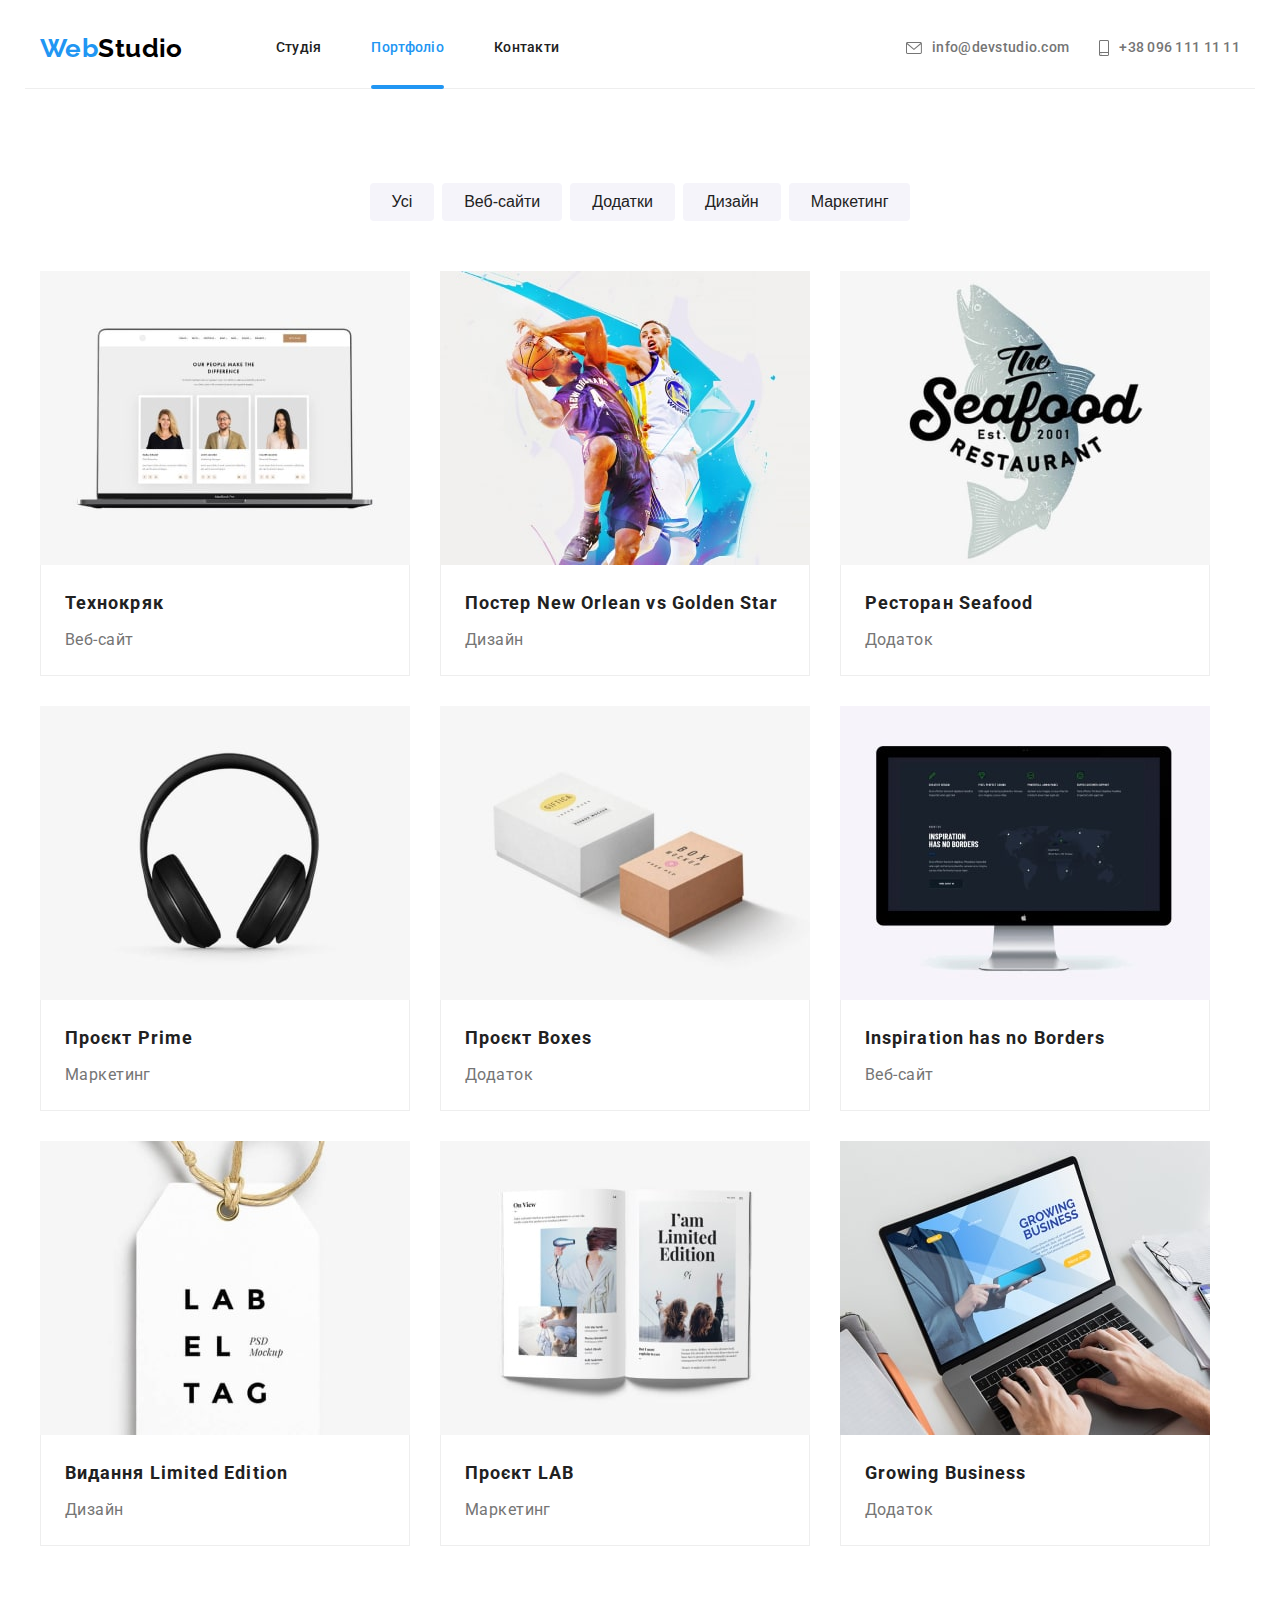
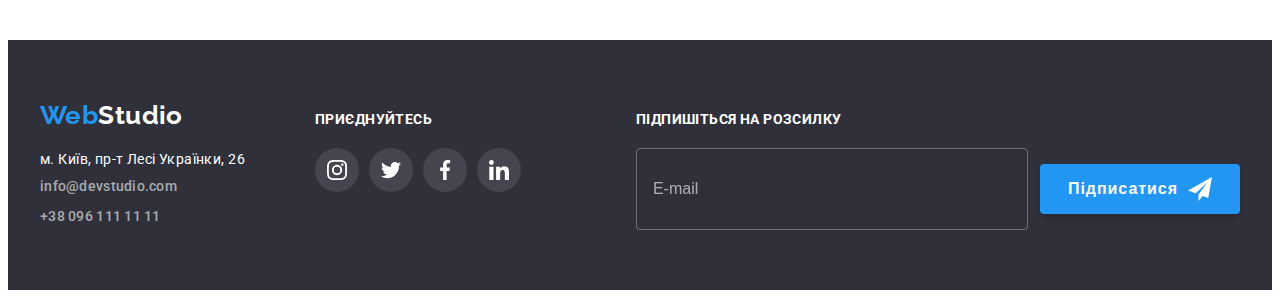
==== portfolio.html @ 9589e771 "Initial commit" ====
<!DOCTYPE html>
<html lang="uk">

<head>
  <meta charset="UTF-8" />
  <meta http-equiv="X-UA-Compatible" content="IE=edge" />
  <meta name="viewport" content="width=device-width, initial-scale=1.0" />

  <title>Портфоліо</title>

  <link rel="preconnect" href="https://fonts.googleapis.com" />
  <link rel="preconnect" href="https://fonts.gstatic.com" crossorigin />
  <link href="https://fonts.googleapis.com/css2?family=Raleway:wght@700&family=Roboto:wght@400;500;700;900&display=swap"
    rel="stylesheet" />

  <link rel="stylesheet" href="https://cdnjs.cloudflare.com/ajax/libs/modern-normalize/1.1.0/modern-normalize.min.css"
    integrity="sha512-wpPYUAdjBVSE4KJnH1VR1HeZfpl1ub8YT/NKx4PuQ5NmX2tKuGu6U/JRp5y+Y8XG2tV+wKQpNHVUX03MfMFn9Q=="
    crossorigin="anonymous" referrerpolicy="no-referrer" />

  <link rel="stylesheet" href="./css/main.min.css">
</head>

<body>
  <header class="header">
    <div class="header-container container">
      <a class="header__logo logo" lang="en" href="./index.html">
        Web<span class="logo__studio-header">Studio</span>
      </a>
      <nav class="nav">
        <ul class="nav__list">
          <li><a class="nav__link" href="./index.html">Студія</a></li>
          <li>
            <a class="nav__link nav__link--current" href="./portfolio.html">Портфоліо</a>
          </li>
          <li><a class="nav__link" href="">Контакти</a></li>
        </ul>
      </nav>
      <ul class="contacts">
        <li>
          <a class="contacts__link" href="mailto:info@devstudio.com">
            <svg class="contacts__icon" width="16" height="12">
              <use href="./images/icons.svg#envelope"></use>
            </svg>
            info@devstudio.com</a>
        </li>
        <li>
          <a class="contacts__link" href="tel:+380961111111">
            <svg class="contacts__icon" width="10" height="16">
              <use href="./images/icons.svg#smartphone"></use>
            </svg>
            +38 096 111 11 11</a>
        </li>
      </ul>
    </div>
  </header>

  <main>
    <section class="section">
      <div class="container">
        <h1 class="visually-hidden">Список робіт</h1>
        <ul class="filters__list">
          <li class="filters__item">
            <button type="button" class="filters__btn">Усі</button>
          </li>
          <li class="filters__item">
            <button type="button" class="filters__btn">Веб-сайти</button>
          </li>
          <li class="filters__item">
            <button type="button" class="filters__btn">Додатки</button>
          </li>
          <li class="filters__item">
            <button type="button" class="filters__btn">Дизайн</button>
          </li>
          <li class="filters__item">
            <button type="button" class="filters__btn">Маркетинг</button>
          </li>
        </ul>

        <ul class="projects__list">
          <li class="projects__item">
            <a class="projects__link" href="">
              <div class="projects__thumb">
                <img src="./images/proj1.jpg" alt="Три людини на екрані ноутбука" width="370" height="294" />
                <div class="projects__overlay">
                  <p class="projects__overlay-text">
                    Ресурс пропонує комплексні пропозиції з різним рівнем
                    функціоналу та сервісів. Все це дозволить відвідувачу
                    отримати вичерпні відомості про компанію чи приватну
                    особу.
                  </p>
                </div>
              </div>
              <div class="projects__description">
                <h2 class="projects__name">Технокряк</h2>
                <p class="projects__category">Веб-сайт</p>
              </div>
            </a>
          </li>
          <li class="projects__item">
            <a class="projects__link" href="">
              <div class="projects__thumb">
                <img src="./images/proj2.jpg" alt="Два баскетболіста" width="370" height="294" />
                <div class="projects__overlay">
                  <p class="projects__overlay-text">
                    Ресурс пропонує комплексні пропозиції з різним рівнем
                    функціоналу та сервісів. Все це дозволить відвідувачу
                    отримати вичерпні відомості про компанію чи приватну
                    особу.
                  </p>
                </div>
              </div>
              <div class="projects__description">
                <h2 class="projects__name">
                  Постер <span lang="en">New Orlean vs Golden Star</span>
                </h2>
                <p class="projects__category">Дизайн</p>
              </div>
            </a>
          </li>
          <li class="projects__item">
            <a class="projects__link" href="">
              <div class="projects__thumb">
                <img src="./images/proj3.jpg" alt="Логотип ресторану морської кухні" width="370" height="294" />
                <div class="projects__overlay">
                  <p class="projects__overlay-text">
                    Ресурс пропонує комплексні пропозиції з різним рівнем
                    функціоналу та сервісів. Все це дозволить відвідувачу
                    отримати вичерпні відомості про компанію чи приватну
                    особу.
                  </p>
                </div>
              </div>
              <div class="projects__description">
                <h2 class="projects__name">
                  Ресторан <span lang="en">Seafood</span>
                </h2>
                <p class="projects__category">Додаток</p>
              </div>
            </a>
          </li>
          <li class="projects__item">
            <a class="projects__link" href="">
              <div class="projects__thumb">
                <img src="./images/proj4.jpg" alt="Навушники" width="370" height="294" />
                <div class="projects__overlay">
                  <p class="projects__overlay-text">
                    Ресурс пропонує комплексні пропозиції з різним рівнем
                    функціоналу та сервісів. Все це дозволить відвідувачу
                    отримати вичерпні відомості про компанію чи приватну
                    особу.
                  </p>
                </div>
              </div>
              <div class="projects__description">
                <h2 class="projects__name">
                  Проєкт <span lang="en">Prime</span>
                </h2>
                <p class="projects__category">Маркетинг</p>
              </div>
            </a>
          </li>
          <li class="projects__item">
            <a class="projects__link" href="">
              <div class="projects__thumb">
                <img src="./images/proj5.jpg" alt="Дві коробки" width="370" height="294" />
                <div class="projects__overlay">
                  <p class="projects__overlay-text">
                    Ресурс пропонує комплексні пропозиції з різним рівнем
                    функціоналу та сервісів. Все це дозволить відвідувачу
                    отримати вичерпні відомості про компанію чи приватну
                    особу.
                  </p>
                </div>
              </div>
              <div class="projects__description">
                <h2 class="projects__name">
                  Проєкт <span lang="en">Boxes</span>
                </h2>
                <p class="projects__category">Додаток</p>
              </div>
            </a>
          </li>
          <li class="projects__item">
            <a class="projects__link" href="">
              <div class="projects__thumb">
                <img src="./images/proj6.jpg" alt="Сайт проекту на моніторі" width="370" height="294" />
                <div class="projects__overlay">
                  <p class="projects__overlay-text">
                    Ресурс пропонує комплексні пропозиції з різним рівнем
                    функціоналу та сервісів. Все це дозволить відвідувачу
                    отримати вичерпні відомості про компанію чи приватну
                    особу.
                  </p>
                </div>
              </div>
              <div class="projects__description">
                <h2 class="projects__name" lang="en">
                  Inspiration has no Borders
                </h2>
                <p class="projects__category">Веб-сайт</p>
              </div>
            </a>
          </li>
          <li class="projects__item">
            <a class="projects__link" href="">
              <div class="projects__thumb">
                <img src="./images/proj7.jpg" alt="Розкладка журналу" width="370" height="294" />
                <div class="projects__overlay">
                  <p class="projects__overlay-text">
                    Ресурс пропонує комплексні пропозиції з різним рівнем
                    функціоналу та сервісів. Все це дозволить відвідувачу
                    отримати вичерпні відомості про компанію чи приватну
                    особу.
                  </p>
                </div>
              </div>
              <div class="projects__description">
                <h2 class="projects__name">
                  Видання <span lang="en">Limited Edition</span>
                </h2>
                <p class="projects__category">Дизайн</p>
              </div>
            </a>
          </li>
          <li class="projects__item">
            <a class="projects__link" href="">
              <div class="projects__thumb">
                <img src="./images/proj8.jpg" alt="Логотип на бірці" width="370" height="294" />
                <div class="projects__overlay">
                  <p class="projects__overlay-text">
                    Ресурс пропонує комплексні пропозиції з різним рівнем
                    функціоналу та сервісів. Все це дозволить відвідувачу
                    отримати вичерпні відомості про компанію чи приватну
                    особу.
                  </p>
                </div>
              </div>
              <div class="projects__description">
                <h2 class="projects__name">
                  Проєкт <span lang="en">LAB</span>
                </h2>
                <p class="projects__category">Маркетинг</p>
              </div>
            </a>
          </li>
          <li class="projects__item">
            <a class="projects__link" href="">
              <div class="projects__thumb">
                <img src="./images/proj9.jpg" alt="Руки та ноутбук" width="370" height="294" />
                <div class="projects__overlay">
                  <p class="projects__overlay-text">
                    Ресурс пропонує комплексні пропозиції з різним рівнем
                    функціоналу та сервісів. Все це дозволить відвідувачу
                    отримати вичерпні відомості про компанію чи приватну
                    особу.
                  </p>
                </div>
              </div>
              <div class="projects__description">
                <h2 class="projects__name" lang="en">Growing Business</h2>
                <p class="projects__category">Додаток</p>
              </div>
            </a>
          </li>
        </ul>
      </div>
    </section>
  </main>

  <footer class="footer">
    <div class="container">
      <div class="footer__contacts">
        <a class="logo" lang="en" href="./index.html">
          Web<span class="logo__studio-footer">Studio</span></a>
        <address class="address">
          <a class="address__link" href="https://goo.gl/maps/7sUeBpfC4185EdPBA" target="_blank"
            rel="noopener noreferrer nofollow">
            м. Київ, пр-т Лесі Українки, 26
          </a>
        </address>
        <ul class="contacts">
          <li class="contacts__item">
            <a class="contacts__link" href="mailto:info@devstudio.com">info@devstudio.com</a>
          </li>
          <li class="contacts__item">
            <a class="contacts__link" href="tel:+380961111111">+38 096 111 11 11</a>
          </li>
        </ul>
      </div>

      <div class="footer__social">
        <p class="footer__title">Приєднуйтесь</p>
        <ul class="socials">
          <li class="socials__item">
            <a class="socials__link" href="https://instagram.com" target="_blank" rel="noopener noreferrer"
              aria-label="Instagram icon">
              <svg class="socials__icon" width="20" height="20">
                <use href="./images/icons.svg#instagram"></use>
              </svg>
            </a>
          </li>
          <li class="socials__item">
            <a class="socials__link" href="https://twitter.com" aria-label="Twitter icon" target="_blank"
              rel="noopener noreferrer">
              <svg class="socials__icon" width="20" height="20">
                <use href="./images/icons.svg#twitter"></use>
              </svg>
            </a>
          </li>
          <li class="socials__item">
            <a class="socials__link" href="https://facebook.com" aria-label="Facebook icon" target="_blank"
              rel="noopener noreferrer">
              <svg class="socials__icon" width="20" height="20">
                <use href="./images/icons.svg#facebook"></use>
              </svg>
            </a>
          </li>
          <li class="socials__item">
            <a class="socials__link" href="https://linkedin.com" aria-label="LinkedIn icon" target="_blank"
              rel="noopener noreferrer">
              <svg class="socials__icon" width="20" height="20">
                <use href="./images/icons.svg#linkedin"></use>
              </svg>
            </a>
          </li>
        </ul>
      </div>

      <div class="footer__subscription">
        <p class="footer__title">Підпишіться на розсилку</p>
        <form class="footer__form">
          <label>
            <input class="footer__input" type="email" name="email" placeholder="E-mail" /></label>
          <button class="btn" type="submit">
            Підписатися
            <svg class="send-icon" width="24" height="24">
              <use href="./images/icons.svg#send"></use>
            </svg>
          </button>
        </form>
      </div>
    </div>
  </footer>
</body>

</html>
---- css/main.min.css ----
:root{--main-font: "Roboto", sans-serif;--secondary-font: "Raleway", sans-serif;--primary-text-color: #757575;--tittle-text-color: #212121;--accent-color: #2196f3;--primary-bg-color: #ffffff;--secondary-bg-color: #f5f4fa;--footer-color: #2f303a;--icon-color: #afb1b8;--trns: 250ms cubic-bezier(0.4, 0, 0.2, 1)}.visually-hidden{position:absolute;white-space:nowrap;width:1px;height:1px;overflow:hidden;border:0;padding:0;clip:rect(0 0 0 0);-webkit-clip-path:inset(50%);clip-path:inset(50%);margin:-1px}.projects__list,.filters__list,.clients__list,.socials,.team__list,.works__list,.features__list,.contacts,.nav__list{list-style:none;padding:0;margin:0}.footer .address__link,.projects__link,.clients__link,.socials__link,.contacts__link,.nav__link{text-decoration:none;color:currentColor}.filters__btn,.btn{text-align:center;border:none;border-radius:4px;cursor:pointer}body{background-color:var(--primary-bg-color);color:var(--primary-text-color);font-family:var(--main-font);font-size:14px;letter-spacing:.03em}h1,h2,h3,p{margin:0}img{display:block;max-width:100%;height:auto}.section{padding-top:94px;padding-bottom:94px}.section__title{margin-bottom:50px;color:var(--tittle-text-color);font-weight:700;font-size:36px;line-height:1.17;text-align:center}.container{padding-left:15px;padding-right:15px;margin-left:auto;margin-right:auto}@media screen and (min-width: 480px){.container{width:480px}}@media screen and (min-width: 768px){.container{width:768px}}@media screen and (min-width: 1200px){.container{width:1200px}}.header .container{display:-webkit-box;display:-ms-flexbox;display:flex;-webkit-box-align:center;-ms-flex-align:center;align-items:center;border-bottom:1px solid #eee}.header .logo{margin-right:93px}.logo{color:var(--accent-color);font-family:var(--secondary-font);font-weight:700;font-size:26px;line-height:1.19;text-decoration:none}.logo__studio-header{color:#000}.logo__studio-footer{color:var(--primary-bg-color)}.nav{margin-right:auto}.nav__list{display:-webkit-box;display:-ms-flexbox;display:flex;gap:50px}.nav__link{position:relative;display:block;padding-top:32px;padding-bottom:32px;color:var(--tittle-text-color);font-weight:500;line-height:1.14;letter-spacing:.02em;-webkit-transition:color var(--trns);transition:color var(--trns)}.nav__link:hover,.nav__link:focus{color:var(--accent-color)}.nav__link--current{color:var(--accent-color)}.nav__link--current::after{content:"";position:absolute;bottom:-1px;left:0;width:100%;height:4px;background-color:var(--accent-color);border-radius:2px}.contacts{display:-webkit-box;display:-ms-flexbox;display:flex;gap:30px}.contacts__link{display:-webkit-box;display:-ms-flexbox;display:flex;-webkit-box-align:center;-ms-flex-align:center;align-items:center;color:var(--primary-text-color);font-weight:500;line-height:1.14;letter-spacing:.02em;-webkit-transition:color var(--trns);transition:color var(--trns)}.contacts__link:hover,.contacts__link:focus{color:var(--accent-color)}.contacts__icon{fill:currentColor;margin-right:10px}.hero{text-align:center;max-width:1600px;margin:0 auto;padding-top:200px;padding-bottom:200px;background-color:rgba(47,48,58,.4);background-image:-webkit-gradient(linear, left top, left bottom, from(rgba(47, 48, 58, 0.4)), to(rgba(47, 48, 58, 0.4))),url(../images/hero.jpg);background-image:linear-gradient(rgba(47, 48, 58, 0.4), rgba(47, 48, 58, 0.4)),url(../images/hero.jpg);background-repeat:no-repeat;background-position:center;background-size:cover}.hero__title{margin:0 auto;margin-bottom:30px;width:696px;color:var(--primary-bg-color);font-weight:900;font-size:44px;line-height:1.36;letter-spacing:.06em;text-transform:uppercase}.hero__btn{padding:10px 32px}.btn{min-width:200px;color:var(--primary-bg-color);background-color:var(--accent-color);font-weight:700;font-size:16px;line-height:1.88;letter-spacing:.06em;-webkit-box-shadow:0px 4px 4px rgba(0,0,0,.15);box-shadow:0px 4px 4px rgba(0,0,0,.15);-webkit-transition:background-color var(--trns);transition:background-color var(--trns)}.btn:hover,.btn:focus{background-color:#188ce8}.features{padding-top:94px;padding-bottom:94px}.features__icon{display:-webkit-box;display:-ms-flexbox;display:flex;-webkit-box-align:center;-ms-flex-align:center;align-items:center;-webkit-box-pack:center;-ms-flex-pack:center;justify-content:center;margin-bottom:30px;width:270px;height:120px;background-color:var(--secondary-bg-color);border-radius:4px}.features__list{display:-webkit-box;display:-ms-flexbox;display:flex}.features__item{width:270px;line-height:1.71}.features__item:not(:last-child){margin-right:30px}.features__title{margin-bottom:10px;color:var(--tittle-text-color);font-weight:700;font-size:14px;line-height:1.14;text-transform:uppercase}.works{padding-top:0;padding-bottom:94px}.works__list{display:-webkit-box;display:-ms-flexbox;display:flex}.works__item{position:relative}.works__item:not(:last-child){margin-right:30px}.works__overlay{position:absolute;bottom:0;left:0;display:-webkit-box;display:-ms-flexbox;display:flex;-webkit-box-align:center;-ms-flex-align:center;align-items:center;-webkit-box-pack:center;-ms-flex-pack:center;justify-content:center;width:100%;height:70px;background:rgba(47,48,58,.8)}.works__overlay-text{font-weight:700;line-height:1.14;text-align:center;text-transform:uppercase;color:var(--primary-bg-color)}.team{padding-top:94px;padding-bottom:94px;background-color:var(--secondary-bg-color)}.team__list{display:-webkit-box;display:-ms-flexbox;display:flex}.team__item:not(:last-child){margin-right:30px}.team__item{background-color:var(--primary-bg-color);border-radius:0px 0px 4px 4px;-webkit-box-shadow:0px 1px 3px rgba(0,0,0,.12),0px 1px 1px rgba(0,0,0,.14),0px 2px 1px rgba(0,0,0,.2);box-shadow:0px 1px 3px rgba(0,0,0,.12),0px 1px 1px rgba(0,0,0,.14),0px 2px 1px rgba(0,0,0,.2)}.team-member{padding-top:30px;padding-bottom:30px}.team-member__name{margin-bottom:10px;color:var(--tittle-text-color);font-weight:500;font-size:16px;line-height:1.19;text-align:center}.team-member__position{margin-bottom:16px;font-size:16px;line-height:1.19;text-align:center}.socials{display:-webkit-box;display:-ms-flexbox;display:flex;-webkit-box-align:center;-ms-flex-align:center;align-items:center;-webkit-box-pack:center;-ms-flex-pack:center;justify-content:center;gap:10px}.socials__item{width:44px;height:44px}.socials__link{display:-webkit-box;display:-ms-flexbox;display:flex;-webkit-box-align:center;-ms-flex-align:center;align-items:center;-webkit-box-pack:center;-ms-flex-pack:center;justify-content:center;width:100%;height:100%;border-radius:50%;color:var(--icon-color);-webkit-transition:color var(--trns),background-color var(--trns);transition:color var(--trns),background-color var(--trns)}.socials__link:hover,.socials__link:focus{color:var(--primary-bg-color);background-color:var(--accent-color)}.socials__icon{fill:currentColor}.clients{padding-top:94px;padding-bottom:94px}.clients__list{display:-webkit-box;display:-ms-flexbox;display:flex;-webkit-box-align:center;-ms-flex-align:center;align-items:center;-webkit-box-pack:center;-ms-flex-pack:center;justify-content:center;gap:30px}.clients__item{width:170px;height:90px}.clients__link{display:-webkit-box;display:-ms-flexbox;display:flex;-webkit-box-align:center;-ms-flex-align:center;align-items:center;-webkit-box-pack:center;-ms-flex-pack:center;justify-content:center;width:100%;height:100%;color:var(--icon-color);border:1px solid var(--icon-color);border-radius:4px;-webkit-transition:color var(--trns),border var(--trns);transition:color var(--trns),border var(--trns)}.clients__link:hover,.clients__link:focus{color:var(--accent-color);border:1px solid var(--accent-color)}.clients__logo{fill:currentColor}.filters__list{display:-webkit-box;display:-ms-flexbox;display:flex;-webkit-box-align:center;-ms-flex-align:center;align-items:center;-webkit-box-pack:center;-ms-flex-pack:center;justify-content:center;margin-bottom:50px}.filters__item:not(:last-child){margin-right:8px}.filters__btn{padding:6px 22px;color:var(--tittle-text-color);background-color:var(--secondary-bg-color);font-weight:500;font-size:16px;line-height:1.62;-webkit-transition:color var(--trns),background-color var(--trns),-webkit-box-shadow var(--trns);transition:color var(--trns),background-color var(--trns),-webkit-box-shadow var(--trns);transition:color var(--trns),background-color var(--trns),box-shadow var(--trns);transition:color var(--trns),background-color var(--trns),box-shadow var(--trns),-webkit-box-shadow var(--trns)}.filters__btn:hover,.filters__btn:focus{color:var(--primary-bg-color);background-color:var(--accent-color);-webkit-box-shadow:0px 3px 1px rgba(0,0,0,.1),0px 1px 2px rgba(0,0,0,.08),0px 2px 2px rgba(0,0,0,.12);box-shadow:0px 3px 1px rgba(0,0,0,.1),0px 1px 2px rgba(0,0,0,.08),0px 2px 2px rgba(0,0,0,.12)}.projects__list{display:-webkit-box;display:-ms-flexbox;display:flex;-ms-flex-wrap:wrap;flex-wrap:wrap;gap:30px}.projects__link{display:block;-webkit-transition:-webkit-box-shadow var(--trns);transition:-webkit-box-shadow var(--trns);transition:box-shadow var(--trns);transition:box-shadow var(--trns), -webkit-box-shadow var(--trns)}.projects__link:hover,.projects__link:focus{-webkit-box-shadow:0px 1px 1px rgba(0,0,0,.12),0px 4px 4px rgba(0,0,0,.06),1px 4px 6px rgba(0,0,0,.16);box-shadow:0px 1px 1px rgba(0,0,0,.12),0px 4px 4px rgba(0,0,0,.06),1px 4px 6px rgba(0,0,0,.16)}.projects__thumb{position:relative;overflow:hidden}.projects__overlay{position:absolute;top:0;left:0;-webkit-transform:translateY(100%);transform:translateY(100%);width:100%;height:100%;padding:63px 24px;background-color:rgba(33,150,243,.9);-webkit-transition:-webkit-transform var(--trns);transition:-webkit-transform var(--trns);transition:transform var(--trns);transition:transform var(--trns), -webkit-transform var(--trns)}.projects__overlay-text{font-size:18px;line-height:1.56;color:var(--primary-bg-color)}.projects__item:hover .projects__overlay{-webkit-transform:translateY(0);transform:translateY(0)}.projects__description{padding:20px 24px;border:1px solid #eee;border-top:none}.projects__name{margin-bottom:4px;color:var(--tittle-text-color);font-weight:700;font-size:18px;line-height:2;letter-spacing:.06em}.projects__category{color:var(--primary-text-color);font-size:16px;line-height:1.88}.footer{padding-top:60px;padding-bottom:60px;background-color:var(--footer-color)}.footer .container{display:-webkit-box;display:-ms-flexbox;display:flex;-webkit-box-align:baseline;-ms-flex-align:baseline;align-items:baseline}.footer .logo{display:block;margin-bottom:20px}.footer__contacts{margin-right:70px}.footer .address{margin-bottom:9px}.footer .address__link{color:var(--primary-bg-color);font-style:normal;-webkit-transition:color var(--trns);transition:color var(--trns)}.footer .address__link:hover,.footer .address__link:focus{color:var(--accent-color)}.footer .contacts{-webkit-box-orient:vertical;-webkit-box-direction:normal;-ms-flex-direction:column;flex-direction:column;gap:9px}.footer .contacts__link{color:rgba(255,255,255,.6);line-height:1.5;-webkit-transition:color var(--trns);transition:color var(--trns)}.footer .contacts__link:hover,.footer .contacts__link:focus{color:var(--accent-color)}.footer__title{margin-bottom:20px;font-weight:700;line-height:1.14;text-transform:uppercase;color:var(--primary-bg-color)}.footer .socials__link{background-color:rgba(255,255,255,.1);color:var(--primary-bg-color);-webkit-transition:background-color var(--trns);transition:background-color var(--trns)}.footer .socials__link:hover,.footer .socials__link:focus{background-color:var(--accent-color)}.footer__subscription{margin-left:auto}.footer__form{display:-webkit-box;display:-ms-flexbox;display:flex;-webkit-box-align:center;-ms-flex-align:center;align-items:center;gap:12px}.footer__form .btn{display:-webkit-box;display:-ms-flexbox;display:flex;-webkit-box-align:center;-ms-flex-align:center;align-items:center;-webkit-box-pack:center;-ms-flex-pack:center;justify-content:center;padding:10px 28px}.footer__input{padding:15px 16px;width:358px;height:50px;border:1px solid rgba(255,255,255,.3);-webkit-filter:drop-shadow(0px 4px 4px rgba(0, 0, 0, 0.15));filter:drop-shadow(0px 4px 4px rgba(0, 0, 0, 0.15));border-radius:4px;background:rgba(0,0,0,0);color:rgba(255,255,255,.6)}.footer__input::-webkit-input-placeholder{font-size:16px;line-height:1.25;color:rgba(255,255,255,.6)}.footer__input::-moz-placeholder{font-size:16px;line-height:1.25;color:rgba(255,255,255,.6)}.footer__input:-ms-input-placeholder{font-size:16px;line-height:1.25;color:rgba(255,255,255,.6)}.footer__input::-ms-input-placeholder{font-size:16px;line-height:1.25;color:rgba(255,255,255,.6)}.footer__input::placeholder{font-size:16px;line-height:1.25;color:rgba(255,255,255,.6)}.footer .send-icon{margin-left:10px}.backdrop{position:fixed;top:0;left:0;width:100%;height:100%;background-color:rgba(0,0,0,.2);-webkit-transition:opacity var(--trns),visibility var(--trns);transition:opacity var(--trns),visibility var(--trns)}.backdrop.is-hidden{opacity:0;visibility:hidden;pointer-events:none}.backdrop.is-hidden .modal{opacity:0;-webkit-transform:translateX(-50%) translateY(-20%);transform:translateX(-50%) translateY(-20%)}.modal{position:absolute;top:50%;left:50%;-webkit-transform:translate(-50%, -50%);transform:translate(-50%, -50%);width:528px;min-height:581px;padding:40px;background-color:var(--primary-bg-color);border-radius:4px;-webkit-box-shadow:0px 1px 3px rgba(0,0,0,.12),0px 1px 1px rgba(0,0,0,.14),0px 2px 1px rgba(0,0,0,.2);box-shadow:0px 1px 3px rgba(0,0,0,.12),0px 1px 1px rgba(0,0,0,.14),0px 2px 1px rgba(0,0,0,.2);-webkit-transition:opacity var(--trns),-webkit-transform var(--trns);transition:opacity var(--trns),-webkit-transform var(--trns);transition:transform var(--trns),opacity var(--trns);transition:transform var(--trns),opacity var(--trns),-webkit-transform var(--trns)}.modal__close{position:absolute;top:8px;right:8px;display:-webkit-box;display:-ms-flexbox;display:flex;-webkit-box-align:center;-ms-flex-align:center;align-items:center;-webkit-box-pack:center;-ms-flex-pack:center;justify-content:center;padding:0;width:30px;height:30px;background-color:rgba(0,0,0,0);border-radius:50%;border:1px solid rgba(0,0,0,.1);cursor:pointer}.modal__close-icon{-webkit-transition:fill var(--trns);transition:fill var(--trns)}.modal__close-icon:hover,.modal__close-icon:focus{fill:var(--accent-color)}.modal__title{display:block;text-align:center;margin-bottom:12px;font-weight:700;font-size:20px;line-height:1.15;color:var(--tittle-text-color)}.modal__field{margin-bottom:20px}.modal__label{display:block;font-size:12px;line-height:1.16;letter-spacing:.01em;margin-bottom:4px}.modal__input{position:relative;margin-bottom:10px}.modal__input-item{width:100%;height:40px;padding-left:42px;border:1px solid rgba(33,33,33,.2);border-radius:4px;outline:1px solid rgba(0,0,0,0);-webkit-transition:border-color var(--trns);transition:border-color var(--trns)}.modal__input-icon{position:absolute;top:11px;left:12px;-webkit-transition:fill var(--trns);transition:fill var(--trns)}.modal__input-comment{width:100%;height:120px;padding:12px 16px;border:1px solid rgba(33,33,33,.2);border-radius:4px;outline:1px solid rgba(0,0,0,0);resize:none;-webkit-transition:border-color var(--trns);transition:border-color var(--trns)}.modal__input-comment::-webkit-input-placeholder{font-size:12px;line-height:1.17;letter-spacing:.01em;color:rgba(117,117,117,.5)}.modal__input-comment::-moz-placeholder{font-size:12px;line-height:1.17;letter-spacing:.01em;color:rgba(117,117,117,.5)}.modal__input-comment:-ms-input-placeholder{font-size:12px;line-height:1.17;letter-spacing:.01em;color:rgba(117,117,117,.5)}.modal__input-comment::-ms-input-placeholder{font-size:12px;line-height:1.17;letter-spacing:.01em;color:rgba(117,117,117,.5)}.modal__input-comment::placeholder{font-size:12px;line-height:1.17;letter-spacing:.01em;color:rgba(117,117,117,.5)}.modal__input-item:focus,.modal__input-comment:focus,.modal__input-item:focus+.modal__input-icon{border-color:var(--accent-color);fill:var(--accent-color)}.checkbox{display:-webkit-box;display:-ms-flexbox;display:flex;-webkit-box-pack:center;-ms-flex-pack:center;justify-content:center;margin-bottom:30px}.checkbox__label{display:-webkit-box;display:-ms-flexbox;display:flex;-webkit-box-align:center;-ms-flex-align:center;align-items:center;gap:7px;line-height:1.71;-webkit-user-select:none;-moz-user-select:none;-ms-user-select:none;user-select:none}.checkbox__icon{display:inline-block;width:16px;height:15px;border-radius:2px;border:2px solid var(--tittle-text-color);-webkit-transition:var(--trns);transition:var(--trns)}.checkbox__link{color:var(--accent-color);text-underline-offset:3px}.modal__checkbox:checked+.checkbox__label .checkbox__icon{border:rgba(0,0,0,0);background-color:var(--accent-color)}.modal__checkbox:focus+.checkbox__label .checkbox__icon{-webkit-transform:scale(1.1);transform:scale(1.1)}.modal__form .btn{display:block;margin:0 auto;padding:10px 52px}/*# sourceMappingURL=main.min.css.map */
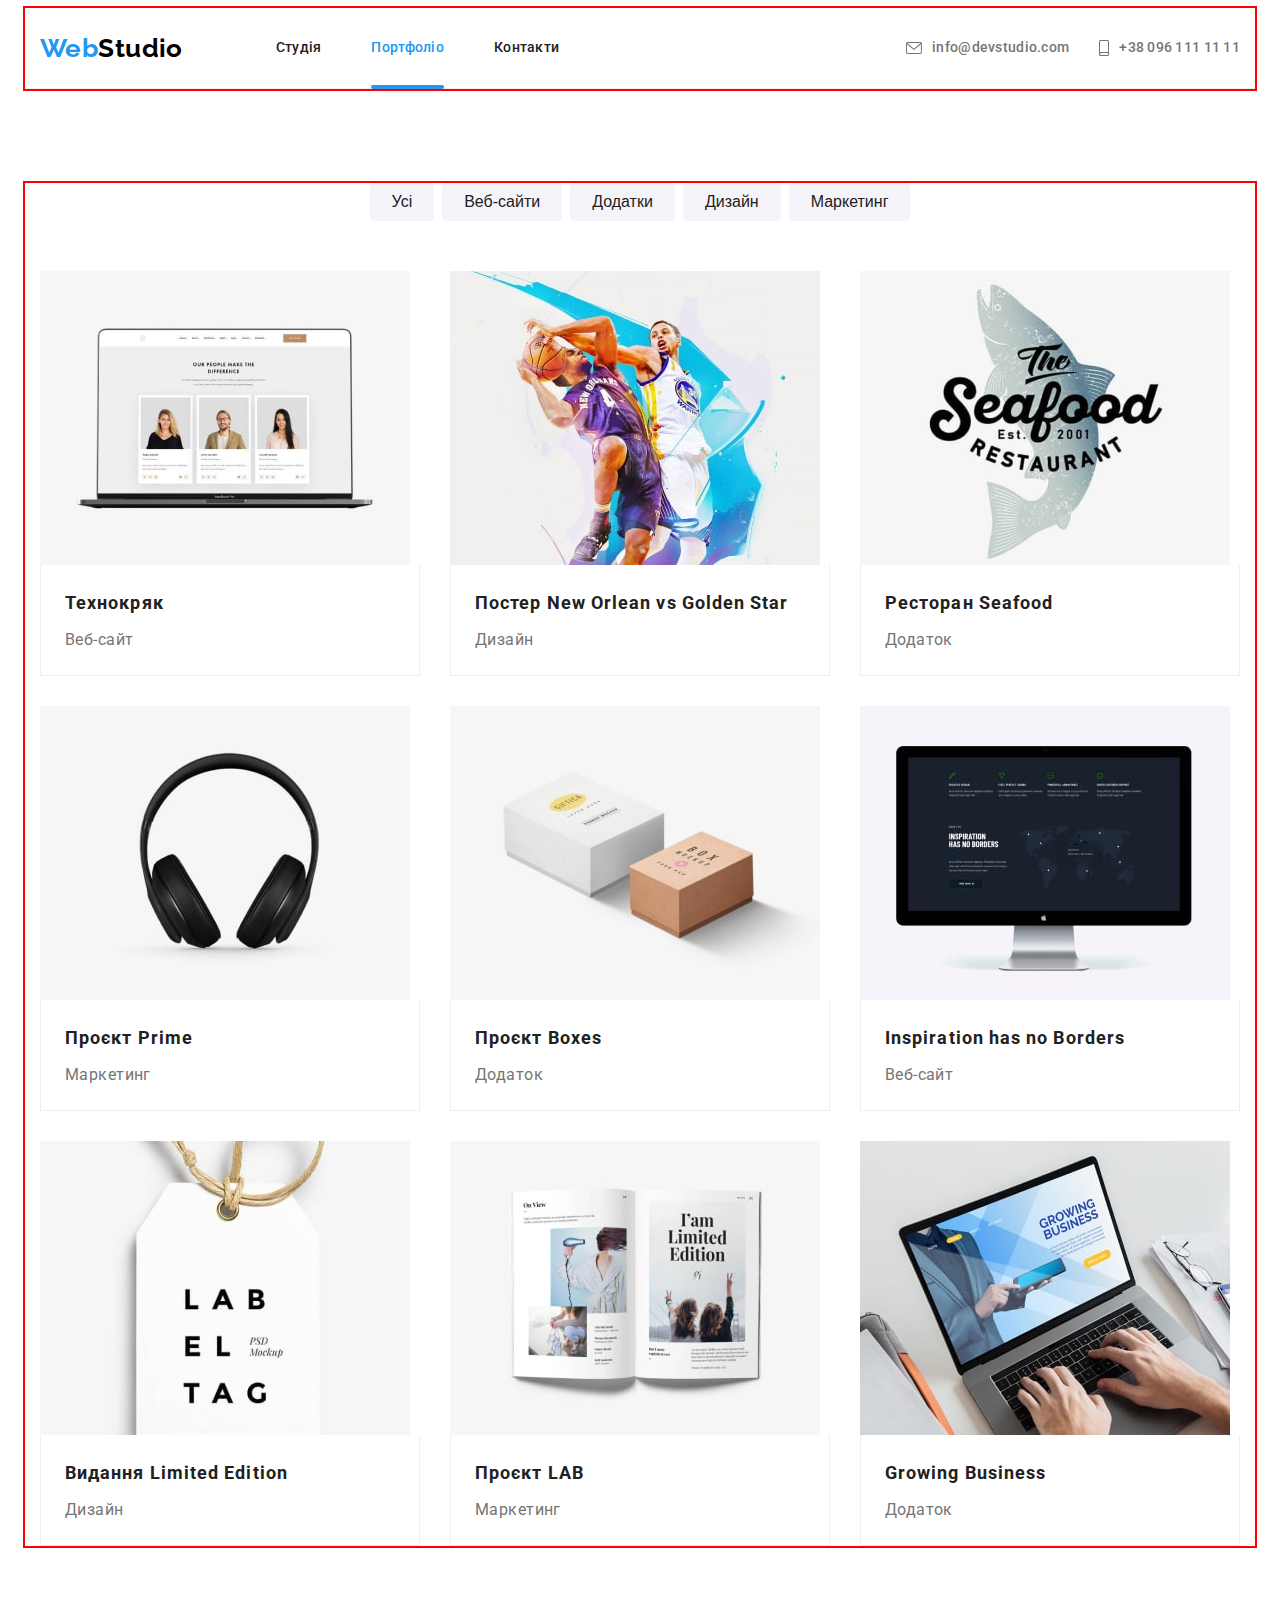
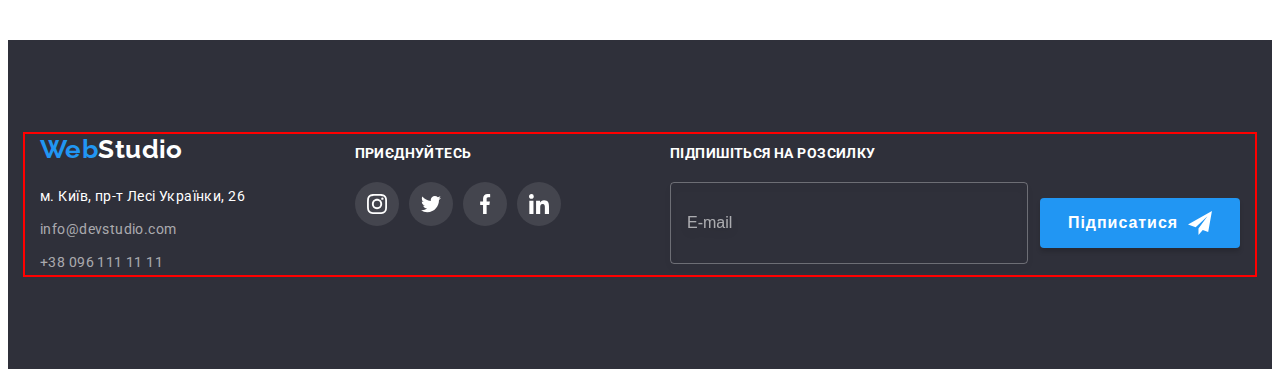
==== commit 4592082d: "hw-08-middle" ====
--- a/portfolio.html
+++ b/portfolio.html
@@ -22,28 +22,26 @@
 
 <body>
   <header class="header">
-    <div class="header-container container">
-      <a class="header__logo logo" lang="en" href="./index.html">
+    <div class="container">
+      <a class="logo" lang="en" href="./index.html">
         Web<span class="logo__studio-header">Studio</span>
       </a>
       <nav class="nav">
         <ul class="nav__list">
           <li><a class="nav__link" href="./index.html">Студія</a></li>
-          <li>
-            <a class="nav__link nav__link--current" href="./portfolio.html">Портфоліо</a>
-          </li>
+          <li><a class="nav__link nav__link--current" href="./portfolio.html">Портфоліо</a></li>
           <li><a class="nav__link" href="">Контакти</a></li>
         </ul>
       </nav>
       <ul class="contacts">
-        <li>
+        <li class="contacts__item">
           <a class="contacts__link" href="mailto:info@devstudio.com">
             <svg class="contacts__icon" width="16" height="12">
               <use href="./images/icons.svg#envelope"></use>
             </svg>
             info@devstudio.com</a>
         </li>
-        <li>
+        <li class="contacts__item">
           <a class="contacts__link" href="tel:+380961111111">
             <svg class="contacts__icon" width="10" height="16">
               <use href="./images/icons.svg#smartphone"></use>
@@ -51,6 +49,11 @@
             +38 096 111 11 11</a>
         </li>
       </ul>
+      <button class="menu-toggle js-open-menu" aria-expanded="false" aria-controls="mobile-menu">
+        <svg width="40" height="40">
+          <use href="./images/icons.svg#menu"></use>
+        </svg>
+      </button>
     </div>
   </header>
 
@@ -272,21 +275,27 @@
       <div class="footer__contacts">
         <a class="logo" lang="en" href="./index.html">
           Web<span class="logo__studio-footer">Studio</span></a>
+
         <address class="address">
-          <a class="address__link" href="https://goo.gl/maps/7sUeBpfC4185EdPBA" target="_blank"
-            rel="noopener noreferrer nofollow">
-            м. Київ, пр-т Лесі Українки, 26
-          </a>
+          <ul class="address__list">
+            <li class="address__item">
+
+              <a class="address__link" href="https://goo.gl/maps/7sUeBpfC4185EdPBA" target="_blank"
+                rel="noopener noreferrer nofollow">
+                м. Київ, пр-т Лесі Українки, 26
+              </a>
+
+            </li>
+            <li class="address__item">
+              <a class="address__link" href="mailto:info@devstudio.com">info@devstudio.com</a>
+            </li>
+            <li class="address__item">
+              <a class="address__link" href="tel:+380961111111">+38 096 111 11 11</a>
+            </li>
+          </ul>
         </address>
-        <ul class="contacts">
-          <li class="contacts__item">
-            <a class="contacts__link" href="mailto:info@devstudio.com">info@devstudio.com</a>
-          </li>
-          <li class="contacts__item">
-            <a class="contacts__link" href="tel:+380961111111">+38 096 111 11 11</a>
-          </li>
-        </ul>
       </div>
+
 
       <div class="footer__social">
         <p class="footer__title">Приєднуйтесь</p>
@@ -329,11 +338,10 @@
       <div class="footer__subscription">
         <p class="footer__title">Підпишіться на розсилку</p>
         <form class="footer__form">
-          <label>
-            <input class="footer__input" type="email" name="email" placeholder="E-mail" /></label>
+          <input class="footer__input" type="email" name="email" placeholder="E-mail" />
           <button class="btn" type="submit">
             Підписатися
-            <svg class="send-icon" width="24" height="24">
+            <svg class="footer__send-icon" width="24" height="24">
               <use href="./images/icons.svg#send"></use>
             </svg>
           </button>
--- a/css/main.min.css
+++ b/css/main.min.css
@@ -1 +1 @@
-:root{--main-font: "Roboto", sans-serif;--secondary-font: "Raleway", sans-serif;--primary-text-color: #757575;--tittle-text-color: #212121;--accent-color: #2196f3;--primary-bg-color: #ffffff;--secondary-bg-color: #f5f4fa;--footer-color: #2f303a;--icon-color: #afb1b8;--trns: 250ms cubic-bezier(0.4, 0, 0.2, 1)}.visually-hidden{position:absolute;white-space:nowrap;width:1px;height:1px;overflow:hidden;border:0;padding:0;clip:rect(0 0 0 0);-webkit-clip-path:inset(50%);clip-path:inset(50%);margin:-1px}.projects__list,.filters__list,.clients__list,.socials,.team__list,.works__list,.features__list,.contacts,.nav__list{list-style:none;padding:0;margin:0}.footer .address__link,.projects__link,.clients__link,.socials__link,.contacts__link,.nav__link{text-decoration:none;color:currentColor}.filters__btn,.btn{text-align:center;border:none;border-radius:4px;cursor:pointer}body{background-color:var(--primary-bg-color);color:var(--primary-text-color);font-family:var(--main-font);font-size:14px;letter-spacing:.03em}h1,h2,h3,p{margin:0}img{display:block;max-width:100%;height:auto}.section{padding-top:94px;padding-bottom:94px}.section__title{margin-bottom:50px;color:var(--tittle-text-color);font-weight:700;font-size:36px;line-height:1.17;text-align:center}.container{padding-left:15px;padding-right:15px;margin-left:auto;margin-right:auto}@media screen and (min-width: 480px){.container{width:480px}}@media screen and (min-width: 768px){.container{width:768px}}@media screen and (min-width: 1200px){.container{width:1200px}}.header .container{display:-webkit-box;display:-ms-flexbox;display:flex;-webkit-box-align:center;-ms-flex-align:center;align-items:center;border-bottom:1px solid #eee}.header .logo{margin-right:93px}.logo{color:var(--accent-color);font-family:var(--secondary-font);font-weight:700;font-size:26px;line-height:1.19;text-decoration:none}.logo__studio-header{color:#000}.logo__studio-footer{color:var(--primary-bg-color)}.nav{margin-right:auto}.nav__list{display:-webkit-box;display:-ms-flexbox;display:flex;gap:50px}.nav__link{position:relative;display:block;padding-top:32px;padding-bottom:32px;color:var(--tittle-text-color);font-weight:500;line-height:1.14;letter-spacing:.02em;-webkit-transition:color var(--trns);transition:color var(--trns)}.nav__link:hover,.nav__link:focus{color:var(--accent-color)}.nav__link--current{color:var(--accent-color)}.nav__link--current::after{content:"";position:absolute;bottom:-1px;left:0;width:100%;height:4px;background-color:var(--accent-color);border-radius:2px}.contacts{display:-webkit-box;display:-ms-flexbox;display:flex;gap:30px}.contacts__link{display:-webkit-box;display:-ms-flexbox;display:flex;-webkit-box-align:center;-ms-flex-align:center;align-items:center;color:var(--primary-text-color);font-weight:500;line-height:1.14;letter-spacing:.02em;-webkit-transition:color var(--trns);transition:color var(--trns)}.contacts__link:hover,.contacts__link:focus{color:var(--accent-color)}.contacts__icon{fill:currentColor;margin-right:10px}.hero{text-align:center;max-width:1600px;margin:0 auto;padding-top:200px;padding-bottom:200px;background-color:rgba(47,48,58,.4);background-image:-webkit-gradient(linear, left top, left bottom, from(rgba(47, 48, 58, 0.4)), to(rgba(47, 48, 58, 0.4))),url(../images/hero.jpg);background-image:linear-gradient(rgba(47, 48, 58, 0.4), rgba(47, 48, 58, 0.4)),url(../images/hero.jpg);background-repeat:no-repeat;background-position:center;background-size:cover}.hero__title{margin:0 auto;margin-bottom:30px;width:696px;color:var(--primary-bg-color);font-weight:900;font-size:44px;line-height:1.36;letter-spacing:.06em;text-transform:uppercase}.hero__btn{padding:10px 32px}.btn{min-width:200px;color:var(--primary-bg-color);background-color:var(--accent-color);font-weight:700;font-size:16px;line-height:1.88;letter-spacing:.06em;-webkit-box-shadow:0px 4px 4px rgba(0,0,0,.15);box-shadow:0px 4px 4px rgba(0,0,0,.15);-webkit-transition:background-color var(--trns);transition:background-color var(--trns)}.btn:hover,.btn:focus{background-color:#188ce8}.features{padding-top:94px;padding-bottom:94px}.features__icon{display:-webkit-box;display:-ms-flexbox;display:flex;-webkit-box-align:center;-ms-flex-align:center;align-items:center;-webkit-box-pack:center;-ms-flex-pack:center;justify-content:center;margin-bottom:30px;width:270px;height:120px;background-color:var(--secondary-bg-color);border-radius:4px}.features__list{display:-webkit-box;display:-ms-flexbox;display:flex}.features__item{width:270px;line-height:1.71}.features__item:not(:last-child){margin-right:30px}.features__title{margin-bottom:10px;color:var(--tittle-text-color);font-weight:700;font-size:14px;line-height:1.14;text-transform:uppercase}.works{padding-top:0;padding-bottom:94px}.works__list{display:-webkit-box;display:-ms-flexbox;display:flex}.works__item{position:relative}.works__item:not(:last-child){margin-right:30px}.works__overlay{position:absolute;bottom:0;left:0;display:-webkit-box;display:-ms-flexbox;display:flex;-webkit-box-align:center;-ms-flex-align:center;align-items:center;-webkit-box-pack:center;-ms-flex-pack:center;justify-content:center;width:100%;height:70px;background:rgba(47,48,58,.8)}.works__overlay-text{font-weight:700;line-height:1.14;text-align:center;text-transform:uppercase;color:var(--primary-bg-color)}.team{padding-top:94px;padding-bottom:94px;background-color:var(--secondary-bg-color)}.team__list{display:-webkit-box;display:-ms-flexbox;display:flex}.team__item:not(:last-child){margin-right:30px}.team__item{background-color:var(--primary-bg-color);border-radius:0px 0px 4px 4px;-webkit-box-shadow:0px 1px 3px rgba(0,0,0,.12),0px 1px 1px rgba(0,0,0,.14),0px 2px 1px rgba(0,0,0,.2);box-shadow:0px 1px 3px rgba(0,0,0,.12),0px 1px 1px rgba(0,0,0,.14),0px 2px 1px rgba(0,0,0,.2)}.team-member{padding-top:30px;padding-bottom:30px}.team-member__name{margin-bottom:10px;color:var(--tittle-text-color);font-weight:500;font-size:16px;line-height:1.19;text-align:center}.team-member__position{margin-bottom:16px;font-size:16px;line-height:1.19;text-align:center}.socials{display:-webkit-box;display:-ms-flexbox;display:flex;-webkit-box-align:center;-ms-flex-align:center;align-items:center;-webkit-box-pack:center;-ms-flex-pack:center;justify-content:center;gap:10px}.socials__item{width:44px;height:44px}.socials__link{display:-webkit-box;display:-ms-flexbox;display:flex;-webkit-box-align:center;-ms-flex-align:center;align-items:center;-webkit-box-pack:center;-ms-flex-pack:center;justify-content:center;width:100%;height:100%;border-radius:50%;color:var(--icon-color);-webkit-transition:color var(--trns),background-color var(--trns);transition:color var(--trns),background-color var(--trns)}.socials__link:hover,.socials__link:focus{color:var(--primary-bg-color);background-color:var(--accent-color)}.socials__icon{fill:currentColor}.clients{padding-top:94px;padding-bottom:94px}.clients__list{display:-webkit-box;display:-ms-flexbox;display:flex;-webkit-box-align:center;-ms-flex-align:center;align-items:center;-webkit-box-pack:center;-ms-flex-pack:center;justify-content:center;gap:30px}.clients__item{width:170px;height:90px}.clients__link{display:-webkit-box;display:-ms-flexbox;display:flex;-webkit-box-align:center;-ms-flex-align:center;align-items:center;-webkit-box-pack:center;-ms-flex-pack:center;justify-content:center;width:100%;height:100%;color:var(--icon-color);border:1px solid var(--icon-color);border-radius:4px;-webkit-transition:color var(--trns),border var(--trns);transition:color var(--trns),border var(--trns)}.clients__link:hover,.clients__link:focus{color:var(--accent-color);border:1px solid var(--accent-color)}.clients__logo{fill:currentColor}.filters__list{display:-webkit-box;display:-ms-flexbox;display:flex;-webkit-box-align:center;-ms-flex-align:center;align-items:center;-webkit-box-pack:center;-ms-flex-pack:center;justify-content:center;margin-bottom:50px}.filters__item:not(:last-child){margin-right:8px}.filters__btn{padding:6px 22px;color:var(--tittle-text-color);background-color:var(--secondary-bg-color);font-weight:500;font-size:16px;line-height:1.62;-webkit-transition:color var(--trns),background-color var(--trns),-webkit-box-shadow var(--trns);transition:color var(--trns),background-color var(--trns),-webkit-box-shadow var(--trns);transition:color var(--trns),background-color var(--trns),box-shadow var(--trns);transition:color var(--trns),background-color var(--trns),box-shadow var(--trns),-webkit-box-shadow var(--trns)}.filters__btn:hover,.filters__btn:focus{color:var(--primary-bg-color);background-color:var(--accent-color);-webkit-box-shadow:0px 3px 1px rgba(0,0,0,.1),0px 1px 2px rgba(0,0,0,.08),0px 2px 2px rgba(0,0,0,.12);box-shadow:0px 3px 1px rgba(0,0,0,.1),0px 1px 2px rgba(0,0,0,.08),0px 2px 2px rgba(0,0,0,.12)}.projects__list{display:-webkit-box;display:-ms-flexbox;display:flex;-ms-flex-wrap:wrap;flex-wrap:wrap;gap:30px}.projects__link{display:block;-webkit-transition:-webkit-box-shadow var(--trns);transition:-webkit-box-shadow var(--trns);transition:box-shadow var(--trns);transition:box-shadow var(--trns), -webkit-box-shadow var(--trns)}.projects__link:hover,.projects__link:focus{-webkit-box-shadow:0px 1px 1px rgba(0,0,0,.12),0px 4px 4px rgba(0,0,0,.06),1px 4px 6px rgba(0,0,0,.16);box-shadow:0px 1px 1px rgba(0,0,0,.12),0px 4px 4px rgba(0,0,0,.06),1px 4px 6px rgba(0,0,0,.16)}.projects__thumb{position:relative;overflow:hidden}.projects__overlay{position:absolute;top:0;left:0;-webkit-transform:translateY(100%);transform:translateY(100%);width:100%;height:100%;padding:63px 24px;background-color:rgba(33,150,243,.9);-webkit-transition:-webkit-transform var(--trns);transition:-webkit-transform var(--trns);transition:transform var(--trns);transition:transform var(--trns), -webkit-transform var(--trns)}.projects__overlay-text{font-size:18px;line-height:1.56;color:var(--primary-bg-color)}.projects__item:hover .projects__overlay{-webkit-transform:translateY(0);transform:translateY(0)}.projects__description{padding:20px 24px;border:1px solid #eee;border-top:none}.projects__name{margin-bottom:4px;color:var(--tittle-text-color);font-weight:700;font-size:18px;line-height:2;letter-spacing:.06em}.projects__category{color:var(--primary-text-color);font-size:16px;line-height:1.88}.footer{padding-top:60px;padding-bottom:60px;background-color:var(--footer-color)}.footer .container{display:-webkit-box;display:-ms-flexbox;display:flex;-webkit-box-align:baseline;-ms-flex-align:baseline;align-items:baseline}.footer .logo{display:block;margin-bottom:20px}.footer__contacts{margin-right:70px}.footer .address{margin-bottom:9px}.footer .address__link{color:var(--primary-bg-color);font-style:normal;-webkit-transition:color var(--trns);transition:color var(--trns)}.footer .address__link:hover,.footer .address__link:focus{color:var(--accent-color)}.footer .contacts{-webkit-box-orient:vertical;-webkit-box-direction:normal;-ms-flex-direction:column;flex-direction:column;gap:9px}.footer .contacts__link{color:rgba(255,255,255,.6);line-height:1.5;-webkit-transition:color var(--trns);transition:color var(--trns)}.footer .contacts__link:hover,.footer .contacts__link:focus{color:var(--accent-color)}.footer__title{margin-bottom:20px;font-weight:700;line-height:1.14;text-transform:uppercase;color:var(--primary-bg-color)}.footer .socials__link{background-color:rgba(255,255,255,.1);color:var(--primary-bg-color);-webkit-transition:background-color var(--trns);transition:background-color var(--trns)}.footer .socials__link:hover,.footer .socials__link:focus{background-color:var(--accent-color)}.footer__subscription{margin-left:auto}.footer__form{display:-webkit-box;display:-ms-flexbox;display:flex;-webkit-box-align:center;-ms-flex-align:center;align-items:center;gap:12px}.footer__form .btn{display:-webkit-box;display:-ms-flexbox;display:flex;-webkit-box-align:center;-ms-flex-align:center;align-items:center;-webkit-box-pack:center;-ms-flex-pack:center;justify-content:center;padding:10px 28px}.footer__input{padding:15px 16px;width:358px;height:50px;border:1px solid rgba(255,255,255,.3);-webkit-filter:drop-shadow(0px 4px 4px rgba(0, 0, 0, 0.15));filter:drop-shadow(0px 4px 4px rgba(0, 0, 0, 0.15));border-radius:4px;background:rgba(0,0,0,0);color:rgba(255,255,255,.6)}.footer__input::-webkit-input-placeholder{font-size:16px;line-height:1.25;color:rgba(255,255,255,.6)}.footer__input::-moz-placeholder{font-size:16px;line-height:1.25;color:rgba(255,255,255,.6)}.footer__input:-ms-input-placeholder{font-size:16px;line-height:1.25;color:rgba(255,255,255,.6)}.footer__input::-ms-input-placeholder{font-size:16px;line-height:1.25;color:rgba(255,255,255,.6)}.footer__input::placeholder{font-size:16px;line-height:1.25;color:rgba(255,255,255,.6)}.footer .send-icon{margin-left:10px}.backdrop{position:fixed;top:0;left:0;width:100%;height:100%;background-color:rgba(0,0,0,.2);-webkit-transition:opacity var(--trns),visibility var(--trns);transition:opacity var(--trns),visibility var(--trns)}.backdrop.is-hidden{opacity:0;visibility:hidden;pointer-events:none}.backdrop.is-hidden .modal{opacity:0;-webkit-transform:translateX(-50%) translateY(-20%);transform:translateX(-50%) translateY(-20%)}.modal{position:absolute;top:50%;left:50%;-webkit-transform:translate(-50%, -50%);transform:translate(-50%, -50%);width:528px;min-height:581px;padding:40px;background-color:var(--primary-bg-color);border-radius:4px;-webkit-box-shadow:0px 1px 3px rgba(0,0,0,.12),0px 1px 1px rgba(0,0,0,.14),0px 2px 1px rgba(0,0,0,.2);box-shadow:0px 1px 3px rgba(0,0,0,.12),0px 1px 1px rgba(0,0,0,.14),0px 2px 1px rgba(0,0,0,.2);-webkit-transition:opacity var(--trns),-webkit-transform var(--trns);transition:opacity var(--trns),-webkit-transform var(--trns);transition:transform var(--trns),opacity var(--trns);transition:transform var(--trns),opacity var(--trns),-webkit-transform var(--trns)}.modal__close{position:absolute;top:8px;right:8px;display:-webkit-box;display:-ms-flexbox;display:flex;-webkit-box-align:center;-ms-flex-align:center;align-items:center;-webkit-box-pack:center;-ms-flex-pack:center;justify-content:center;padding:0;width:30px;height:30px;background-color:rgba(0,0,0,0);border-radius:50%;border:1px solid rgba(0,0,0,.1);cursor:pointer}.modal__close-icon{-webkit-transition:fill var(--trns);transition:fill var(--trns)}.modal__close-icon:hover,.modal__close-icon:focus{fill:var(--accent-color)}.modal__title{display:block;text-align:center;margin-bottom:12px;font-weight:700;font-size:20px;line-height:1.15;color:var(--tittle-text-color)}.modal__field{margin-bottom:20px}.modal__label{display:block;font-size:12px;line-height:1.16;letter-spacing:.01em;margin-bottom:4px}.modal__input{position:relative;margin-bottom:10px}.modal__input-item{width:100%;height:40px;padding-left:42px;border:1px solid rgba(33,33,33,.2);border-radius:4px;outline:1px solid rgba(0,0,0,0);-webkit-transition:border-color var(--trns);transition:border-color var(--trns)}.modal__input-icon{position:absolute;top:11px;left:12px;-webkit-transition:fill var(--trns);transition:fill var(--trns)}.modal__input-comment{width:100%;height:120px;padding:12px 16px;border:1px solid rgba(33,33,33,.2);border-radius:4px;outline:1px solid rgba(0,0,0,0);resize:none;-webkit-transition:border-color var(--trns);transition:border-color var(--trns)}.modal__input-comment::-webkit-input-placeholder{font-size:12px;line-height:1.17;letter-spacing:.01em;color:rgba(117,117,117,.5)}.modal__input-comment::-moz-placeholder{font-size:12px;line-height:1.17;letter-spacing:.01em;color:rgba(117,117,117,.5)}.modal__input-comment:-ms-input-placeholder{font-size:12px;line-height:1.17;letter-spacing:.01em;color:rgba(117,117,117,.5)}.modal__input-comment::-ms-input-placeholder{font-size:12px;line-height:1.17;letter-spacing:.01em;color:rgba(117,117,117,.5)}.modal__input-comment::placeholder{font-size:12px;line-height:1.17;letter-spacing:.01em;color:rgba(117,117,117,.5)}.modal__input-item:focus,.modal__input-comment:focus,.modal__input-item:focus+.modal__input-icon{border-color:var(--accent-color);fill:var(--accent-color)}.checkbox{display:-webkit-box;display:-ms-flexbox;display:flex;-webkit-box-pack:center;-ms-flex-pack:center;justify-content:center;margin-bottom:30px}.checkbox__label{display:-webkit-box;display:-ms-flexbox;display:flex;-webkit-box-align:center;-ms-flex-align:center;align-items:center;gap:7px;line-height:1.71;-webkit-user-select:none;-moz-user-select:none;-ms-user-select:none;user-select:none}.checkbox__icon{display:inline-block;width:16px;height:15px;border-radius:2px;border:2px solid var(--tittle-text-color);-webkit-transition:var(--trns);transition:var(--trns)}.checkbox__link{color:var(--accent-color);text-underline-offset:3px}.modal__checkbox:checked+.checkbox__label .checkbox__icon{border:rgba(0,0,0,0);background-color:var(--accent-color)}.modal__checkbox:focus+.checkbox__label .checkbox__icon{-webkit-transform:scale(1.1);transform:scale(1.1)}.modal__form .btn{display:block;margin:0 auto;padding:10px 52px}/*# sourceMappingURL=main.min.css.map */+:root{--main-font: "Roboto", sans-serif;--secondary-font: "Raleway", sans-serif;--primary-text-color: #757575;--tittle-text-color: #212121;--accent-color: #2196f3;--primary-bg-color: #ffffff;--secondary-bg-color: #f5f4fa;--footer-color: #2f303a;--icon-color: #afb1b8;--trns: 250ms cubic-bezier(0.4, 0, 0.2, 1)}.visually-hidden{position:absolute;white-space:nowrap;width:1px;height:1px;overflow:hidden;border:0;padding:0;clip:rect(0 0 0 0);-webkit-clip-path:inset(50%);clip-path:inset(50%);margin:-1px}.mobile-socials,.mobile-contacts,.mobile-menu,.footer .address__list,.projects__list,.filters__list,.clients__list,.socials,.team__list,.works__list,.features__list,.contacts,.nav__list{list-style:none;padding:0;margin:0}.mobile-socials__link,.mobile-contacts__link,.mobile-menu__link,.footer .address__link,.projects__link,.clients__link,.socials__link,.contacts__link,.nav__link{text-decoration:none;color:currentColor}.footer,.clients,.team,.features{padding-top:60px;padding-bottom:60px}@media screen and (min-width: 1200px){.footer,.clients,.team,.features{padding-top:94px;padding-bottom:94px}}.filters__btn,.btn{text-align:center;border:none;border-radius:4px;cursor:pointer}body{background-color:var(--primary-bg-color);color:var(--primary-text-color);font-family:var(--main-font);font-size:14px;letter-spacing:.03em}h1,h2,h3,p{margin:0}img{display:block;max-width:100%;height:auto}.section{padding-top:60px;padding-bottom:60px}@media screen and (min-width: 1200px){.section{padding-top:94px;padding-bottom:94px}}.section__title{margin-bottom:30px;font-size:28px;line-height:1.18;color:var(--tittle-text-color);text-align:center}@media screen and (min-width: 1200px){.section__title{margin-bottom:50px;font-size:36px;line-height:1.17}}.container{padding-left:15px;padding-right:15px;margin-left:auto;margin-right:auto;outline:solid 2px red}@media screen and (min-width: 480px){.container{width:480px}}@media screen and (min-width: 768px){.container{width:768px}}@media screen and (min-width: 1200px){.container{width:1200px}}.header .container{display:-webkit-box;display:-ms-flexbox;display:flex;-webkit-box-align:center;-ms-flex-align:center;align-items:center;border-bottom:1px solid #eee}@media screen and (max-width: 767px){.header .container{padding:16px 15px}}@media screen and (min-width: 768px){.header .logo{margin-right:87px}}@media screen and (min-width: 1200px){.header .logo{margin-right:93px}}.logo{color:var(--accent-color);font-family:var(--secondary-font);font-weight:700;font-size:24px;line-height:1.17;text-decoration:none}.logo__studio-header{color:#000}.logo__studio-footer{color:var(--primary-bg-color)}@media screen and (min-width: 1200px){.logo{font-size:26px;line-height:1.19}}.nav{margin-right:auto}@media screen and (max-width: 767px){.nav{display:none}}.nav__list{display:-webkit-box;display:-ms-flexbox;display:flex;gap:50px}.nav__link{position:relative;display:block;padding-top:32px;padding-bottom:32px;color:var(--tittle-text-color);font-weight:500;line-height:1.14;letter-spacing:.02em;-webkit-transition:color var(--trns);transition:color var(--trns)}.nav__link:hover,.nav__link:focus{color:var(--accent-color)}.nav__link--current{color:var(--accent-color)}.nav__link--current::after{content:"";position:absolute;bottom:-1px;left:0;width:100%;height:4px;background-color:var(--accent-color);border-radius:2px}.contacts{display:-webkit-box;display:-ms-flexbox;display:flex}@media screen and (max-width: 767px){.contacts{display:none}}@media screen and (min-width: 768px){.contacts{-webkit-box-orient:vertical;-webkit-box-direction:normal;-ms-flex-direction:column;flex-direction:column;gap:10px}}@media screen and (min-width: 1200px){.contacts{-webkit-box-orient:horizontal;-webkit-box-direction:normal;-ms-flex-direction:row;flex-direction:row;gap:30px}}.contacts__link{display:-webkit-box;display:-ms-flexbox;display:flex;-webkit-box-align:center;-ms-flex-align:center;align-items:center;color:var(--primary-text-color);font-weight:500;line-height:1.14;letter-spacing:.02em;-webkit-transition:color var(--trns);transition:color var(--trns)}.contacts__link:hover,.contacts__link:focus{color:var(--accent-color)}.contacts__icon{fill:currentColor;margin-right:10px}.hero{padding-top:118px;padding-bottom:118px;text-align:center;background-color:rgba(47,48,58,.4);background-repeat:no-repeat;background-position:center;background-size:cover}@media screen and (min-width: 1200px){.hero{padding-top:200px;padding-bottom:200px}}.hero__title{margin:0 auto;margin-bottom:30px;max-width:360px;font-weight:900;font-size:26px;line-height:1.62;letter-spacing:.06em;text-transform:uppercase;color:var(--primary-bg-color)}@media screen and (min-width: 1200px){.hero__title{max-width:696px;font-size:44px;line-height:1.36}}@media screen and (min-width: 1200px){.hero .btn{padding:10px 32px}}.btn{min-width:200px;padding:10px;font-weight:700;font-size:16px;line-height:1.88;letter-spacing:.06em;color:var(--primary-bg-color);background-color:var(--accent-color);-webkit-box-shadow:0px 4px 4px rgba(0,0,0,.15);box-shadow:0px 4px 4px rgba(0,0,0,.15);-webkit-transition:background-color var(--trns);transition:background-color var(--trns)}.btn:hover,.btn:focus{background-color:#188ce8}.features__icon{display:-webkit-box;display:-ms-flexbox;display:flex;-webkit-box-align:center;-ms-flex-align:center;align-items:center;-webkit-box-pack:center;-ms-flex-pack:center;justify-content:center;margin-bottom:30px;height:120px;background-color:var(--secondary-bg-color);border-radius:4px}@media screen and (min-width: 768px){.features__list{display:-webkit-box;display:-ms-flexbox;display:flex;-ms-flex-wrap:wrap;flex-wrap:wrap;gap:30px}}.features__item{line-height:1.71}@media screen and (max-width: 767px){.features__item:not(:last-child){margin-bottom:30px}}@media screen and (min-width: 768px){.features__item{-ms-flex-preferred-size:calc((100% - 30px)/2);flex-basis:calc((100% - 30px)/2)}}@media screen and (min-width: 1200px){.features__item{-ms-flex-preferred-size:calc((100% - 90px)/4);flex-basis:calc((100% - 90px)/4)}}.features__title{margin-bottom:10px;color:var(--tittle-text-color);line-height:1.14;text-transform:uppercase}@media screen and (max-width: 767px){.features__title{text-align:center}}.works{padding-top:0;padding-bottom:94px}@media screen and (max-width: 1199px){.works{display:none}}.works__list{display:-webkit-box;display:-ms-flexbox;display:flex;gap:30px}.works__item{position:relative}.works__overlay{position:absolute;bottom:0;left:0;display:-webkit-box;display:-ms-flexbox;display:flex;-webkit-box-align:center;-ms-flex-align:center;align-items:center;-webkit-box-pack:center;-ms-flex-pack:center;justify-content:center;width:100%;height:70px;background:rgba(47,48,58,.8)}.works__overlay-text{font-weight:700;line-height:1.14;text-align:center;text-transform:uppercase;color:var(--primary-bg-color)}.team{background-color:var(--secondary-bg-color)}@media screen and (min-width: 768px){.team__list{display:-webkit-box;display:-ms-flexbox;display:flex;-ms-flex-wrap:wrap;flex-wrap:wrap;gap:30px}}@media screen and (max-width: 767px){.team__item:not(:last-child){margin-bottom:30px}}.team__item{background-color:var(--primary-bg-color);border-radius:0px 0px 4px 4px;-webkit-box-shadow:0px 1px 3px rgba(0,0,0,.12),0px 1px 1px rgba(0,0,0,.14),0px 2px 1px rgba(0,0,0,.2);box-shadow:0px 1px 3px rgba(0,0,0,.12),0px 1px 1px rgba(0,0,0,.14),0px 2px 1px rgba(0,0,0,.2)}@media screen and (min-width: 768px){.team__item{-ms-flex-preferred-size:calc((100% - 30px)/2);flex-basis:calc((100% - 30px)/2)}}@media screen and (min-width: 1200px){.team__item{-ms-flex-preferred-size:calc((100% - 90px)/4);flex-basis:calc((100% - 90px)/4)}}.team-member{padding-top:30px;padding-bottom:30px}.team-member__name{margin-bottom:10px;color:var(--tittle-text-color);font-weight:500;font-size:16px;line-height:1.19;text-align:center}.team-member__position{margin-bottom:16px;font-size:16px;line-height:1.19;text-align:center}.socials{display:-webkit-box;display:-ms-flexbox;display:flex;-webkit-box-align:center;-ms-flex-align:center;align-items:center;-webkit-box-pack:center;-ms-flex-pack:center;justify-content:center;gap:10px}.socials__item{width:44px;height:44px}.socials__link{display:-webkit-box;display:-ms-flexbox;display:flex;-webkit-box-align:center;-ms-flex-align:center;align-items:center;-webkit-box-pack:center;-ms-flex-pack:center;justify-content:center;width:100%;height:100%;border-radius:50%;color:var(--icon-color);-webkit-transition:color var(--trns),background-color var(--trns);transition:color var(--trns),background-color var(--trns)}.socials__link:hover,.socials__link:focus{color:var(--primary-bg-color);background-color:var(--accent-color)}.socials__icon{fill:currentColor}.clients__list{display:-webkit-box;display:-ms-flexbox;display:flex;-webkit-box-align:center;-ms-flex-align:center;align-items:center;-webkit-box-pack:center;-ms-flex-pack:center;justify-content:center;-ms-flex-wrap:wrap;flex-wrap:wrap;gap:30px}.clients__item{-ms-flex-preferred-size:calc((100% - 30px)/2);flex-basis:calc((100% - 30px)/2);height:92px}@media screen and (min-width: 768px){.clients__item{-ms-flex-preferred-size:calc((100% - 60px)/3);flex-basis:calc((100% - 60px)/3)}}@media screen and (min-width: 1200px){.clients__item{-ms-flex-preferred-size:calc((100% - 150px)/6);flex-basis:calc((100% - 150px)/6)}}.clients__link{display:-webkit-box;display:-ms-flexbox;display:flex;-webkit-box-align:center;-ms-flex-align:center;align-items:center;-webkit-box-pack:center;-ms-flex-pack:center;justify-content:center;width:100%;height:100%;color:var(--icon-color);border:1px solid var(--icon-color);border-radius:4px;-webkit-transition:color var(--trns),border var(--trns);transition:color var(--trns),border var(--trns)}.clients__link:hover,.clients__link:focus{color:var(--accent-color);border:1px solid var(--accent-color)}.clients__logo{fill:currentColor}.filters__list{margin-bottom:40px;display:-webkit-box;display:-ms-flexbox;display:flex;-ms-flex-wrap:wrap;flex-wrap:wrap;gap:8px}@media screen and (min-width: 768px){.filters__list{-webkit-box-pack:center;-ms-flex-pack:center;justify-content:center;margin-bottom:30px}}@media screen and (min-width: 1200px){.filters__list{margin-bottom:50px}}.filters__btn{padding:6px 22px;color:var(--tittle-text-color);background-color:var(--secondary-bg-color);font-weight:500;font-size:16px;line-height:1.62;-webkit-transition:color var(--trns),background-color var(--trns),-webkit-box-shadow var(--trns);transition:color var(--trns),background-color var(--trns),-webkit-box-shadow var(--trns);transition:color var(--trns),background-color var(--trns),box-shadow var(--trns);transition:color var(--trns),background-color var(--trns),box-shadow var(--trns),-webkit-box-shadow var(--trns)}.filters__btn:hover,.filters__btn:focus{color:var(--primary-bg-color);background-color:var(--accent-color);-webkit-box-shadow:0px 3px 1px rgba(0,0,0,.1),0px 1px 2px rgba(0,0,0,.08),0px 2px 2px rgba(0,0,0,.12);box-shadow:0px 3px 1px rgba(0,0,0,.1),0px 1px 2px rgba(0,0,0,.08),0px 2px 2px rgba(0,0,0,.12)}@media screen and (min-width: 768px){.projects__list{display:-webkit-box;display:-ms-flexbox;display:flex;-ms-flex-wrap:wrap;flex-wrap:wrap;gap:30px}}.projects__item{-webkit-transition:-webkit-box-shadow var(--trns);transition:-webkit-box-shadow var(--trns);transition:box-shadow var(--trns);transition:box-shadow var(--trns), -webkit-box-shadow var(--trns)}.projects__item:hover,.projects__item:focus{-webkit-box-shadow:0px 1px 1px rgba(0,0,0,.12),0px 4px 4px rgba(0,0,0,.06),1px 4px 6px rgba(0,0,0,.16);box-shadow:0px 1px 1px rgba(0,0,0,.12),0px 4px 4px rgba(0,0,0,.06),1px 4px 6px rgba(0,0,0,.16)}@media screen and (max-width: 767px){.projects__item:not(:last-child){margin-bottom:30px}}@media screen and (min-width: 768px){.projects__item{-ms-flex-preferred-size:calc((100% - 30px)/2);flex-basis:calc((100% - 30px)/2)}}@media screen and (min-width: 1200px){.projects__item{-ms-flex-preferred-size:calc((100% - 60px)/3);flex-basis:calc((100% - 60px)/3)}}.projects__thumb{position:relative;overflow:hidden}.projects__overlay{position:absolute;top:0;left:0;-webkit-transform:translateY(100%);transform:translateY(100%);width:100%;height:100%;padding:63px 24px;background-color:rgba(33,150,243,.9);-webkit-transition:-webkit-transform var(--trns);transition:-webkit-transform var(--trns);transition:transform var(--trns);transition:transform var(--trns), -webkit-transform var(--trns)}.projects__overlay-text{font-size:18px;line-height:1.56;color:var(--primary-bg-color)}.projects__item:hover .projects__overlay{-webkit-transform:translateY(0);transform:translateY(0)}.projects__description{padding:20px 24px;border:1px solid #eee;border-top:none}.projects__name{margin-bottom:4px;color:var(--tittle-text-color);font-weight:700;font-size:18px;line-height:2;letter-spacing:.06em}.projects__category{color:var(--primary-text-color);font-size:16px;line-height:1.88}.footer{background-color:var(--footer-color)}@media screen and (max-width: 1199px){.footer .container{text-align:center}}@media screen and (min-width: 768px){.footer .container{display:-webkit-box;display:-ms-flexbox;display:flex;-ms-flex-wrap:wrap;flex-wrap:wrap;-ms-flex-pack:distribute;justify-content:space-around;-webkit-box-align:baseline;-ms-flex-align:baseline;align-items:baseline}}@media screen and (min-width: 1200px){.footer .container{display:-webkit-box;display:-ms-flexbox;display:flex;-webkit-box-pack:justify;-ms-flex-pack:justify;justify-content:space-between}}.footer .logo{display:inline-block;margin-bottom:20px}@media screen and (max-width: 1199px){.footer__contacts{margin-bottom:60px}}.footer .address__list{font-style:normal}.footer .address__item{color:rgba(255,255,255,.6);line-height:1.71}.footer .address__item:first-child{color:var(--primary-bg-color)}.footer .address__item:not(:last-child){margin-bottom:9px}.footer .address__link{-webkit-transition:color var(--trns);transition:color var(--trns)}.footer .address__link:hover,.footer .address__link:focus{color:var(--accent-color)}.footer__title{margin-bottom:20px;font-weight:700;line-height:1.14;text-transform:uppercase;color:var(--primary-bg-color)}@media screen and (max-width: 1199px){.footer .socials{margin-bottom:60px}}.footer .socials__link{background-color:rgba(255,255,255,.1);color:var(--primary-bg-color);-webkit-transition:background-color var(--trns);transition:background-color var(--trns)}.footer .socials__link:hover,.footer .socials__link:focus{background-color:var(--accent-color)}@media screen and (min-width: 768px){.footer__form{width:450px}}@media screen and (min-width: 1200px){.footer__form{display:-webkit-box;display:-ms-flexbox;display:flex;-webkit-box-align:center;-ms-flex-align:center;align-items:center;gap:12px;width:570px}}.footer__form .btn{display:-webkit-box;display:-ms-flexbox;display:flex;-webkit-box-align:center;-ms-flex-align:center;align-items:center;-webkit-box-pack:center;-ms-flex-pack:center;justify-content:center;padding:10px 28px}@media screen and (max-width: 1199px){.footer__form .btn{margin:0 auto}}.footer__input{padding:15px 16px;width:100%;height:50px;color:rgba(255,255,255,.6);border:1px solid rgba(255,255,255,.3);-webkit-filter:drop-shadow(0px 4px 4px rgba(0, 0, 0, 0.15));filter:drop-shadow(0px 4px 4px rgba(0, 0, 0, 0.15));border-radius:4px;background:rgba(0,0,0,0)}.footer__input::-webkit-input-placeholder{font-size:16px;line-height:1.25;color:rgba(255,255,255,.6)}.footer__input::-moz-placeholder{font-size:16px;line-height:1.25;color:rgba(255,255,255,.6)}.footer__input:-ms-input-placeholder{font-size:16px;line-height:1.25;color:rgba(255,255,255,.6)}.footer__input::-ms-input-placeholder{font-size:16px;line-height:1.25;color:rgba(255,255,255,.6)}.footer__input::placeholder{font-size:16px;line-height:1.25;color:rgba(255,255,255,.6)}@media screen and (max-width: 1199px){.footer__input{margin-bottom:20px}}.footer__send-icon{margin-left:10px}.backdrop{position:fixed;top:0;left:0;width:100%;height:100%;background-color:rgba(0,0,0,.2);-webkit-transition:opacity var(--trns),visibility var(--trns);transition:opacity var(--trns),visibility var(--trns)}.backdrop.is-hidden{opacity:0;visibility:hidden;pointer-events:none}.backdrop.is-hidden .modal{-webkit-transform:translateX(-50%) translateY(-20%);transform:translateX(-50%) translateY(-20%)}.modal{position:absolute;top:50%;left:50%;-webkit-transform:translate(-50%, -50%);transform:translate(-50%, -50%);width:450px;min-height:609px;padding:40px;background-color:var(--primary-bg-color);border-radius:4px;-webkit-box-shadow:0px 1px 3px rgba(0,0,0,.12),0px 1px 1px rgba(0,0,0,.14),0px 2px 1px rgba(0,0,0,.2);box-shadow:0px 1px 3px rgba(0,0,0,.12),0px 1px 1px rgba(0,0,0,.14),0px 2px 1px rgba(0,0,0,.2);-webkit-transition:opacity var(--trns),-webkit-transform var(--trns);transition:opacity var(--trns),-webkit-transform var(--trns);transition:transform var(--trns),opacity var(--trns);transition:transform var(--trns),opacity var(--trns),-webkit-transform var(--trns)}.modal__close{position:absolute;top:8px;right:8px;display:-webkit-box;display:-ms-flexbox;display:flex;-webkit-box-align:center;-ms-flex-align:center;align-items:center;-webkit-box-pack:center;-ms-flex-pack:center;justify-content:center;padding:0;width:30px;height:30px;background-color:rgba(0,0,0,0);border-radius:50%;border:1px solid rgba(0,0,0,.1);cursor:pointer}.modal__close-icon{-webkit-transition:fill var(--trns);transition:fill var(--trns)}.modal__close-icon:hover,.modal__close-icon:focus{fill:var(--accent-color)}.modal__title{display:block;text-align:center;margin-bottom:12px;font-weight:700;font-size:20px;line-height:1.5;color:var(--tittle-text-color)}@media screen and (min-width: 1200px){.modal__title{line-height:1.15}}.modal__field{margin-bottom:20px}.modal__label{display:block;font-size:12px;line-height:1.17;letter-spacing:.01em;margin-bottom:4px}.modal__input{position:relative;margin-bottom:10px}.modal__input-item{width:100%;height:40px;padding-left:42px;border:1px solid rgba(33,33,33,.2);border-radius:4px;outline:1px solid rgba(0,0,0,0);-webkit-transition:border-color var(--trns);transition:border-color var(--trns)}.modal__input-icon{position:absolute;top:11px;left:12px;-webkit-transition:fill var(--trns);transition:fill var(--trns)}.modal__input-comment{width:100%;height:120px;padding:12px 16px;border:1px solid rgba(33,33,33,.2);border-radius:4px;outline:1px solid rgba(0,0,0,0);resize:none;-webkit-transition:border-color var(--trns);transition:border-color var(--trns)}.modal__input-comment::-webkit-input-placeholder{line-height:1.17;letter-spacing:.01em;color:rgba(117,117,117,.5)}.modal__input-comment::-moz-placeholder{line-height:1.17;letter-spacing:.01em;color:rgba(117,117,117,.5)}.modal__input-comment:-ms-input-placeholder{line-height:1.17;letter-spacing:.01em;color:rgba(117,117,117,.5)}.modal__input-comment::-ms-input-placeholder{line-height:1.17;letter-spacing:.01em;color:rgba(117,117,117,.5)}.modal__input-comment::placeholder{line-height:1.17;letter-spacing:.01em;color:rgba(117,117,117,.5)}.modal__input-item:focus,.modal__input-comment:focus,.modal__input-item:focus+.modal__input-icon{border-color:var(--accent-color);fill:var(--accent-color)}@media screen and (min-width: 1200px){.modal{min-width:528px;min-height:581px}}.checkbox{display:-webkit-box;display:-ms-flexbox;display:flex;-webkit-box-pack:center;-ms-flex-pack:center;justify-content:center;margin-bottom:30px}.checkbox__label{display:-webkit-box;display:-ms-flexbox;display:flex;-webkit-box-align:center;-ms-flex-align:center;align-items:center;gap:7px;font-size:12px;line-height:1.71;-webkit-user-select:none;-moz-user-select:none;-ms-user-select:none;user-select:none}@media screen and (min-width: 1200px){.checkbox__label{font-size:14px}}.checkbox__icon{display:inline-block;width:16px;height:15px;border-radius:2px;border:2px solid var(--tittle-text-color);-webkit-transition:var(--trns);transition:var(--trns)}.checkbox__link{color:var(--accent-color);text-underline-offset:3px}.modal__checkbox:checked+.checkbox__label .checkbox__icon{border:rgba(0,0,0,0);background-color:var(--accent-color)}.modal__checkbox:focus+.checkbox__label .checkbox__icon{-webkit-transform:scale(1.1);transform:scale(1.1)}.modal__form .btn{display:block;margin:0 auto;padding:10px 52px}.menu-container{position:fixed;top:0;left:0;display:-webkit-box;display:-ms-flexbox;display:flex;-webkit-box-orient:vertical;-webkit-box-direction:normal;-ms-flex-direction:column;flex-direction:column;width:100vw;height:100vh;padding:48px 40px;background-color:var(--primary-bg-color);z-index:999;-webkit-transform:translateX(100%);transform:translateX(100%);-webkit-transition:-webkit-transform 250ms ease-in-out;transition:-webkit-transform 250ms ease-in-out;transition:transform 250ms ease-in-out;transition:transform 250ms ease-in-out, -webkit-transform 250ms ease-in-out}.menu-container.is-open{-webkit-transform:translateX(0);transform:translateX(0)}.menu-container .menu-toggle{position:absolute;top:10px;right:15px;color:var(--tittle-text-color)}.menu-toggle{min-height:40px;min-width:40px;display:-webkit-box;display:-ms-flexbox;display:flex;-webkit-box-align:center;-ms-flex-align:center;align-items:center;-webkit-box-pack:center;-ms-flex-pack:center;justify-content:center;margin-left:auto;padding:0;background-color:rgba(0,0,0,0);cursor:pointer;border:none;border-radius:50%;outline:none}.menu-toggle:hover,.menu-toggle:focus{fill:var(--accent-color)}@media(min-width: 768px){.menu-toggle{display:none}}.mobile-menu{margin-bottom:auto}.mobile-menu__item:not(:last-child){margin-bottom:32px}.mobile-menu__link{font-weight:500;font-size:40px;line-height:1.17;letter-spacing:.02em;color:var(--tittle-text-color)}.mobile-menu__link--current{color:var(--accent-color)}.mobile-contacts{margin-bottom:64px}.mobile-contacts__item:not(:last-child){margin-bottom:32px}.mobile-contacts__link{font-weight:500;letter-spacing:.02em}.mobile-contacts__link.tel{font-size:34px;line-height:1.18;color:var(--accent-color)}.mobile-contacts__link.email{font-size:24px;line-height:1.17;color:var(--primary-text-color)}.mobile-socials{display:-webkit-box;display:-ms-flexbox;display:flex;gap:10px}.mobile-socials__item:not(:last-child){padding-right:10px}.mobile-socials__item:not(:last-child){border-right:1px solid rgba(33,33,33,.2)}.mobile-socials__link{font-weight:500;font-size:18px;line-height:1.22;letter-spacing:.02em;color:var(--accent-color)}/*# sourceMappingURL=main.min.css.map */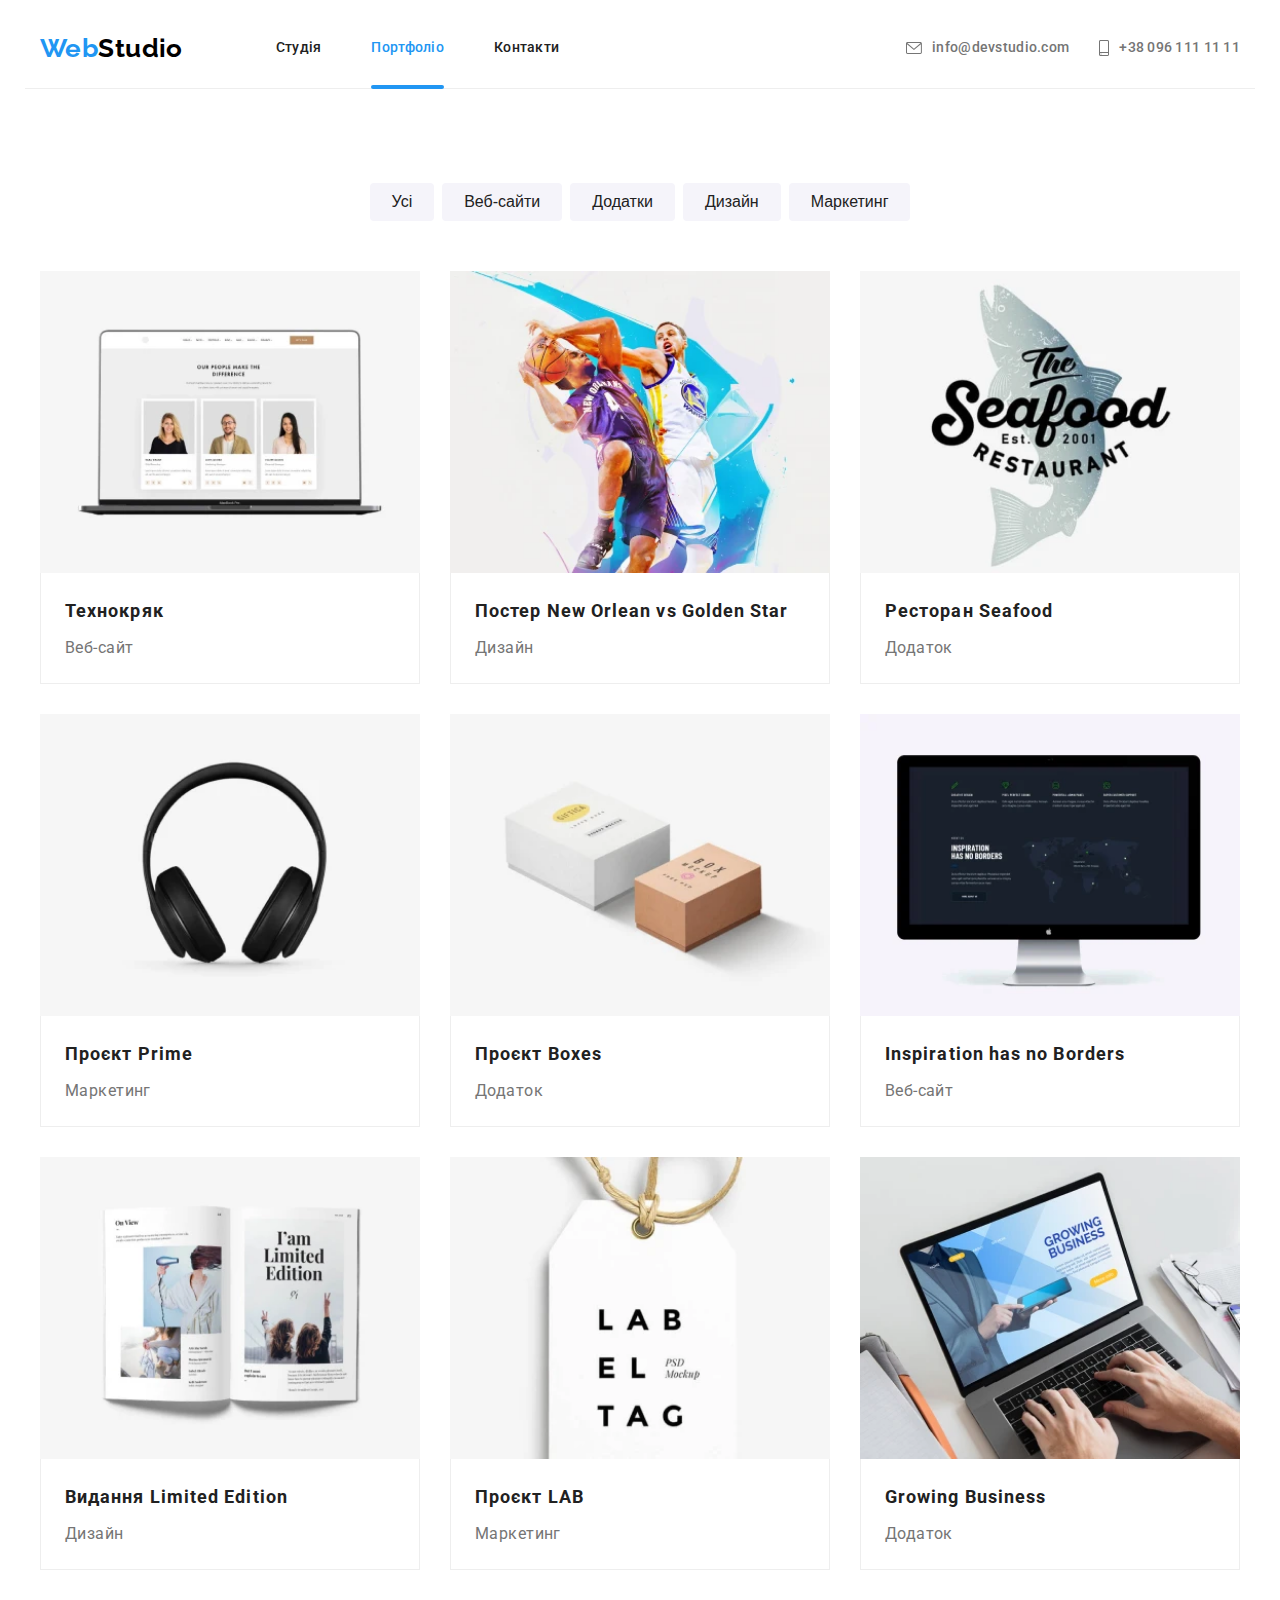
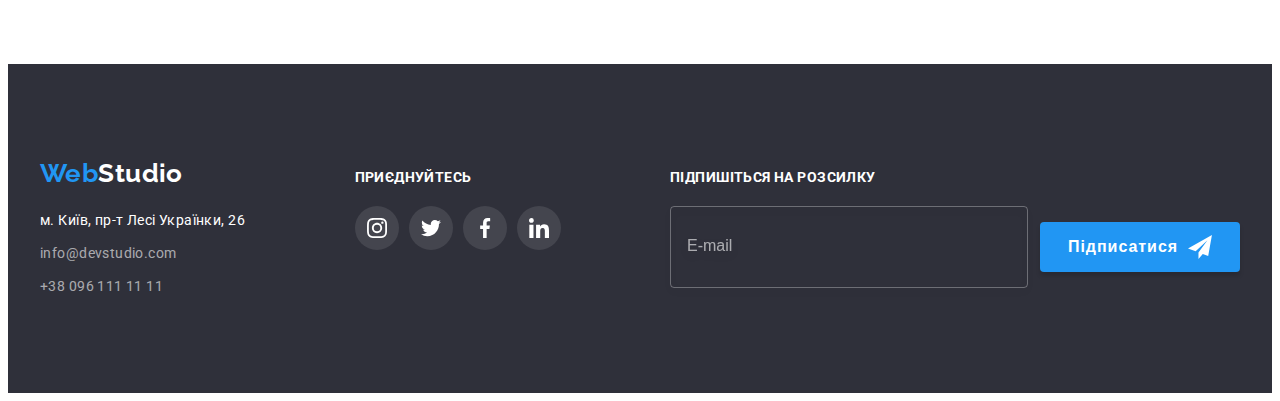
==== commit be0370d3: "hw-08-finish" ====
--- a/portfolio.html
+++ b/portfolio.html
@@ -1,354 +1,955 @@
 <!DOCTYPE html>
 <html lang="uk">
-
-<head>
-  <meta charset="UTF-8" />
-  <meta http-equiv="X-UA-Compatible" content="IE=edge" />
-  <meta name="viewport" content="width=device-width, initial-scale=1.0" />
-
-  <title>Портфоліо</title>
-
-  <link rel="preconnect" href="https://fonts.googleapis.com" />
-  <link rel="preconnect" href="https://fonts.gstatic.com" crossorigin />
-  <link href="https://fonts.googleapis.com/css2?family=Raleway:wght@700&family=Roboto:wght@400;500;700;900&display=swap"
-    rel="stylesheet" />
-
-  <link rel="stylesheet" href="https://cdnjs.cloudflare.com/ajax/libs/modern-normalize/1.1.0/modern-normalize.min.css"
-    integrity="sha512-wpPYUAdjBVSE4KJnH1VR1HeZfpl1ub8YT/NKx4PuQ5NmX2tKuGu6U/JRp5y+Y8XG2tV+wKQpNHVUX03MfMFn9Q=="
-    crossorigin="anonymous" referrerpolicy="no-referrer" />
-
-  <link rel="stylesheet" href="./css/main.min.css">
-</head>
-
-<body>
-  <header class="header">
-    <div class="container">
-      <a class="logo" lang="en" href="./index.html">
-        Web<span class="logo__studio-header">Studio</span>
-      </a>
-      <nav class="nav">
-        <ul class="nav__list">
-          <li><a class="nav__link" href="./index.html">Студія</a></li>
-          <li><a class="nav__link nav__link--current" href="./portfolio.html">Портфоліо</a></li>
-          <li><a class="nav__link" href="">Контакти</a></li>
-        </ul>
-      </nav>
-      <ul class="contacts">
-        <li class="contacts__item">
-          <a class="contacts__link" href="mailto:info@devstudio.com">
-            <svg class="contacts__icon" width="16" height="12">
-              <use href="./images/icons.svg#envelope"></use>
-            </svg>
-            info@devstudio.com</a>
-        </li>
-        <li class="contacts__item">
-          <a class="contacts__link" href="tel:+380961111111">
-            <svg class="contacts__icon" width="10" height="16">
-              <use href="./images/icons.svg#smartphone"></use>
-            </svg>
-            +38 096 111 11 11</a>
-        </li>
-      </ul>
-      <button class="menu-toggle js-open-menu" aria-expanded="false" aria-controls="mobile-menu">
-        <svg width="40" height="40">
-          <use href="./images/icons.svg#menu"></use>
-        </svg>
-      </button>
-    </div>
-  </header>
-
-  <main>
-    <section class="section">
+  <head>
+    <meta charset="UTF-8" />
+    <meta http-equiv="X-UA-Compatible" content="IE=edge" />
+    <meta name="viewport" content="width=device-width, initial-scale=1.0" />
+
+    <title>Портфоліо</title>
+
+    <link rel="preconnect" href="https://fonts.googleapis.com" />
+    <link rel="preconnect" href="https://fonts.gstatic.com" crossorigin />
+    <link
+      href="https://fonts.googleapis.com/css2?family=Raleway:wght@700&family=Roboto:wght@400;500;700;900&display=swap"
+      rel="stylesheet"
+    />
+
+    <link
+      rel="stylesheet"
+      href="https://cdnjs.cloudflare.com/ajax/libs/modern-normalize/1.1.0/modern-normalize.min.css"
+      integrity="sha512-wpPYUAdjBVSE4KJnH1VR1HeZfpl1ub8YT/NKx4PuQ5NmX2tKuGu6U/JRp5y+Y8XG2tV+wKQpNHVUX03MfMFn9Q=="
+      crossorigin="anonymous"
+      referrerpolicy="no-referrer"
+    />
+
+    <link rel="stylesheet" href="./css/main.min.css" />
+  </head>
+
+  <body>
+    <header class="header">
       <div class="container">
-        <h1 class="visually-hidden">Список робіт</h1>
-        <ul class="filters__list">
-          <li class="filters__item">
-            <button type="button" class="filters__btn">Усі</button>
+        <a class="logo" lang="en" href="./index.html">
+          Web<span class="logo__studio-header">Studio</span>
+        </a>
+        <nav class="nav">
+          <ul class="nav__list">
+            <li><a class="nav__link" href="./index.html">Студія</a></li>
+            <li><a class="nav__link nav__link--current" href="./portfolio.html">Портфоліо</a></li>
+            <li><a class="nav__link" href="">Контакти</a></li>
+          </ul>
+        </nav>
+        <ul class="contacts">
+          <li class="contacts__item">
+            <a class="contacts__link" href="mailto:info@devstudio.com">
+              <svg class="contacts__icon" width="16" height="12">
+                <use href="./images/icons.svg#envelope"></use>
+              </svg>
+              info@devstudio.com</a
+            >
           </li>
-          <li class="filters__item">
-            <button type="button" class="filters__btn">Веб-сайти</button>
-          </li>
-          <li class="filters__item">
-            <button type="button" class="filters__btn">Додатки</button>
-          </li>
-          <li class="filters__item">
-            <button type="button" class="filters__btn">Дизайн</button>
-          </li>
-          <li class="filters__item">
-            <button type="button" class="filters__btn">Маркетинг</button>
+          <li class="contacts__item">
+            <a class="contacts__link" href="tel:+380961111111">
+              <svg class="contacts__icon" width="10" height="16">
+                <use href="./images/icons.svg#smartphone"></use>
+              </svg>
+              +38 096 111 11 11</a
+            >
           </li>
         </ul>
-
-        <ul class="projects__list">
-          <li class="projects__item">
-            <a class="projects__link" href="">
-              <div class="projects__thumb">
-                <img src="./images/proj1.jpg" alt="Три людини на екрані ноутбука" width="370" height="294" />
-                <div class="projects__overlay">
-                  <p class="projects__overlay-text">
-                    Ресурс пропонує комплексні пропозиції з різним рівнем
-                    функціоналу та сервісів. Все це дозволить відвідувачу
-                    отримати вичерпні відомості про компанію чи приватну
-                    особу.
-                  </p>
-                </div>
-              </div>
-              <div class="projects__description">
-                <h2 class="projects__name">Технокряк</h2>
-                <p class="projects__category">Веб-сайт</p>
-              </div>
-            </a>
-          </li>
-          <li class="projects__item">
-            <a class="projects__link" href="">
-              <div class="projects__thumb">
-                <img src="./images/proj2.jpg" alt="Два баскетболіста" width="370" height="294" />
-                <div class="projects__overlay">
-                  <p class="projects__overlay-text">
-                    Ресурс пропонує комплексні пропозиції з різним рівнем
-                    функціоналу та сервісів. Все це дозволить відвідувачу
-                    отримати вичерпні відомості про компанію чи приватну
-                    особу.
-                  </p>
-                </div>
-              </div>
-              <div class="projects__description">
-                <h2 class="projects__name">
-                  Постер <span lang="en">New Orlean vs Golden Star</span>
-                </h2>
-                <p class="projects__category">Дизайн</p>
-              </div>
-            </a>
-          </li>
-          <li class="projects__item">
-            <a class="projects__link" href="">
-              <div class="projects__thumb">
-                <img src="./images/proj3.jpg" alt="Логотип ресторану морської кухні" width="370" height="294" />
-                <div class="projects__overlay">
-                  <p class="projects__overlay-text">
-                    Ресурс пропонує комплексні пропозиції з різним рівнем
-                    функціоналу та сервісів. Все це дозволить відвідувачу
-                    отримати вичерпні відомості про компанію чи приватну
-                    особу.
-                  </p>
-                </div>
-              </div>
-              <div class="projects__description">
-                <h2 class="projects__name">
-                  Ресторан <span lang="en">Seafood</span>
-                </h2>
-                <p class="projects__category">Додаток</p>
-              </div>
-            </a>
-          </li>
-          <li class="projects__item">
-            <a class="projects__link" href="">
-              <div class="projects__thumb">
-                <img src="./images/proj4.jpg" alt="Навушники" width="370" height="294" />
-                <div class="projects__overlay">
-                  <p class="projects__overlay-text">
-                    Ресурс пропонує комплексні пропозиції з різним рівнем
-                    функціоналу та сервісів. Все це дозволить відвідувачу
-                    отримати вичерпні відомості про компанію чи приватну
-                    особу.
-                  </p>
-                </div>
-              </div>
-              <div class="projects__description">
-                <h2 class="projects__name">
-                  Проєкт <span lang="en">Prime</span>
-                </h2>
-                <p class="projects__category">Маркетинг</p>
-              </div>
-            </a>
-          </li>
-          <li class="projects__item">
-            <a class="projects__link" href="">
-              <div class="projects__thumb">
-                <img src="./images/proj5.jpg" alt="Дві коробки" width="370" height="294" />
-                <div class="projects__overlay">
-                  <p class="projects__overlay-text">
-                    Ресурс пропонує комплексні пропозиції з різним рівнем
-                    функціоналу та сервісів. Все це дозволить відвідувачу
-                    отримати вичерпні відомості про компанію чи приватну
-                    особу.
-                  </p>
-                </div>
-              </div>
-              <div class="projects__description">
-                <h2 class="projects__name">
-                  Проєкт <span lang="en">Boxes</span>
-                </h2>
-                <p class="projects__category">Додаток</p>
-              </div>
-            </a>
-          </li>
-          <li class="projects__item">
-            <a class="projects__link" href="">
-              <div class="projects__thumb">
-                <img src="./images/proj6.jpg" alt="Сайт проекту на моніторі" width="370" height="294" />
-                <div class="projects__overlay">
-                  <p class="projects__overlay-text">
-                    Ресурс пропонує комплексні пропозиції з різним рівнем
-                    функціоналу та сервісів. Все це дозволить відвідувачу
-                    отримати вичерпні відомості про компанію чи приватну
-                    особу.
-                  </p>
-                </div>
-              </div>
-              <div class="projects__description">
-                <h2 class="projects__name" lang="en">
-                  Inspiration has no Borders
-                </h2>
-                <p class="projects__category">Веб-сайт</p>
-              </div>
-            </a>
-          </li>
-          <li class="projects__item">
-            <a class="projects__link" href="">
-              <div class="projects__thumb">
-                <img src="./images/proj7.jpg" alt="Розкладка журналу" width="370" height="294" />
-                <div class="projects__overlay">
-                  <p class="projects__overlay-text">
-                    Ресурс пропонує комплексні пропозиції з різним рівнем
-                    функціоналу та сервісів. Все це дозволить відвідувачу
-                    отримати вичерпні відомості про компанію чи приватну
-                    особу.
-                  </p>
-                </div>
-              </div>
-              <div class="projects__description">
-                <h2 class="projects__name">
-                  Видання <span lang="en">Limited Edition</span>
-                </h2>
-                <p class="projects__category">Дизайн</p>
-              </div>
-            </a>
-          </li>
-          <li class="projects__item">
-            <a class="projects__link" href="">
-              <div class="projects__thumb">
-                <img src="./images/proj8.jpg" alt="Логотип на бірці" width="370" height="294" />
-                <div class="projects__overlay">
-                  <p class="projects__overlay-text">
-                    Ресурс пропонує комплексні пропозиції з різним рівнем
-                    функціоналу та сервісів. Все це дозволить відвідувачу
-                    отримати вичерпні відомості про компанію чи приватну
-                    особу.
-                  </p>
-                </div>
-              </div>
-              <div class="projects__description">
-                <h2 class="projects__name">
-                  Проєкт <span lang="en">LAB</span>
-                </h2>
-                <p class="projects__category">Маркетинг</p>
-              </div>
-            </a>
-          </li>
-          <li class="projects__item">
-            <a class="projects__link" href="">
-              <div class="projects__thumb">
-                <img src="./images/proj9.jpg" alt="Руки та ноутбук" width="370" height="294" />
-                <div class="projects__overlay">
-                  <p class="projects__overlay-text">
-                    Ресурс пропонує комплексні пропозиції з різним рівнем
-                    функціоналу та сервісів. Все це дозволить відвідувачу
-                    отримати вичерпні відомості про компанію чи приватну
-                    особу.
-                  </p>
-                </div>
-              </div>
-              <div class="projects__description">
-                <h2 class="projects__name" lang="en">Growing Business</h2>
-                <p class="projects__category">Додаток</p>
-              </div>
-            </a>
-          </li>
-        </ul>
+        <button class="menu-toggle js-open-menu" aria-expanded="false" aria-controls="mobile-menu">
+          <svg width="40" height="40">
+            <use href="./images/icons.svg#menu"></use>
+          </svg>
+        </button>
       </div>
-    </section>
-  </main>
-
-  <footer class="footer">
-    <div class="container">
-      <div class="footer__contacts">
-        <a class="logo" lang="en" href="./index.html">
-          Web<span class="logo__studio-footer">Studio</span></a>
-
-        <address class="address">
-          <ul class="address__list">
-            <li class="address__item">
-
-              <a class="address__link" href="https://goo.gl/maps/7sUeBpfC4185EdPBA" target="_blank"
-                rel="noopener noreferrer nofollow">
-                м. Київ, пр-т Лесі Українки, 26
-              </a>
-
-            </li>
-            <li class="address__item">
-              <a class="address__link" href="mailto:info@devstudio.com">info@devstudio.com</a>
-            </li>
-            <li class="address__item">
-              <a class="address__link" href="tel:+380961111111">+38 096 111 11 11</a>
+    </header>
+
+    <main>
+      <section class="section">
+        <div class="container">
+          <h1 class="visually-hidden">Список робіт</h1>
+          <ul class="filters__list">
+            <li class="filters__item">
+              <button type="button" class="filters__btn">Усі</button>
+            </li>
+            <li class="filters__item">
+              <button type="button" class="filters__btn">Веб-сайти</button>
+            </li>
+            <li class="filters__item">
+              <button type="button" class="filters__btn">Додатки</button>
+            </li>
+            <li class="filters__item">
+              <button type="button" class="filters__btn">Дизайн</button>
+            </li>
+            <li class="filters__item">
+              <button type="button" class="filters__btn">Маркетинг</button>
             </li>
           </ul>
-        </address>
+
+          <ul class="projects__list">
+            <li class="projects__item">
+              <a class="projects__link" href="">
+                <div class="projects__thumb">
+                  <picture>
+                    <!-- Desktop screen -->
+                    <source
+                      media="(min-width: 1200px)"
+                      srcset="
+                        ./images/projects/webp-desktop/img1_d@1x.webp 1x,
+                        ./images/projects/webp-desktop/img1_d@2x.webp 2x
+                      "
+                      type="image/webp"
+                    />
+
+                    <source
+                      media="(min-width: 1200px)"
+                      srcset="
+                        ./images/projects/desktop/img1_d@1x.jpg 1x,
+                        ./images/projects/desktop/img1_d@2x.jpg 2x
+                      "
+                      type="image/jpg"
+                    />
+
+                    <!-- Tablet screen -->
+                    <source
+                      media="(min-width: 768px)"
+                      srcset="
+                        ./images/projects/webp-tablet/img1_t@1x.webp 1x,
+                        ./images/projects/webp-tablet/img1_t@2x.webp 2x
+                      "
+                      type="image/webp"
+                    />
+
+                    <source
+                      media="(min-width: 768px)"
+                      srcset="
+                        ./images/projects/tablet/img1_t@1x.jpg 1x,
+                        ./images/projects/tablet/img1_t@2x.jpg 2x
+                      "
+                      type="image/jpg"
+                    />
+
+                    <!-- Mobile screen -->
+                    <source
+                      media="(max-width: 767px)"
+                      srcset="
+                        ./images/projects/webp-mobile/img1_m@1x.webp 1x,
+                        ./images/projects/webp-mobile/img1_m@2x.webp 2x
+                      "
+                      type="image/webp"
+                    />
+
+                    <source
+                      media="(max-width: 767px)"
+                      srcset="
+                        ./images/projects/mobile/img1_m@1x.jpg 1x,
+                        ./images/projects/mobile/img1_m@2x.jpg 2x
+                      "
+                      type="image/jpg"
+                    />
+
+                    <img
+                      src="./images/projects/mobile/img1_m@1x.jpg"
+                      alt="Троє людей на екрані ноутбука"
+                      width="450"
+                      height="294"
+                      loading="lazy"
+                    />
+                  </picture>
+
+                  <div class="projects__overlay">
+                    <p class="projects__overlay-text">
+                      Ресурс пропонує комплексні пропозиції з різним рівнем функціоналу та сервісів.
+                      Все це дозволить відвідувачу отримати вичерпні відомості про компанію чи
+                      приватну особу.
+                    </p>
+                  </div>
+                </div>
+                <div class="projects__description">
+                  <h2 class="projects__name">Технокряк</h2>
+                  <p class="projects__category">Веб-сайт</p>
+                </div>
+              </a>
+            </li>
+            <li class="projects__item">
+              <a class="projects__link" href="">
+                <div class="projects__thumb">
+                  <picture>
+                    <!-- Desktop screen -->
+                    <source
+                      media="(min-width: 1200px)"
+                      srcset="
+                        ./images/projects/webp-desktop/img2_d@1x.webp 1x,
+                        ./images/projects/webp-desktop/img2_d@2x.webp 2x
+                      "
+                      type="image/webp"
+                    />
+
+                    <source
+                      media="(min-width: 1200px)"
+                      srcset="
+                        ./images/projects/desktop/img2_d@1x.jpg 1x,
+                        ./images/projects/desktop/img2_d@2x.jpg 2x
+                      "
+                      type="image/jpg"
+                    />
+
+                    <!-- Tablet screen -->
+                    <source
+                      media="(min-width: 768px)"
+                      srcset="
+                        ./images/projects/webp-tablet/img2_t@1x.webp 1x,
+                        ./images/projects/webp-tablet/img2_t@2x.webp 2x
+                      "
+                      type="image/webp"
+                    />
+
+                    <source
+                      media="(min-width: 768px)"
+                      srcset="
+                        ./images/projects/tablet/img2_t@1x.jpg 1x,
+                        ./images/projects/tablet/img2_t@2x.jpg 2x
+                      "
+                      type="image/jpg"
+                    />
+
+                    <!-- Mobile screen -->
+                    <source
+                      media="(max-width: 767px)"
+                      srcset="
+                        ./images/projects/webp-mobile/img2_m@1x.webp 1x,
+                        ./images/projects/webp-mobile/img2_m@2x.webp 2x
+                      "
+                      type="image/webp"
+                    />
+
+                    <source
+                      media="(max-width: 767px)"
+                      srcset="
+                        ./images/projects/mobile/img2_m@1x.jpg 1x,
+                        ./images/projects/mobile/img2_m@2x.jpg 2x
+                      "
+                      type="image/jpg"
+                    />
+
+                    <img
+                      src="./images/projects/mobile/img2_m@1x.jpg"
+                      alt="Два баскетболіста"
+                      width="450"
+                      height="294"
+                      loading="lazy"
+                    />
+                  </picture>
+
+                  <div class="projects__overlay">
+                    <p class="projects__overlay-text">
+                      Ресурс пропонує комплексні пропозиції з різним рівнем функціоналу та сервісів.
+                      Все це дозволить відвідувачу отримати вичерпні відомості про компанію чи
+                      приватну особу.
+                    </p>
+                  </div>
+                </div>
+                <div class="projects__description">
+                  <h2 class="projects__name">
+                    Постер <span lang="en">New Orlean vs Golden Star</span>
+                  </h2>
+                  <p class="projects__category">Дизайн</p>
+                </div>
+              </a>
+            </li>
+            <li class="projects__item">
+              <a class="projects__link" href="">
+                <div class="projects__thumb">
+                  <picture>
+                    <!-- Desktop screen -->
+                    <source
+                      media="(min-width: 1200px)"
+                      srcset="
+                        ./images/projects/webp-desktop/img3_d@1x.webp 1x,
+                        ./images/projects/webp-desktop/img3_d@2x.webp 2x
+                      "
+                      type="image/webp"
+                    />
+
+                    <source
+                      media="(min-width: 1200px)"
+                      srcset="
+                        ./images/projects/desktop/img3_d@1x.jpg 1x,
+                        ./images/projects/desktop/img3_d@2x.jpg 2x
+                      "
+                      type="image/jpg"
+                    />
+
+                    <!-- Tablet screen -->
+                    <source
+                      media="(min-width: 768px)"
+                      srcset="
+                        ./images/projects/webp-tablet/img3_t@1x.webp 1x,
+                        ./images/projects/webp-tablet/img3_t@2x.webp 2x
+                      "
+                      type="image/webp"
+                    />
+
+                    <source
+                      media="(min-width: 768px)"
+                      srcset="
+                        ./images/projects/tablet/img3_t@1x.jpg 1x,
+                        ./images/projects/tablet/img3_t@2x.jpg 2x
+                      "
+                      type="image/jpg"
+                    />
+
+                    <!-- Mobile screen -->
+                    <source
+                      media="(max-width: 767px)"
+                      srcset="
+                        ./images/projects/webp-mobile/img3_m@1x.webp 1x,
+                        ./images/projects/webp-mobile/img3_m@2x.webp 2x
+                      "
+                      type="image/webp"
+                    />
+
+                    <source
+                      media="(max-width: 767px)"
+                      srcset="
+                        ./images/projects/mobile/img3_m@1x.jpg 1x,
+                        ./images/projects/mobile/img3_m@2x.jpg 2x
+                      "
+                      type="image/jpg"
+                    />
+
+                    <img
+                      src="./images/projects/mobile/img3_m@1x.jpg"
+                      alt="Логотип ресторану морської кухні"
+                      width="450"
+                      height="294"
+                      loading="lazy"
+                    />
+                  </picture>
+
+                  <div class="projects__overlay">
+                    <p class="projects__overlay-text">
+                      Ресурс пропонує комплексні пропозиції з різним рівнем функціоналу та сервісів.
+                      Все це дозволить відвідувачу отримати вичерпні відомості про компанію чи
+                      приватну особу.
+                    </p>
+                  </div>
+                </div>
+                <div class="projects__description">
+                  <h2 class="projects__name">Ресторан <span lang="en">Seafood</span></h2>
+                  <p class="projects__category">Додаток</p>
+                </div>
+              </a>
+            </li>
+            <li class="projects__item">
+              <a class="projects__link" href="">
+                <div class="projects__thumb">
+                  <picture>
+                    <!-- Desktop screen -->
+                    <source
+                      media="(min-width: 1200px)"
+                      srcset="
+                        ./images/projects/webp-desktop/img4_d@1x.webp 1x,
+                        ./images/projects/webp-desktop/img4_d@2x.webp 2x
+                      "
+                      type="image/webp"
+                    />
+
+                    <source
+                      media="(min-width: 1200px)"
+                      srcset="
+                        ./images/projects/desktop/img4_d@1x.jpg 1x,
+                        ./images/projects/desktop/img4_d@2x.jpg 2x
+                      "
+                      type="image/jpg"
+                    />
+
+                    <!-- Tablet screen -->
+                    <source
+                      media="(min-width: 768px)"
+                      srcset="
+                        ./images/projects/webp-tablet/img4_t@1x.webp 1x,
+                        ./images/projects/webp-tablet/img4_t@2x.webp 2x
+                      "
+                      type="image/webp"
+                    />
+
+                    <source
+                      media="(min-width: 768px)"
+                      srcset="
+                        ./images/projects/tablet/img4_t@1x.jpg 1x,
+                        ./images/projects/tablet/img4_t@2x.jpg 2x
+                      "
+                      type="image/jpg"
+                    />
+
+                    <!-- Mobile screen -->
+                    <source
+                      media="(max-width: 767px)"
+                      srcset="
+                        ./images/projects/webp-mobile/img4_m@1x.webp 1x,
+                        ./images/projects/webp-mobile/img4_m@2x.webp 2x
+                      "
+                      type="image/webp"
+                    />
+
+                    <source
+                      media="(max-width: 767px)"
+                      srcset="
+                        ./images/projects/mobile/img4_m@1x.jpg 1x,
+                        ./images/projects/mobile/img4_m@2x.jpg 2x
+                      "
+                      type="image/jpg"
+                    />
+
+                    <img
+                      src="./images/projects/mobile/img4_m@1x.jpg"
+                      alt="Навушники"
+                      width="450"
+                      height="294"
+                      loading="lazy"
+                    />
+                  </picture>
+
+                  <div class="projects__overlay">
+                    <p class="projects__overlay-text">
+                      Ресурс пропонує комплексні пропозиції з різним рівнем функціоналу та сервісів.
+                      Все це дозволить відвідувачу отримати вичерпні відомості про компанію чи
+                      приватну особу.
+                    </p>
+                  </div>
+                </div>
+                <div class="projects__description">
+                  <h2 class="projects__name">Проєкт <span lang="en">Prime</span></h2>
+                  <p class="projects__category">Маркетинг</p>
+                </div>
+              </a>
+            </li>
+            <li class="projects__item">
+              <a class="projects__link" href="">
+                <div class="projects__thumb">
+                  <picture>
+                    <!-- Desktop screen -->
+                    <source
+                      media="(min-width: 1200px)"
+                      srcset="
+                        ./images/projects/webp-desktop/img5_d@1x.webp 1x,
+                        ./images/projects/webp-desktop/img5_d@2x.webp 2x
+                      "
+                      type="image/webp"
+                    />
+
+                    <source
+                      media="(min-width: 1200px)"
+                      srcset="
+                        ./images/projects/desktop/img5_d@1x.jpg 1x,
+                        ./images/projects/desktop/img5_d@2x.jpg 2x
+                      "
+                      type="image/jpg"
+                    />
+
+                    <!-- Tablet screen -->
+                    <source
+                      media="(min-width: 768px)"
+                      srcset="
+                        ./images/projects/webp-tablet/img5_t@1x.webp 1x,
+                        ./images/projects/webp-tablet/img5_t@2x.webp 2x
+                      "
+                      type="image/webp"
+                    />
+
+                    <source
+                      media="(min-width: 768px)"
+                      srcset="
+                        ./images/projects/tablet/img5_t@1x.jpg 1x,
+                        ./images/projects/tablet/img5_t@2x.jpg 2x
+                      "
+                      type="image/jpg"
+                    />
+
+                    <!-- Mobile screen -->
+                    <source
+                      media="(max-width: 767px)"
+                      srcset="
+                        ./images/projects/webp-mobile/img5_m@1x.webp 1x,
+                        ./images/projects/webp-mobile/img5_m@2x.webp 2x
+                      "
+                      type="image/webp"
+                    />
+
+                    <source
+                      media="(max-width: 767px)"
+                      srcset="
+                        ./images/projects/mobile/img5_m@1x.jpg 1x,
+                        ./images/projects/mobile/img5_m@2x.jpg 2x
+                      "
+                      type="image/jpg"
+                    />
+
+                    <img
+                      src="./images/projects/mobile/img5_m@1x.jpg"
+                      alt="Дві коробки"
+                      width="450"
+                      height="294"
+                      loading="lazy"
+                    />
+                  </picture>
+
+                  <div class="projects__overlay">
+                    <p class="projects__overlay-text">
+                      Ресурс пропонує комплексні пропозиції з різним рівнем функціоналу та сервісів.
+                      Все це дозволить відвідувачу отримати вичерпні відомості про компанію чи
+                      приватну особу.
+                    </p>
+                  </div>
+                </div>
+                <div class="projects__description">
+                  <h2 class="projects__name">Проєкт <span lang="en">Boxes</span></h2>
+                  <p class="projects__category">Додаток</p>
+                </div>
+              </a>
+            </li>
+            <li class="projects__item">
+              <a class="projects__link" href="">
+                <div class="projects__thumb">
+                  <picture>
+                    <!-- Desktop screen -->
+                    <source
+                      media="(min-width: 1200px)"
+                      srcset="
+                        ./images/projects/webp-desktop/img6_d@1x.webp 1x,
+                        ./images/projects/webp-desktop/img6_d@2x.webp 2x
+                      "
+                      type="image/webp"
+                    />
+
+                    <source
+                      media="(min-width: 1200px)"
+                      srcset="
+                        ./images/projects/desktop/img6_d@1x.jpg 1x,
+                        ./images/projects/desktop/img6_d@2x.jpg 2x
+                      "
+                      type="image/jpg"
+                    />
+
+                    <!-- Tablet screen -->
+                    <source
+                      media="(min-width: 768px)"
+                      srcset="
+                        ./images/projects/webp-tablet/img6_t@1x.webp 1x,
+                        ./images/projects/webp-tablet/img6_t@2x.webp 2x
+                      "
+                      type="image/webp"
+                    />
+
+                    <source
+                      media="(min-width: 768px)"
+                      srcset="
+                        ./images/projects/tablet/img6_t@1x.jpg 1x,
+                        ./images/projects/tablet/img6_t@2x.jpg 2x
+                      "
+                      type="image/jpg"
+                    />
+
+                    <!-- Mobile screen -->
+                    <source
+                      media="(max-width: 767px)"
+                      srcset="
+                        ./images/projects/webp-mobile/img6_m@1x.webp 1x,
+                        ./images/projects/webp-mobile/img6_m@2x.webp 2x
+                      "
+                      type="image/webp"
+                    />
+
+                    <source
+                      media="(max-width: 767px)"
+                      srcset="
+                        ./images/projects/mobile/img6_m@1x.jpg 1x,
+                        ./images/projects/mobile/img6_m@2x.jpg 2x
+                      "
+                      type="image/jpg"
+                    />
+
+                    <img
+                      src="./images/projects/mobile/img6_m@1x.jpg"
+                      alt="Сайт проекту на моніторі"
+                      width="450"
+                      height="294"
+                      loading="lazy"
+                    />
+                  </picture>
+
+                  <div class="projects__overlay">
+                    <p class="projects__overlay-text">
+                      Ресурс пропонує комплексні пропозиції з різним рівнем функціоналу та сервісів.
+                      Все це дозволить відвідувачу отримати вичерпні відомості про компанію чи
+                      приватну особу.
+                    </p>
+                  </div>
+                </div>
+                <div class="projects__description">
+                  <h2 class="projects__name" lang="en">Inspiration has no Borders</h2>
+                  <p class="projects__category">Веб-сайт</p>
+                </div>
+              </a>
+            </li>
+            <li class="projects__item">
+              <a class="projects__link" href="">
+                <div class="projects__thumb">
+                  <picture>
+                    <!-- Desktop screen -->
+                    <source
+                      media="(min-width: 1200px)"
+                      srcset="
+                        ./images/projects/webp-desktop/img7_d@1x.webp 1x,
+                        ./images/projects/webp-desktop/img7_d@2x.webp 2x
+                      "
+                      type="image/webp"
+                    />
+
+                    <source
+                      media="(min-width: 1200px)"
+                      srcset="
+                        ./images/projects/desktop/img7_d@1x.jpg 1x,
+                        ./images/projects/desktop/img7_d@2x.jpg 2x
+                      "
+                      type="image/jpg"
+                    />
+
+                    <!-- Tablet screen -->
+                    <source
+                      media="(min-width: 768px)"
+                      srcset="
+                        ./images/projects/webp-tablet/img7_t@1x.webp 1x,
+                        ./images/projects/webp-tablet/img7_t@2x.webp 2x
+                      "
+                      type="image/webp"
+                    />
+
+                    <source
+                      media="(min-width: 768px)"
+                      srcset="
+                        ./images/projects/tablet/img7_t@1x.jpg 1x,
+                        ./images/projects/tablet/img7_t@2x.jpg 2x
+                      "
+                      type="image/jpg"
+                    />
+
+                    <!-- Mobile screen -->
+                    <source
+                      media="(max-width: 767px)"
+                      srcset="
+                        ./images/projects/webp-mobile/img7_m@1x.webp 1x,
+                        ./images/projects/webp-mobile/img7_m@2x.webp 2x
+                      "
+                      type="image/webp"
+                    />
+
+                    <source
+                      media="(max-width: 767px)"
+                      srcset="
+                        ./images/projects/mobile/img7_m@1x.jpg 1x,
+                        ./images/projects/mobile/img7_m@2x.jpg 2x
+                      "
+                      type="image/jpg"
+                    />
+
+                    <img
+                      src="./images/projects/mobile/img7_m@1x.jpg"
+                      alt="Розкладка журналу"
+                      width="450"
+                      height="294"
+                      loading="lazy"
+                    />
+                  </picture>
+
+                  <div class="projects__overlay">
+                    <p class="projects__overlay-text">
+                      Ресурс пропонує комплексні пропозиції з різним рівнем функціоналу та сервісів.
+                      Все це дозволить відвідувачу отримати вичерпні відомості про компанію чи
+                      приватну особу.
+                    </p>
+                  </div>
+                </div>
+                <div class="projects__description">
+                  <h2 class="projects__name">Видання <span lang="en">Limited Edition</span></h2>
+                  <p class="projects__category">Дизайн</p>
+                </div>
+              </a>
+            </li>
+            <li class="projects__item">
+              <a class="projects__link" href="">
+                <div class="projects__thumb">
+                  <picture>
+                    <!-- Desktop screen -->
+                    <source
+                      media="(min-width: 1200px)"
+                      srcset="
+                        ./images/projects/webp-desktop/img8_d@1x.webp 1x,
+                        ./images/projects/webp-desktop/img8_d@2x.webp 2x
+                      "
+                      type="image/webp"
+                    />
+
+                    <source
+                      media="(min-width: 1200px)"
+                      srcset="
+                        ./images/projects/desktop/img8_d@1x.jpg 1x,
+                        ./images/projects/desktop/img8_d@2x.jpg 2x
+                      "
+                      type="image/jpg"
+                    />
+
+                    <!-- Tablet screen -->
+                    <source
+                      media="(min-width: 768px)"
+                      srcset="
+                        ./images/projects/webp-tablet/img8_t@1x.webp 1x,
+                        ./images/projects/webp-tablet/img8_t@2x.webp 2x
+                      "
+                      type="image/webp"
+                    />
+
+                    <source
+                      media="(min-width: 768px)"
+                      srcset="
+                        ./images/projects/tablet/img8_t@1x.jpg 1x,
+                        ./images/projects/tablet/img8_t@2x.jpg 2x
+                      "
+                      type="image/jpg"
+                    />
+
+                    <!-- Mobile screen -->
+                    <source
+                      media="(max-width: 767px)"
+                      srcset="
+                        ./images/projects/webp-mobile/img8_m@1x.webp 1x,
+                        ./images/projects/webp-mobile/img8_m@2x.webp 2x
+                      "
+                      type="image/webp"
+                    />
+
+                    <source
+                      media="(max-width: 767px)"
+                      srcset="
+                        ./images/projects/mobile/img8_m@1x.jpg 1x,
+                        ./images/projects/mobile/img8_m@2x.jpg 2x
+                      "
+                      type="image/jpg"
+                    />
+
+                    <img
+                      src="./images/projects/mobile/img8_m@1x.jpg"
+                      alt="Бірка з логотипом"
+                      width="450"
+                      height="294"
+                      loading="lazy"
+                    />
+                  </picture>
+
+                  <div class="projects__overlay">
+                    <p class="projects__overlay-text">
+                      Ресурс пропонує комплексні пропозиції з різним рівнем функціоналу та сервісів.
+                      Все це дозволить відвідувачу отримати вичерпні відомості про компанію чи
+                      приватну особу.
+                    </p>
+                  </div>
+                </div>
+                <div class="projects__description">
+                  <h2 class="projects__name">Проєкт <span lang="en">LAB</span></h2>
+                  <p class="projects__category">Маркетинг</p>
+                </div>
+              </a>
+            </li>
+            <li class="projects__item">
+              <a class="projects__link" href="">
+                <div class="projects__thumb">
+                  <picture>
+                    <!-- Desktop screen -->
+                    <source
+                      media="(min-width: 1200px)"
+                      srcset="
+                        ./images/projects/webp-desktop/img9_d@1x.webp 1x,
+                        ./images/projects/webp-desktop/img9_d@2x.webp 2x
+                      "
+                      type="image/webp"
+                    />
+
+                    <source
+                      media="(min-width: 1200px)"
+                      srcset="
+                        ./images/projects/desktop/img9_d@1x.jpg 1x,
+                        ./images/projects/desktop/img9_d@2x.jpg 2x
+                      "
+                      type="image/jpg"
+                    />
+
+                    <!-- Tablet screen -->
+                    <source
+                      media="(min-width: 768px)"
+                      srcset="
+                        ./images/projects/webp-tablet/img9_t@1x.webp 1x,
+                        ./images/projects/webp-tablet/img9_t@2x.webp 2x
+                      "
+                      type="image/webp"
+                    />
+
+                    <source
+                      media="(min-width: 768px)"
+                      srcset="
+                        ./images/projects/tablet/img9_t@1x.jpg 1x,
+                        ./images/projects/tablet/img9_t@2x.jpg 2x
+                      "
+                      type="image/jpg"
+                    />
+
+                    <!-- Mobile screen -->
+                    <source
+                      media="(max-width: 767px)"
+                      srcset="
+                        ./images/projects/webp-mobile/img9_m@1x.webp 1x,
+                        ./images/projects/webp-mobile/img9_m@2x.webp 2x
+                      "
+                      type="image/webp"
+                    />
+
+                    <source
+                      media="(max-width: 767px)"
+                      srcset="
+                        ./images/projects/mobile/img9_m@1x.jpg 1x,
+                        ./images/projects/mobile/img9_m@2x.jpg 2x
+                      "
+                      type="image/jpg"
+                    />
+
+                    <img
+                      src="./images/projects/mobile/img9_m@1x.jpg"
+                      alt="Ноутбук"
+                      width="450"
+                      height="294"
+                      loading="lazy"
+                    />
+                  </picture>
+
+                  <div class="projects__overlay">
+                    <p class="projects__overlay-text">
+                      Ресурс пропонує комплексні пропозиції з різним рівнем функціоналу та сервісів.
+                      Все це дозволить відвідувачу отримати вичерпні відомості про компанію чи
+                      приватну особу.
+                    </p>
+                  </div>
+                </div>
+                <div class="projects__description">
+                  <h2 class="projects__name" lang="en">Growing Business</h2>
+                  <p class="projects__category">Додаток</p>
+                </div>
+              </a>
+            </li>
+          </ul>
+        </div>
+      </section>
+    </main>
+
+    <footer class="footer">
+      <div class="container">
+        <div class="footer__contacts">
+          <a class="logo" lang="en" href="./index.html">
+            Web<span class="logo__studio-footer">Studio</span></a
+          >
+
+          <address class="address">
+            <ul class="address__list">
+              <li class="address__item">
+                <a
+                  class="address__link"
+                  href="https://goo.gl/maps/7sUeBpfC4185EdPBA"
+                  target="_blank"
+                  rel="noopener noreferrer nofollow"
+                >
+                  м. Київ, пр-т Лесі Українки, 26
+                </a>
+              </li>
+              <li class="address__item">
+                <a class="address__link" href="mailto:info@devstudio.com">info@devstudio.com</a>
+              </li>
+              <li class="address__item">
+                <a class="address__link" href="tel:+380961111111">+38 096 111 11 11</a>
+              </li>
+            </ul>
+          </address>
+        </div>
+
+        <div class="footer__social">
+          <p class="footer__title">Приєднуйтесь</p>
+          <ul class="socials">
+            <li class="socials__item">
+              <a
+                class="socials__link"
+                href="https://instagram.com"
+                target="_blank"
+                rel="noopener noreferrer"
+                aria-label="Instagram icon"
+              >
+                <svg class="socials__icon" width="20" height="20">
+                  <use href="./images/icons.svg#instagram"></use>
+                </svg>
+              </a>
+            </li>
+            <li class="socials__item">
+              <a
+                class="socials__link"
+                href="https://twitter.com"
+                aria-label="Twitter icon"
+                target="_blank"
+                rel="noopener noreferrer"
+              >
+                <svg class="socials__icon" width="20" height="20">
+                  <use href="./images/icons.svg#twitter"></use>
+                </svg>
+              </a>
+            </li>
+            <li class="socials__item">
+              <a
+                class="socials__link"
+                href="https://facebook.com"
+                aria-label="Facebook icon"
+                target="_blank"
+                rel="noopener noreferrer"
+              >
+                <svg class="socials__icon" width="20" height="20">
+                  <use href="./images/icons.svg#facebook"></use>
+                </svg>
+              </a>
+            </li>
+            <li class="socials__item">
+              <a
+                class="socials__link"
+                href="https://linkedin.com"
+                aria-label="LinkedIn icon"
+                target="_blank"
+                rel="noopener noreferrer"
+              >
+                <svg class="socials__icon" width="20" height="20">
+                  <use href="./images/icons.svg#linkedin"></use>
+                </svg>
+              </a>
+            </li>
+          </ul>
+        </div>
+
+        <div class="footer__subscription">
+          <p class="footer__title">Підпишіться на розсилку</p>
+          <form class="footer__form">
+            <input class="footer__input" type="email" name="email" placeholder="E-mail" />
+            <button class="btn" type="submit">
+              Підписатися
+              <svg class="footer__send-icon" width="24" height="24">
+                <use href="./images/icons.svg#send"></use>
+              </svg>
+            </button>
+          </form>
+        </div>
       </div>
-
-
-      <div class="footer__social">
-        <p class="footer__title">Приєднуйтесь</p>
-        <ul class="socials">
-          <li class="socials__item">
-            <a class="socials__link" href="https://instagram.com" target="_blank" rel="noopener noreferrer"
-              aria-label="Instagram icon">
-              <svg class="socials__icon" width="20" height="20">
-                <use href="./images/icons.svg#instagram"></use>
-              </svg>
-            </a>
-          </li>
-          <li class="socials__item">
-            <a class="socials__link" href="https://twitter.com" aria-label="Twitter icon" target="_blank"
-              rel="noopener noreferrer">
-              <svg class="socials__icon" width="20" height="20">
-                <use href="./images/icons.svg#twitter"></use>
-              </svg>
-            </a>
-          </li>
-          <li class="socials__item">
-            <a class="socials__link" href="https://facebook.com" aria-label="Facebook icon" target="_blank"
-              rel="noopener noreferrer">
-              <svg class="socials__icon" width="20" height="20">
-                <use href="./images/icons.svg#facebook"></use>
-              </svg>
-            </a>
-          </li>
-          <li class="socials__item">
-            <a class="socials__link" href="https://linkedin.com" aria-label="LinkedIn icon" target="_blank"
-              rel="noopener noreferrer">
-              <svg class="socials__icon" width="20" height="20">
-                <use href="./images/icons.svg#linkedin"></use>
-              </svg>
-            </a>
-          </li>
-        </ul>
-      </div>
-
-      <div class="footer__subscription">
-        <p class="footer__title">Підпишіться на розсилку</p>
-        <form class="footer__form">
-          <input class="footer__input" type="email" name="email" placeholder="E-mail" />
-          <button class="btn" type="submit">
-            Підписатися
-            <svg class="footer__send-icon" width="24" height="24">
-              <use href="./images/icons.svg#send"></use>
-            </svg>
-          </button>
-        </form>
-      </div>
-    </div>
-  </footer>
-</body>
-
-</html>+    </footer>
+  </body>
+</html>
--- a/css/main.min.css
+++ b/css/main.min.css
@@ -1 +1 @@
-:root{--main-font: "Roboto", sans-serif;--secondary-font: "Raleway", sans-serif;--primary-text-color: #757575;--tittle-text-color: #212121;--accent-color: #2196f3;--primary-bg-color: #ffffff;--secondary-bg-color: #f5f4fa;--footer-color: #2f303a;--icon-color: #afb1b8;--trns: 250ms cubic-bezier(0.4, 0, 0.2, 1)}.visually-hidden{position:absolute;white-space:nowrap;width:1px;height:1px;overflow:hidden;border:0;padding:0;clip:rect(0 0 0 0);-webkit-clip-path:inset(50%);clip-path:inset(50%);margin:-1px}.mobile-socials,.mobile-contacts,.mobile-menu,.footer .address__list,.projects__list,.filters__list,.clients__list,.socials,.team__list,.works__list,.features__list,.contacts,.nav__list{list-style:none;padding:0;margin:0}.mobile-socials__link,.mobile-contacts__link,.mobile-menu__link,.footer .address__link,.projects__link,.clients__link,.socials__link,.contacts__link,.nav__link{text-decoration:none;color:currentColor}.footer,.clients,.team,.features{padding-top:60px;padding-bottom:60px}@media screen and (min-width: 1200px){.footer,.clients,.team,.features{padding-top:94px;padding-bottom:94px}}.filters__btn,.btn{text-align:center;border:none;border-radius:4px;cursor:pointer}body{background-color:var(--primary-bg-color);color:var(--primary-text-color);font-family:var(--main-font);font-size:14px;letter-spacing:.03em}h1,h2,h3,p{margin:0}img{display:block;max-width:100%;height:auto}.section{padding-top:60px;padding-bottom:60px}@media screen and (min-width: 1200px){.section{padding-top:94px;padding-bottom:94px}}.section__title{margin-bottom:30px;font-size:28px;line-height:1.18;color:var(--tittle-text-color);text-align:center}@media screen and (min-width: 1200px){.section__title{margin-bottom:50px;font-size:36px;line-height:1.17}}.container{padding-left:15px;padding-right:15px;margin-left:auto;margin-right:auto;outline:solid 2px red}@media screen and (min-width: 480px){.container{width:480px}}@media screen and (min-width: 768px){.container{width:768px}}@media screen and (min-width: 1200px){.container{width:1200px}}.header .container{display:-webkit-box;display:-ms-flexbox;display:flex;-webkit-box-align:center;-ms-flex-align:center;align-items:center;border-bottom:1px solid #eee}@media screen and (max-width: 767px){.header .container{padding:16px 15px}}@media screen and (min-width: 768px){.header .logo{margin-right:87px}}@media screen and (min-width: 1200px){.header .logo{margin-right:93px}}.logo{color:var(--accent-color);font-family:var(--secondary-font);font-weight:700;font-size:24px;line-height:1.17;text-decoration:none}.logo__studio-header{color:#000}.logo__studio-footer{color:var(--primary-bg-color)}@media screen and (min-width: 1200px){.logo{font-size:26px;line-height:1.19}}.nav{margin-right:auto}@media screen and (max-width: 767px){.nav{display:none}}.nav__list{display:-webkit-box;display:-ms-flexbox;display:flex;gap:50px}.nav__link{position:relative;display:block;padding-top:32px;padding-bottom:32px;color:var(--tittle-text-color);font-weight:500;line-height:1.14;letter-spacing:.02em;-webkit-transition:color var(--trns);transition:color var(--trns)}.nav__link:hover,.nav__link:focus{color:var(--accent-color)}.nav__link--current{color:var(--accent-color)}.nav__link--current::after{content:"";position:absolute;bottom:-1px;left:0;width:100%;height:4px;background-color:var(--accent-color);border-radius:2px}.contacts{display:-webkit-box;display:-ms-flexbox;display:flex}@media screen and (max-width: 767px){.contacts{display:none}}@media screen and (min-width: 768px){.contacts{-webkit-box-orient:vertical;-webkit-box-direction:normal;-ms-flex-direction:column;flex-direction:column;gap:10px}}@media screen and (min-width: 1200px){.contacts{-webkit-box-orient:horizontal;-webkit-box-direction:normal;-ms-flex-direction:row;flex-direction:row;gap:30px}}.contacts__link{display:-webkit-box;display:-ms-flexbox;display:flex;-webkit-box-align:center;-ms-flex-align:center;align-items:center;color:var(--primary-text-color);font-weight:500;line-height:1.14;letter-spacing:.02em;-webkit-transition:color var(--trns);transition:color var(--trns)}.contacts__link:hover,.contacts__link:focus{color:var(--accent-color)}.contacts__icon{fill:currentColor;margin-right:10px}.hero{padding-top:118px;padding-bottom:118px;text-align:center;background-color:rgba(47,48,58,.4);background-repeat:no-repeat;background-position:center;background-size:cover}@media screen and (min-width: 1200px){.hero{padding-top:200px;padding-bottom:200px}}.hero__title{margin:0 auto;margin-bottom:30px;max-width:360px;font-weight:900;font-size:26px;line-height:1.62;letter-spacing:.06em;text-transform:uppercase;color:var(--primary-bg-color)}@media screen and (min-width: 1200px){.hero__title{max-width:696px;font-size:44px;line-height:1.36}}@media screen and (min-width: 1200px){.hero .btn{padding:10px 32px}}.btn{min-width:200px;padding:10px;font-weight:700;font-size:16px;line-height:1.88;letter-spacing:.06em;color:var(--primary-bg-color);background-color:var(--accent-color);-webkit-box-shadow:0px 4px 4px rgba(0,0,0,.15);box-shadow:0px 4px 4px rgba(0,0,0,.15);-webkit-transition:background-color var(--trns);transition:background-color var(--trns)}.btn:hover,.btn:focus{background-color:#188ce8}.features__icon{display:-webkit-box;display:-ms-flexbox;display:flex;-webkit-box-align:center;-ms-flex-align:center;align-items:center;-webkit-box-pack:center;-ms-flex-pack:center;justify-content:center;margin-bottom:30px;height:120px;background-color:var(--secondary-bg-color);border-radius:4px}@media screen and (min-width: 768px){.features__list{display:-webkit-box;display:-ms-flexbox;display:flex;-ms-flex-wrap:wrap;flex-wrap:wrap;gap:30px}}.features__item{line-height:1.71}@media screen and (max-width: 767px){.features__item:not(:last-child){margin-bottom:30px}}@media screen and (min-width: 768px){.features__item{-ms-flex-preferred-size:calc((100% - 30px)/2);flex-basis:calc((100% - 30px)/2)}}@media screen and (min-width: 1200px){.features__item{-ms-flex-preferred-size:calc((100% - 90px)/4);flex-basis:calc((100% - 90px)/4)}}.features__title{margin-bottom:10px;color:var(--tittle-text-color);line-height:1.14;text-transform:uppercase}@media screen and (max-width: 767px){.features__title{text-align:center}}.works{padding-top:0;padding-bottom:94px}@media screen and (max-width: 1199px){.works{display:none}}.works__list{display:-webkit-box;display:-ms-flexbox;display:flex;gap:30px}.works__item{position:relative}.works__overlay{position:absolute;bottom:0;left:0;display:-webkit-box;display:-ms-flexbox;display:flex;-webkit-box-align:center;-ms-flex-align:center;align-items:center;-webkit-box-pack:center;-ms-flex-pack:center;justify-content:center;width:100%;height:70px;background:rgba(47,48,58,.8)}.works__overlay-text{font-weight:700;line-height:1.14;text-align:center;text-transform:uppercase;color:var(--primary-bg-color)}.team{background-color:var(--secondary-bg-color)}@media screen and (min-width: 768px){.team__list{display:-webkit-box;display:-ms-flexbox;display:flex;-ms-flex-wrap:wrap;flex-wrap:wrap;gap:30px}}@media screen and (max-width: 767px){.team__item:not(:last-child){margin-bottom:30px}}.team__item{background-color:var(--primary-bg-color);border-radius:0px 0px 4px 4px;-webkit-box-shadow:0px 1px 3px rgba(0,0,0,.12),0px 1px 1px rgba(0,0,0,.14),0px 2px 1px rgba(0,0,0,.2);box-shadow:0px 1px 3px rgba(0,0,0,.12),0px 1px 1px rgba(0,0,0,.14),0px 2px 1px rgba(0,0,0,.2)}@media screen and (min-width: 768px){.team__item{-ms-flex-preferred-size:calc((100% - 30px)/2);flex-basis:calc((100% - 30px)/2)}}@media screen and (min-width: 1200px){.team__item{-ms-flex-preferred-size:calc((100% - 90px)/4);flex-basis:calc((100% - 90px)/4)}}.team-member{padding-top:30px;padding-bottom:30px}.team-member__name{margin-bottom:10px;color:var(--tittle-text-color);font-weight:500;font-size:16px;line-height:1.19;text-align:center}.team-member__position{margin-bottom:16px;font-size:16px;line-height:1.19;text-align:center}.socials{display:-webkit-box;display:-ms-flexbox;display:flex;-webkit-box-align:center;-ms-flex-align:center;align-items:center;-webkit-box-pack:center;-ms-flex-pack:center;justify-content:center;gap:10px}.socials__item{width:44px;height:44px}.socials__link{display:-webkit-box;display:-ms-flexbox;display:flex;-webkit-box-align:center;-ms-flex-align:center;align-items:center;-webkit-box-pack:center;-ms-flex-pack:center;justify-content:center;width:100%;height:100%;border-radius:50%;color:var(--icon-color);-webkit-transition:color var(--trns),background-color var(--trns);transition:color var(--trns),background-color var(--trns)}.socials__link:hover,.socials__link:focus{color:var(--primary-bg-color);background-color:var(--accent-color)}.socials__icon{fill:currentColor}.clients__list{display:-webkit-box;display:-ms-flexbox;display:flex;-webkit-box-align:center;-ms-flex-align:center;align-items:center;-webkit-box-pack:center;-ms-flex-pack:center;justify-content:center;-ms-flex-wrap:wrap;flex-wrap:wrap;gap:30px}.clients__item{-ms-flex-preferred-size:calc((100% - 30px)/2);flex-basis:calc((100% - 30px)/2);height:92px}@media screen and (min-width: 768px){.clients__item{-ms-flex-preferred-size:calc((100% - 60px)/3);flex-basis:calc((100% - 60px)/3)}}@media screen and (min-width: 1200px){.clients__item{-ms-flex-preferred-size:calc((100% - 150px)/6);flex-basis:calc((100% - 150px)/6)}}.clients__link{display:-webkit-box;display:-ms-flexbox;display:flex;-webkit-box-align:center;-ms-flex-align:center;align-items:center;-webkit-box-pack:center;-ms-flex-pack:center;justify-content:center;width:100%;height:100%;color:var(--icon-color);border:1px solid var(--icon-color);border-radius:4px;-webkit-transition:color var(--trns),border var(--trns);transition:color var(--trns),border var(--trns)}.clients__link:hover,.clients__link:focus{color:var(--accent-color);border:1px solid var(--accent-color)}.clients__logo{fill:currentColor}.filters__list{margin-bottom:40px;display:-webkit-box;display:-ms-flexbox;display:flex;-ms-flex-wrap:wrap;flex-wrap:wrap;gap:8px}@media screen and (min-width: 768px){.filters__list{-webkit-box-pack:center;-ms-flex-pack:center;justify-content:center;margin-bottom:30px}}@media screen and (min-width: 1200px){.filters__list{margin-bottom:50px}}.filters__btn{padding:6px 22px;color:var(--tittle-text-color);background-color:var(--secondary-bg-color);font-weight:500;font-size:16px;line-height:1.62;-webkit-transition:color var(--trns),background-color var(--trns),-webkit-box-shadow var(--trns);transition:color var(--trns),background-color var(--trns),-webkit-box-shadow var(--trns);transition:color var(--trns),background-color var(--trns),box-shadow var(--trns);transition:color var(--trns),background-color var(--trns),box-shadow var(--trns),-webkit-box-shadow var(--trns)}.filters__btn:hover,.filters__btn:focus{color:var(--primary-bg-color);background-color:var(--accent-color);-webkit-box-shadow:0px 3px 1px rgba(0,0,0,.1),0px 1px 2px rgba(0,0,0,.08),0px 2px 2px rgba(0,0,0,.12);box-shadow:0px 3px 1px rgba(0,0,0,.1),0px 1px 2px rgba(0,0,0,.08),0px 2px 2px rgba(0,0,0,.12)}@media screen and (min-width: 768px){.projects__list{display:-webkit-box;display:-ms-flexbox;display:flex;-ms-flex-wrap:wrap;flex-wrap:wrap;gap:30px}}.projects__item{-webkit-transition:-webkit-box-shadow var(--trns);transition:-webkit-box-shadow var(--trns);transition:box-shadow var(--trns);transition:box-shadow var(--trns), -webkit-box-shadow var(--trns)}.projects__item:hover,.projects__item:focus{-webkit-box-shadow:0px 1px 1px rgba(0,0,0,.12),0px 4px 4px rgba(0,0,0,.06),1px 4px 6px rgba(0,0,0,.16);box-shadow:0px 1px 1px rgba(0,0,0,.12),0px 4px 4px rgba(0,0,0,.06),1px 4px 6px rgba(0,0,0,.16)}@media screen and (max-width: 767px){.projects__item:not(:last-child){margin-bottom:30px}}@media screen and (min-width: 768px){.projects__item{-ms-flex-preferred-size:calc((100% - 30px)/2);flex-basis:calc((100% - 30px)/2)}}@media screen and (min-width: 1200px){.projects__item{-ms-flex-preferred-size:calc((100% - 60px)/3);flex-basis:calc((100% - 60px)/3)}}.projects__thumb{position:relative;overflow:hidden}.projects__overlay{position:absolute;top:0;left:0;-webkit-transform:translateY(100%);transform:translateY(100%);width:100%;height:100%;padding:63px 24px;background-color:rgba(33,150,243,.9);-webkit-transition:-webkit-transform var(--trns);transition:-webkit-transform var(--trns);transition:transform var(--trns);transition:transform var(--trns), -webkit-transform var(--trns)}.projects__overlay-text{font-size:18px;line-height:1.56;color:var(--primary-bg-color)}.projects__item:hover .projects__overlay{-webkit-transform:translateY(0);transform:translateY(0)}.projects__description{padding:20px 24px;border:1px solid #eee;border-top:none}.projects__name{margin-bottom:4px;color:var(--tittle-text-color);font-weight:700;font-size:18px;line-height:2;letter-spacing:.06em}.projects__category{color:var(--primary-text-color);font-size:16px;line-height:1.88}.footer{background-color:var(--footer-color)}@media screen and (max-width: 1199px){.footer .container{text-align:center}}@media screen and (min-width: 768px){.footer .container{display:-webkit-box;display:-ms-flexbox;display:flex;-ms-flex-wrap:wrap;flex-wrap:wrap;-ms-flex-pack:distribute;justify-content:space-around;-webkit-box-align:baseline;-ms-flex-align:baseline;align-items:baseline}}@media screen and (min-width: 1200px){.footer .container{display:-webkit-box;display:-ms-flexbox;display:flex;-webkit-box-pack:justify;-ms-flex-pack:justify;justify-content:space-between}}.footer .logo{display:inline-block;margin-bottom:20px}@media screen and (max-width: 1199px){.footer__contacts{margin-bottom:60px}}.footer .address__list{font-style:normal}.footer .address__item{color:rgba(255,255,255,.6);line-height:1.71}.footer .address__item:first-child{color:var(--primary-bg-color)}.footer .address__item:not(:last-child){margin-bottom:9px}.footer .address__link{-webkit-transition:color var(--trns);transition:color var(--trns)}.footer .address__link:hover,.footer .address__link:focus{color:var(--accent-color)}.footer__title{margin-bottom:20px;font-weight:700;line-height:1.14;text-transform:uppercase;color:var(--primary-bg-color)}@media screen and (max-width: 1199px){.footer .socials{margin-bottom:60px}}.footer .socials__link{background-color:rgba(255,255,255,.1);color:var(--primary-bg-color);-webkit-transition:background-color var(--trns);transition:background-color var(--trns)}.footer .socials__link:hover,.footer .socials__link:focus{background-color:var(--accent-color)}@media screen and (min-width: 768px){.footer__form{width:450px}}@media screen and (min-width: 1200px){.footer__form{display:-webkit-box;display:-ms-flexbox;display:flex;-webkit-box-align:center;-ms-flex-align:center;align-items:center;gap:12px;width:570px}}.footer__form .btn{display:-webkit-box;display:-ms-flexbox;display:flex;-webkit-box-align:center;-ms-flex-align:center;align-items:center;-webkit-box-pack:center;-ms-flex-pack:center;justify-content:center;padding:10px 28px}@media screen and (max-width: 1199px){.footer__form .btn{margin:0 auto}}.footer__input{padding:15px 16px;width:100%;height:50px;color:rgba(255,255,255,.6);border:1px solid rgba(255,255,255,.3);-webkit-filter:drop-shadow(0px 4px 4px rgba(0, 0, 0, 0.15));filter:drop-shadow(0px 4px 4px rgba(0, 0, 0, 0.15));border-radius:4px;background:rgba(0,0,0,0)}.footer__input::-webkit-input-placeholder{font-size:16px;line-height:1.25;color:rgba(255,255,255,.6)}.footer__input::-moz-placeholder{font-size:16px;line-height:1.25;color:rgba(255,255,255,.6)}.footer__input:-ms-input-placeholder{font-size:16px;line-height:1.25;color:rgba(255,255,255,.6)}.footer__input::-ms-input-placeholder{font-size:16px;line-height:1.25;color:rgba(255,255,255,.6)}.footer__input::placeholder{font-size:16px;line-height:1.25;color:rgba(255,255,255,.6)}@media screen and (max-width: 1199px){.footer__input{margin-bottom:20px}}.footer__send-icon{margin-left:10px}.backdrop{position:fixed;top:0;left:0;width:100%;height:100%;background-color:rgba(0,0,0,.2);-webkit-transition:opacity var(--trns),visibility var(--trns);transition:opacity var(--trns),visibility var(--trns)}.backdrop.is-hidden{opacity:0;visibility:hidden;pointer-events:none}.backdrop.is-hidden .modal{-webkit-transform:translateX(-50%) translateY(-20%);transform:translateX(-50%) translateY(-20%)}.modal{position:absolute;top:50%;left:50%;-webkit-transform:translate(-50%, -50%);transform:translate(-50%, -50%);width:450px;min-height:609px;padding:40px;background-color:var(--primary-bg-color);border-radius:4px;-webkit-box-shadow:0px 1px 3px rgba(0,0,0,.12),0px 1px 1px rgba(0,0,0,.14),0px 2px 1px rgba(0,0,0,.2);box-shadow:0px 1px 3px rgba(0,0,0,.12),0px 1px 1px rgba(0,0,0,.14),0px 2px 1px rgba(0,0,0,.2);-webkit-transition:opacity var(--trns),-webkit-transform var(--trns);transition:opacity var(--trns),-webkit-transform var(--trns);transition:transform var(--trns),opacity var(--trns);transition:transform var(--trns),opacity var(--trns),-webkit-transform var(--trns)}.modal__close{position:absolute;top:8px;right:8px;display:-webkit-box;display:-ms-flexbox;display:flex;-webkit-box-align:center;-ms-flex-align:center;align-items:center;-webkit-box-pack:center;-ms-flex-pack:center;justify-content:center;padding:0;width:30px;height:30px;background-color:rgba(0,0,0,0);border-radius:50%;border:1px solid rgba(0,0,0,.1);cursor:pointer}.modal__close-icon{-webkit-transition:fill var(--trns);transition:fill var(--trns)}.modal__close-icon:hover,.modal__close-icon:focus{fill:var(--accent-color)}.modal__title{display:block;text-align:center;margin-bottom:12px;font-weight:700;font-size:20px;line-height:1.5;color:var(--tittle-text-color)}@media screen and (min-width: 1200px){.modal__title{line-height:1.15}}.modal__field{margin-bottom:20px}.modal__label{display:block;font-size:12px;line-height:1.17;letter-spacing:.01em;margin-bottom:4px}.modal__input{position:relative;margin-bottom:10px}.modal__input-item{width:100%;height:40px;padding-left:42px;border:1px solid rgba(33,33,33,.2);border-radius:4px;outline:1px solid rgba(0,0,0,0);-webkit-transition:border-color var(--trns);transition:border-color var(--trns)}.modal__input-icon{position:absolute;top:11px;left:12px;-webkit-transition:fill var(--trns);transition:fill var(--trns)}.modal__input-comment{width:100%;height:120px;padding:12px 16px;border:1px solid rgba(33,33,33,.2);border-radius:4px;outline:1px solid rgba(0,0,0,0);resize:none;-webkit-transition:border-color var(--trns);transition:border-color var(--trns)}.modal__input-comment::-webkit-input-placeholder{line-height:1.17;letter-spacing:.01em;color:rgba(117,117,117,.5)}.modal__input-comment::-moz-placeholder{line-height:1.17;letter-spacing:.01em;color:rgba(117,117,117,.5)}.modal__input-comment:-ms-input-placeholder{line-height:1.17;letter-spacing:.01em;color:rgba(117,117,117,.5)}.modal__input-comment::-ms-input-placeholder{line-height:1.17;letter-spacing:.01em;color:rgba(117,117,117,.5)}.modal__input-comment::placeholder{line-height:1.17;letter-spacing:.01em;color:rgba(117,117,117,.5)}.modal__input-item:focus,.modal__input-comment:focus,.modal__input-item:focus+.modal__input-icon{border-color:var(--accent-color);fill:var(--accent-color)}@media screen and (min-width: 1200px){.modal{min-width:528px;min-height:581px}}.checkbox{display:-webkit-box;display:-ms-flexbox;display:flex;-webkit-box-pack:center;-ms-flex-pack:center;justify-content:center;margin-bottom:30px}.checkbox__label{display:-webkit-box;display:-ms-flexbox;display:flex;-webkit-box-align:center;-ms-flex-align:center;align-items:center;gap:7px;font-size:12px;line-height:1.71;-webkit-user-select:none;-moz-user-select:none;-ms-user-select:none;user-select:none}@media screen and (min-width: 1200px){.checkbox__label{font-size:14px}}.checkbox__icon{display:inline-block;width:16px;height:15px;border-radius:2px;border:2px solid var(--tittle-text-color);-webkit-transition:var(--trns);transition:var(--trns)}.checkbox__link{color:var(--accent-color);text-underline-offset:3px}.modal__checkbox:checked+.checkbox__label .checkbox__icon{border:rgba(0,0,0,0);background-color:var(--accent-color)}.modal__checkbox:focus+.checkbox__label .checkbox__icon{-webkit-transform:scale(1.1);transform:scale(1.1)}.modal__form .btn{display:block;margin:0 auto;padding:10px 52px}.menu-container{position:fixed;top:0;left:0;display:-webkit-box;display:-ms-flexbox;display:flex;-webkit-box-orient:vertical;-webkit-box-direction:normal;-ms-flex-direction:column;flex-direction:column;width:100vw;height:100vh;padding:48px 40px;background-color:var(--primary-bg-color);z-index:999;-webkit-transform:translateX(100%);transform:translateX(100%);-webkit-transition:-webkit-transform 250ms ease-in-out;transition:-webkit-transform 250ms ease-in-out;transition:transform 250ms ease-in-out;transition:transform 250ms ease-in-out, -webkit-transform 250ms ease-in-out}.menu-container.is-open{-webkit-transform:translateX(0);transform:translateX(0)}.menu-container .menu-toggle{position:absolute;top:10px;right:15px;color:var(--tittle-text-color)}.menu-toggle{min-height:40px;min-width:40px;display:-webkit-box;display:-ms-flexbox;display:flex;-webkit-box-align:center;-ms-flex-align:center;align-items:center;-webkit-box-pack:center;-ms-flex-pack:center;justify-content:center;margin-left:auto;padding:0;background-color:rgba(0,0,0,0);cursor:pointer;border:none;border-radius:50%;outline:none}.menu-toggle:hover,.menu-toggle:focus{fill:var(--accent-color)}@media(min-width: 768px){.menu-toggle{display:none}}.mobile-menu{margin-bottom:auto}.mobile-menu__item:not(:last-child){margin-bottom:32px}.mobile-menu__link{font-weight:500;font-size:40px;line-height:1.17;letter-spacing:.02em;color:var(--tittle-text-color)}.mobile-menu__link--current{color:var(--accent-color)}.mobile-contacts{margin-bottom:64px}.mobile-contacts__item:not(:last-child){margin-bottom:32px}.mobile-contacts__link{font-weight:500;letter-spacing:.02em}.mobile-contacts__link.tel{font-size:34px;line-height:1.18;color:var(--accent-color)}.mobile-contacts__link.email{font-size:24px;line-height:1.17;color:var(--primary-text-color)}.mobile-socials{display:-webkit-box;display:-ms-flexbox;display:flex;gap:10px}.mobile-socials__item:not(:last-child){padding-right:10px}.mobile-socials__item:not(:last-child){border-right:1px solid rgba(33,33,33,.2)}.mobile-socials__link{font-weight:500;font-size:18px;line-height:1.22;letter-spacing:.02em;color:var(--accent-color)}/*# sourceMappingURL=main.min.css.map */+:root{--main-font: "Roboto", sans-serif;--secondary-font: "Raleway", sans-serif;--primary-text-color: #757575;--tittle-text-color: #212121;--accent-color: #2196f3;--primary-bg-color: #ffffff;--secondary-bg-color: #f5f4fa;--footer-color: #2f303a;--icon-color: #afb1b8;--trns: 250ms cubic-bezier(0.4, 0, 0.2, 1)}.visually-hidden{position:absolute;white-space:nowrap;width:1px;height:1px;overflow:hidden;border:0;padding:0;clip:rect(0 0 0 0);-webkit-clip-path:inset(50%);clip-path:inset(50%);margin:-1px}.mobile-socials,.mobile-contacts,.mobile-menu,.footer .address__list,.projects__list,.filters__list,.clients__list,.socials,.team__list,.works__list,.features__list,.contacts,.nav__list{list-style:none;padding:0;margin:0}.mobile-socials__link,.mobile-contacts__link,.mobile-menu__link,.footer .address__link,.projects__link,.clients__link,.socials__link,.contacts__link,.nav__link{text-decoration:none;color:currentColor}.footer,.clients,.team,.features{padding-top:60px;padding-bottom:60px}@media screen and (min-width: 1200px){.footer,.clients,.team,.features{padding-top:94px;padding-bottom:94px}}.filters__btn,.btn{text-align:center;border:none;border-radius:4px;cursor:pointer}body{background-color:var(--primary-bg-color);color:var(--primary-text-color);font-family:var(--main-font);font-size:14px;letter-spacing:.03em}h1,h2,h3,p{margin:0}img{display:block;max-width:100%;height:auto}.section{padding-top:60px;padding-bottom:60px}@media screen and (min-width: 1200px){.section{padding-top:94px;padding-bottom:94px}}.section__title{margin-bottom:30px;font-size:28px;line-height:1.18;color:var(--tittle-text-color);text-align:center}@media screen and (min-width: 1200px){.section__title{margin-bottom:50px;font-size:36px;line-height:1.17}}.container{padding-left:15px;padding-right:15px;margin-left:auto;margin-right:auto}@media screen and (min-width: 480px){.container{width:480px}}@media screen and (min-width: 768px){.container{width:768px}}@media screen and (min-width: 1200px){.container{width:1200px}}.header .container{display:-webkit-box;display:-ms-flexbox;display:flex;-webkit-box-align:center;-ms-flex-align:center;align-items:center;border-bottom:1px solid #eee}@media screen and (max-width: 767px){.header .container{padding:16px 15px}}@media screen and (min-width: 768px){.header .logo{margin-right:87px}}@media screen and (min-width: 1200px){.header .logo{margin-right:93px}}.logo{color:var(--accent-color);font-family:var(--secondary-font);font-weight:700;font-size:24px;line-height:1.17;text-decoration:none}.logo__studio-header{color:#000}.logo__studio-footer{color:var(--primary-bg-color)}@media screen and (min-width: 1200px){.logo{font-size:26px;line-height:1.19}}.nav{margin-right:auto}@media screen and (max-width: 767px){.nav{display:none}}.nav__list{display:-webkit-box;display:-ms-flexbox;display:flex;gap:50px}.nav__link{position:relative;display:block;padding-top:32px;padding-bottom:32px;color:var(--tittle-text-color);font-weight:500;line-height:1.14;letter-spacing:.02em;-webkit-transition:color var(--trns);transition:color var(--trns)}.nav__link:hover,.nav__link:focus{color:var(--accent-color)}.nav__link--current{color:var(--accent-color)}.nav__link--current::after{content:"";position:absolute;bottom:-1px;left:0;width:100%;height:4px;background-color:var(--accent-color);border-radius:2px}.contacts{display:-webkit-box;display:-ms-flexbox;display:flex}@media screen and (max-width: 767px){.contacts{display:none}}@media screen and (min-width: 768px){.contacts{-webkit-box-orient:vertical;-webkit-box-direction:normal;-ms-flex-direction:column;flex-direction:column;gap:10px}}@media screen and (min-width: 1200px){.contacts{-webkit-box-orient:horizontal;-webkit-box-direction:normal;-ms-flex-direction:row;flex-direction:row;gap:30px}}.contacts__link{display:-webkit-box;display:-ms-flexbox;display:flex;-webkit-box-align:center;-ms-flex-align:center;align-items:center;color:var(--primary-text-color);font-weight:500;line-height:1.14;letter-spacing:.02em;-webkit-transition:color var(--trns);transition:color var(--trns)}.contacts__link:hover,.contacts__link:focus{color:var(--accent-color)}.contacts__icon{fill:currentColor;margin-right:10px}.hero{padding-top:118px;padding-bottom:118px;margin:0 auto;text-align:center;background-color:rgba(47,48,58,.4);background-repeat:no-repeat;background-position:center;background-size:cover;background-image:-webkit-gradient(linear, left top, right top, from(rgba(47, 48, 58, 0.4)), to(rgba(47, 48, 58, 0.4))),url(../images/hero/imgh_m@1x.jpg);background-image:linear-gradient(to right, rgba(47, 48, 58, 0.4), rgba(47, 48, 58, 0.4)),url(../images/hero/imgh_m@1x.jpg)}@media screen and (min-width: 1200px){.hero{padding-top:200px;padding-bottom:200px;max-width:1600px}}@media(min-device-pixel-ratio: 2),(-webkit-min-device-pixel-ratio: 2),(min-resolution: 192dpi),(min-resolution: 2dppx){.hero{background-image:-webkit-gradient(linear, left top, right top, from(rgba(47, 48, 58, 0.4)), to(rgba(47, 48, 58, 0.4))),url(../images/hero/imgh_m@2x.jpg);background-image:linear-gradient(to right, rgba(47, 48, 58, 0.4), rgba(47, 48, 58, 0.4)),url(../images/hero/imgh_m@2x.jpg)}}@media screen and (min-width: 481px){.hero{background-image:-webkit-gradient(linear, left top, right top, from(rgba(47, 48, 58, 0.4)), to(rgba(47, 48, 58, 0.4))),url(../images/hero/imgh_t@1x.jpg);background-image:linear-gradient(to right, rgba(47, 48, 58, 0.4), rgba(47, 48, 58, 0.4)),url(../images/hero/imgh_t@1x.jpg)}}@media screen and (min-width: 481px)and (min-device-pixel-ratio: 2),screen and (min-width: 481px)and (-webkit-min-device-pixel-ratio: 2),screen and (min-width: 481px)and (min-resolution: 192dpi),screen and (min-width: 481px)and (min-resolution: 2dppx){.hero{background-image:-webkit-gradient(linear, left top, right top, from(rgba(47, 48, 58, 0.4)), to(rgba(47, 48, 58, 0.4))),url(../images/hero/imgh_t@2x.jpg);background-image:linear-gradient(to right, rgba(47, 48, 58, 0.4), rgba(47, 48, 58, 0.4)),url(../images/hero/imgh_t@2x.jpg)}}@media screen and (min-width: 769px){.hero{background-image:-webkit-gradient(linear, left top, right top, from(rgba(47, 48, 58, 0.4)), to(rgba(47, 48, 58, 0.4))),url(../images/hero/imgh_d@1x.jpg);background-image:linear-gradient(to right, rgba(47, 48, 58, 0.4), rgba(47, 48, 58, 0.4)),url(../images/hero/imgh_d@1x.jpg)}}@media screen and (min-width: 769px)and (min-device-pixel-ratio: 2),screen and (min-width: 769px)and (-webkit-min-device-pixel-ratio: 2),screen and (min-width: 769px)and (min-resolution: 192dpi),screen and (min-width: 769px)and (min-resolution: 2dppx){.hero{background-image:-webkit-gradient(linear, left top, right top, from(rgba(47, 48, 58, 0.4)), to(rgba(47, 48, 58, 0.4))),url(../images/hero/imgh_d@2x.jpg);background-image:linear-gradient(to right, rgba(47, 48, 58, 0.4), rgba(47, 48, 58, 0.4)),url(../images/hero/imgh_d@2x.jpg)}}.hero__title{margin:0 auto;margin-bottom:30px;max-width:360px;font-weight:900;font-size:26px;line-height:1.62;letter-spacing:.06em;text-transform:uppercase;color:var(--primary-bg-color)}@media screen and (min-width: 1200px){.hero__title{max-width:696px;font-size:44px;line-height:1.36}}@media screen and (min-width: 1200px){.hero .btn{padding:10px 32px}}.btn{min-width:200px;padding:10px;font-weight:700;font-size:16px;line-height:1.88;letter-spacing:.06em;color:var(--primary-bg-color);background-color:var(--accent-color);-webkit-box-shadow:0px 4px 4px rgba(0,0,0,.15);box-shadow:0px 4px 4px rgba(0,0,0,.15);-webkit-transition:background-color var(--trns);transition:background-color var(--trns)}.btn:hover,.btn:focus{background-color:#188ce8}.features__icon{display:-webkit-box;display:-ms-flexbox;display:flex;-webkit-box-align:center;-ms-flex-align:center;align-items:center;-webkit-box-pack:center;-ms-flex-pack:center;justify-content:center;margin-bottom:30px;height:120px;background-color:var(--secondary-bg-color);border-radius:4px}.features__list{display:-webkit-box;display:-ms-flexbox;display:flex;-ms-flex-wrap:wrap;flex-wrap:wrap;gap:30px}.features__item{-ms-flex-preferred-size:100%;flex-basis:100%;line-height:1.71}@media screen and (min-width: 768px){.features__item{-ms-flex-preferred-size:calc((100% - 30px)/2);flex-basis:calc((100% - 30px)/2)}}@media screen and (min-width: 1200px){.features__item{-ms-flex-preferred-size:calc((100% - 90px)/4);flex-basis:calc((100% - 90px)/4)}}.features__title{margin-bottom:10px;color:var(--tittle-text-color);line-height:1.14;text-transform:uppercase}@media screen and (max-width: 767px){.features__title{text-align:center}}.works{padding-top:0;padding-bottom:94px}@media screen and (max-width: 1199px){.works{display:none}}.works__list{display:-webkit-box;display:-ms-flexbox;display:flex;gap:30px}.works__item{position:relative}.works__overlay{position:absolute;bottom:0;left:0;display:-webkit-box;display:-ms-flexbox;display:flex;-webkit-box-align:center;-ms-flex-align:center;align-items:center;-webkit-box-pack:center;-ms-flex-pack:center;justify-content:center;width:100%;height:70px;background:rgba(47,48,58,.8)}.works__overlay-text{font-weight:700;line-height:1.14;text-align:center;text-transform:uppercase;color:var(--primary-bg-color)}.team{background-color:var(--secondary-bg-color)}.team__list{display:-webkit-box;display:-ms-flexbox;display:flex;-ms-flex-wrap:wrap;flex-wrap:wrap;gap:30px}.team__item{-ms-flex-preferred-size:100%;flex-basis:100%;background-color:var(--primary-bg-color);border-radius:0px 0px 4px 4px;-webkit-box-shadow:0px 1px 3px rgba(0,0,0,.12),0px 1px 1px rgba(0,0,0,.14),0px 2px 1px rgba(0,0,0,.2);box-shadow:0px 1px 3px rgba(0,0,0,.12),0px 1px 1px rgba(0,0,0,.14),0px 2px 1px rgba(0,0,0,.2)}@media screen and (min-width: 768px){.team__item{-ms-flex-preferred-size:calc((100% - 30px)/2);flex-basis:calc((100% - 30px)/2)}}@media screen and (min-width: 1200px){.team__item{-ms-flex-preferred-size:calc((100% - 90px)/4);flex-basis:calc((100% - 90px)/4)}}.team-member{padding:30px 0}.team-member__name{margin-bottom:10px;color:var(--tittle-text-color);font-weight:500;font-size:16px;line-height:1.19;text-align:center}.team-member__position{margin-bottom:16px;font-size:16px;line-height:1.19;text-align:center}.socials{display:-webkit-box;display:-ms-flexbox;display:flex;-webkit-box-align:center;-ms-flex-align:center;align-items:center;-webkit-box-pack:center;-ms-flex-pack:center;justify-content:center;gap:10px}.socials__item{width:44px;height:44px}.socials__link{display:-webkit-box;display:-ms-flexbox;display:flex;-webkit-box-align:center;-ms-flex-align:center;align-items:center;-webkit-box-pack:center;-ms-flex-pack:center;justify-content:center;width:100%;height:100%;border-radius:50%;color:var(--icon-color);-webkit-transition:color var(--trns),background-color var(--trns);transition:color var(--trns),background-color var(--trns)}.socials__link:hover,.socials__link:focus{color:var(--primary-bg-color);background-color:var(--accent-color)}.socials__icon{fill:currentColor}.clients__list{display:-webkit-box;display:-ms-flexbox;display:flex;-webkit-box-align:center;-ms-flex-align:center;align-items:center;-webkit-box-pack:center;-ms-flex-pack:center;justify-content:center;-ms-flex-wrap:wrap;flex-wrap:wrap;gap:30px}.clients__item{-ms-flex-preferred-size:calc((100% - 30px)/2);flex-basis:calc((100% - 30px)/2);height:92px}@media screen and (min-width: 768px){.clients__item{-ms-flex-preferred-size:calc((100% - 60px)/3);flex-basis:calc((100% - 60px)/3)}}@media screen and (min-width: 1200px){.clients__item{-ms-flex-preferred-size:calc((100% - 150px)/6);flex-basis:calc((100% - 150px)/6)}}.clients__link{display:-webkit-box;display:-ms-flexbox;display:flex;-webkit-box-align:center;-ms-flex-align:center;align-items:center;-webkit-box-pack:center;-ms-flex-pack:center;justify-content:center;width:100%;height:100%;color:var(--icon-color);border:1px solid var(--icon-color);border-radius:4px;-webkit-transition:color var(--trns),border var(--trns);transition:color var(--trns),border var(--trns)}.clients__link:hover,.clients__link:focus{color:var(--accent-color);border:1px solid var(--accent-color)}.clients__logo{fill:currentColor}.filters__list{margin-bottom:40px;display:-webkit-box;display:-ms-flexbox;display:flex;-ms-flex-wrap:wrap;flex-wrap:wrap;gap:8px}@media screen and (min-width: 768px){.filters__list{-webkit-box-pack:center;-ms-flex-pack:center;justify-content:center;margin-bottom:30px}}@media screen and (min-width: 1200px){.filters__list{margin-bottom:50px}}.filters__btn{padding:6px 22px;color:var(--tittle-text-color);background-color:var(--secondary-bg-color);font-weight:500;font-size:16px;line-height:1.62;-webkit-transition:color var(--trns),background-color var(--trns),-webkit-box-shadow var(--trns);transition:color var(--trns),background-color var(--trns),-webkit-box-shadow var(--trns);transition:color var(--trns),background-color var(--trns),box-shadow var(--trns);transition:color var(--trns),background-color var(--trns),box-shadow var(--trns),-webkit-box-shadow var(--trns)}.filters__btn:hover,.filters__btn:focus{color:var(--primary-bg-color);background-color:var(--accent-color);-webkit-box-shadow:0px 3px 1px rgba(0,0,0,.1),0px 1px 2px rgba(0,0,0,.08),0px 2px 2px rgba(0,0,0,.12);box-shadow:0px 3px 1px rgba(0,0,0,.1),0px 1px 2px rgba(0,0,0,.08),0px 2px 2px rgba(0,0,0,.12)}.projects__list{display:-webkit-box;display:-ms-flexbox;display:flex;-ms-flex-wrap:wrap;flex-wrap:wrap;gap:30px}.projects__item{-ms-flex-preferred-size:100%;flex-basis:100%;-webkit-transition:-webkit-box-shadow var(--trns);transition:-webkit-box-shadow var(--trns);transition:box-shadow var(--trns);transition:box-shadow var(--trns), -webkit-box-shadow var(--trns)}.projects__item:hover,.projects__item:focus{-webkit-box-shadow:0px 1px 1px rgba(0,0,0,.12),0px 4px 4px rgba(0,0,0,.06),1px 4px 6px rgba(0,0,0,.16);box-shadow:0px 1px 1px rgba(0,0,0,.12),0px 4px 4px rgba(0,0,0,.06),1px 4px 6px rgba(0,0,0,.16)}@media screen and (min-width: 768px){.projects__item{-ms-flex-preferred-size:calc((100% - 30px)/2);flex-basis:calc((100% - 30px)/2)}}@media screen and (min-width: 1200px){.projects__item{-ms-flex-preferred-size:calc((100% - 60px)/3);flex-basis:calc((100% - 60px)/3)}}.projects__thumb{position:relative;overflow:hidden}.projects__overlay{position:absolute;top:0;left:0;-webkit-transform:translateY(100%);transform:translateY(100%);width:100%;height:100%;padding:63px 24px;background-color:rgba(33,150,243,.9);-webkit-transition:-webkit-transform var(--trns);transition:-webkit-transform var(--trns);transition:transform var(--trns);transition:transform var(--trns), -webkit-transform var(--trns)}.projects__overlay-text{font-size:18px;line-height:1.56;color:var(--primary-bg-color)}.projects__item:hover .projects__overlay{-webkit-transform:translateY(0);transform:translateY(0)}.projects__description{padding:20px 24px;border:1px solid #eee;border-top:none}.projects__name{margin-bottom:4px;color:var(--tittle-text-color);font-weight:700;font-size:18px;line-height:2;letter-spacing:.06em}.projects__category{color:var(--primary-text-color);font-size:16px;line-height:1.88}.footer{background-color:var(--footer-color)}@media screen and (max-width: 1199px){.footer .container{text-align:center}}@media screen and (min-width: 768px){.footer .container{display:-webkit-box;display:-ms-flexbox;display:flex;-ms-flex-wrap:wrap;flex-wrap:wrap;-ms-flex-pack:distribute;justify-content:space-around;-webkit-box-align:baseline;-ms-flex-align:baseline;align-items:baseline}}@media screen and (min-width: 1200px){.footer .container{display:-webkit-box;display:-ms-flexbox;display:flex;-webkit-box-pack:justify;-ms-flex-pack:justify;justify-content:space-between}}.footer .logo{display:inline-block;margin-bottom:20px}@media screen and (max-width: 1199px){.footer__contacts{margin-bottom:60px}}.footer .address__list{font-style:normal}.footer .address__item{color:rgba(255,255,255,.6);line-height:1.71}.footer .address__item:first-child{color:var(--primary-bg-color)}.footer .address__item:not(:last-child){margin-bottom:9px}.footer .address__link{-webkit-transition:color var(--trns);transition:color var(--trns)}.footer .address__link:hover,.footer .address__link:focus{color:var(--accent-color)}.footer__title{margin-bottom:20px;font-weight:700;line-height:1.14;text-transform:uppercase;color:var(--primary-bg-color)}@media screen and (max-width: 1199px){.footer .socials{margin-bottom:60px}}.footer .socials__link{background-color:rgba(255,255,255,.1);color:var(--primary-bg-color);-webkit-transition:background-color var(--trns);transition:background-color var(--trns)}.footer .socials__link:hover,.footer .socials__link:focus{background-color:var(--accent-color)}@media screen and (min-width: 768px){.footer__form{width:450px}}@media screen and (min-width: 1200px){.footer__form{display:-webkit-box;display:-ms-flexbox;display:flex;-webkit-box-align:center;-ms-flex-align:center;align-items:center;gap:12px;width:570px}}.footer__form .btn{display:-webkit-box;display:-ms-flexbox;display:flex;-webkit-box-align:center;-ms-flex-align:center;align-items:center;-webkit-box-pack:center;-ms-flex-pack:center;justify-content:center;padding:10px 28px}@media screen and (max-width: 1199px){.footer__form .btn{margin:0 auto}}.footer__input{padding:15px 16px;width:100%;height:50px;color:rgba(255,255,255,.6);border:1px solid rgba(255,255,255,.3);-webkit-filter:drop-shadow(0px 4px 4px rgba(0, 0, 0, 0.15));filter:drop-shadow(0px 4px 4px rgba(0, 0, 0, 0.15));border-radius:4px;background:rgba(0,0,0,0)}.footer__input::-webkit-input-placeholder{font-size:16px;line-height:1.25;color:rgba(255,255,255,.6)}.footer__input::-moz-placeholder{font-size:16px;line-height:1.25;color:rgba(255,255,255,.6)}.footer__input:-ms-input-placeholder{font-size:16px;line-height:1.25;color:rgba(255,255,255,.6)}.footer__input::-ms-input-placeholder{font-size:16px;line-height:1.25;color:rgba(255,255,255,.6)}.footer__input::placeholder{font-size:16px;line-height:1.25;color:rgba(255,255,255,.6)}@media screen and (max-width: 1199px){.footer__input{margin-bottom:20px}}.footer__send-icon{margin-left:10px}.backdrop{position:fixed;top:0;left:0;width:100%;height:100%;background-color:rgba(0,0,0,.2);-webkit-transition:opacity var(--trns),visibility var(--trns);transition:opacity var(--trns),visibility var(--trns)}.backdrop.is-hidden{opacity:0;visibility:hidden;pointer-events:none}.backdrop.is-hidden .modal{-webkit-transform:translateX(-50%) translateY(-20%);transform:translateX(-50%) translateY(-20%)}.modal{position:absolute;top:50%;left:50%;-webkit-transform:translate(-50%, -50%);transform:translate(-50%, -50%);width:100%;padding:40px;background-color:var(--primary-bg-color);border-radius:4px;-webkit-box-shadow:0px 1px 3px rgba(0,0,0,.12),0px 1px 1px rgba(0,0,0,.14),0px 2px 1px rgba(0,0,0,.2);box-shadow:0px 1px 3px rgba(0,0,0,.12),0px 1px 1px rgba(0,0,0,.14),0px 2px 1px rgba(0,0,0,.2);-webkit-transition:opacity var(--trns),-webkit-transform var(--trns);transition:opacity var(--trns),-webkit-transform var(--trns);transition:transform var(--trns),opacity var(--trns);transition:transform var(--trns),opacity var(--trns),-webkit-transform var(--trns)}@media screen and (min-width: 450px){.modal{width:450px}}@media screen and (min-width: 1200px){.modal{min-width:528px}}.modal__close{position:absolute;top:8px;right:8px;display:-webkit-box;display:-ms-flexbox;display:flex;-webkit-box-align:center;-ms-flex-align:center;align-items:center;-webkit-box-pack:center;-ms-flex-pack:center;justify-content:center;padding:0;width:30px;height:30px;background-color:rgba(0,0,0,0);border-radius:50%;border:1px solid rgba(0,0,0,.1);cursor:pointer}.modal__close-icon{-webkit-transition:fill var(--trns);transition:fill var(--trns)}.modal__close-icon:hover,.modal__close-icon:focus{fill:var(--accent-color)}.modal__title{display:block;text-align:center;margin-bottom:12px;font-weight:700;font-size:20px;line-height:1.5;color:var(--tittle-text-color)}@media screen and (min-width: 1200px){.modal__title{line-height:1.15}}.modal__field{margin-bottom:20px}.modal__label{display:block;font-size:12px;line-height:1.17;letter-spacing:.01em;margin-bottom:4px}.modal__input{position:relative;margin-bottom:10px}.modal__input-item{width:100%;height:40px;padding-left:42px;border:1px solid rgba(33,33,33,.2);border-radius:4px;outline:1px solid rgba(0,0,0,0);-webkit-transition:border-color var(--trns);transition:border-color var(--trns)}.modal__input-icon{position:absolute;top:11px;left:12px;-webkit-transition:fill var(--trns);transition:fill var(--trns)}.modal__input-comment{width:100%;height:120px;padding:12px 16px;border:1px solid rgba(33,33,33,.2);border-radius:4px;outline:1px solid rgba(0,0,0,0);resize:none;-webkit-transition:border-color var(--trns);transition:border-color var(--trns)}.modal__input-comment::-webkit-input-placeholder{line-height:1.17;letter-spacing:.01em;color:rgba(117,117,117,.5)}.modal__input-comment::-moz-placeholder{line-height:1.17;letter-spacing:.01em;color:rgba(117,117,117,.5)}.modal__input-comment:-ms-input-placeholder{line-height:1.17;letter-spacing:.01em;color:rgba(117,117,117,.5)}.modal__input-comment::-ms-input-placeholder{line-height:1.17;letter-spacing:.01em;color:rgba(117,117,117,.5)}.modal__input-comment::placeholder{line-height:1.17;letter-spacing:.01em;color:rgba(117,117,117,.5)}.modal__input-item:focus,.modal__input-comment:focus,.modal__input-item:focus+.modal__input-icon{border-color:var(--accent-color);fill:var(--accent-color)}.checkbox{display:-webkit-box;display:-ms-flexbox;display:flex;-webkit-box-pack:center;-ms-flex-pack:center;justify-content:center;margin-bottom:30px}.checkbox__label{display:-webkit-box;display:-ms-flexbox;display:flex;-webkit-box-align:center;-ms-flex-align:center;align-items:center;gap:7px;font-size:12px;line-height:1.71;-webkit-user-select:none;-moz-user-select:none;-ms-user-select:none;user-select:none}@media screen and (min-width: 1200px){.checkbox__label{font-size:14px}}.checkbox__icon{display:inline-block;width:16px;height:15px;border-radius:2px;border:2px solid var(--tittle-text-color);-webkit-transition:var(--trns);transition:var(--trns)}.checkbox__link{color:var(--accent-color);text-underline-offset:3px}.modal__checkbox:checked+.checkbox__label .checkbox__icon{border:rgba(0,0,0,0);background-color:var(--accent-color)}.modal__checkbox:focus+.checkbox__label .checkbox__icon{-webkit-transform:scale(1.1);transform:scale(1.1)}.modal__form .btn{display:block;margin:0 auto;padding:10px 52px}.menu-container{position:fixed;top:0;left:0;display:-webkit-box;display:-ms-flexbox;display:flex;-webkit-box-orient:vertical;-webkit-box-direction:normal;-ms-flex-direction:column;flex-direction:column;width:100vw;height:100vh;padding:48px 40px;background-color:var(--primary-bg-color);z-index:999;-webkit-transform:translateX(100%);transform:translateX(100%);-webkit-transition:-webkit-transform 250ms ease-in-out;transition:-webkit-transform 250ms ease-in-out;transition:transform 250ms ease-in-out;transition:transform 250ms ease-in-out, -webkit-transform 250ms ease-in-out}.menu-container.is-open{-webkit-transform:translateX(0);transform:translateX(0)}.menu-container .menu-toggle{position:absolute;top:10px;right:15px;color:var(--tittle-text-color)}.menu-toggle{min-height:40px;min-width:40px;display:-webkit-box;display:-ms-flexbox;display:flex;-webkit-box-align:center;-ms-flex-align:center;align-items:center;-webkit-box-pack:center;-ms-flex-pack:center;justify-content:center;margin-left:auto;padding:0;background-color:rgba(0,0,0,0);cursor:pointer;border:none;border-radius:50%;outline:none}.menu-toggle:hover,.menu-toggle:focus{fill:var(--accent-color)}@media(min-width: 768px){.menu-toggle{display:none}}.mobile-menu{margin-bottom:auto}.mobile-menu__item:not(:last-child){margin-bottom:32px}.mobile-menu__link{font-weight:500;font-size:40px;line-height:1.17;letter-spacing:.02em;color:var(--tittle-text-color)}.mobile-menu__link--current{color:var(--accent-color)}.mobile-contacts{margin-bottom:64px}.mobile-contacts__item:not(:last-child){margin-bottom:32px}.mobile-contacts__link{font-weight:500;letter-spacing:.02em}.mobile-contacts__link.tel{font-size:34px;line-height:1.18;color:var(--accent-color)}.mobile-contacts__link.email{font-size:24px;line-height:1.17;color:var(--primary-text-color)}.mobile-socials{display:-webkit-box;display:-ms-flexbox;display:flex;gap:10px}.mobile-socials__item:not(:last-child){padding-right:10px}.mobile-socials__item:not(:last-child){border-right:1px solid rgba(33,33,33,.2)}.mobile-socials__link{font-weight:500;font-size:18px;line-height:1.22;letter-spacing:.02em;color:var(--accent-color)}/*# sourceMappingURL=main.min.css.map */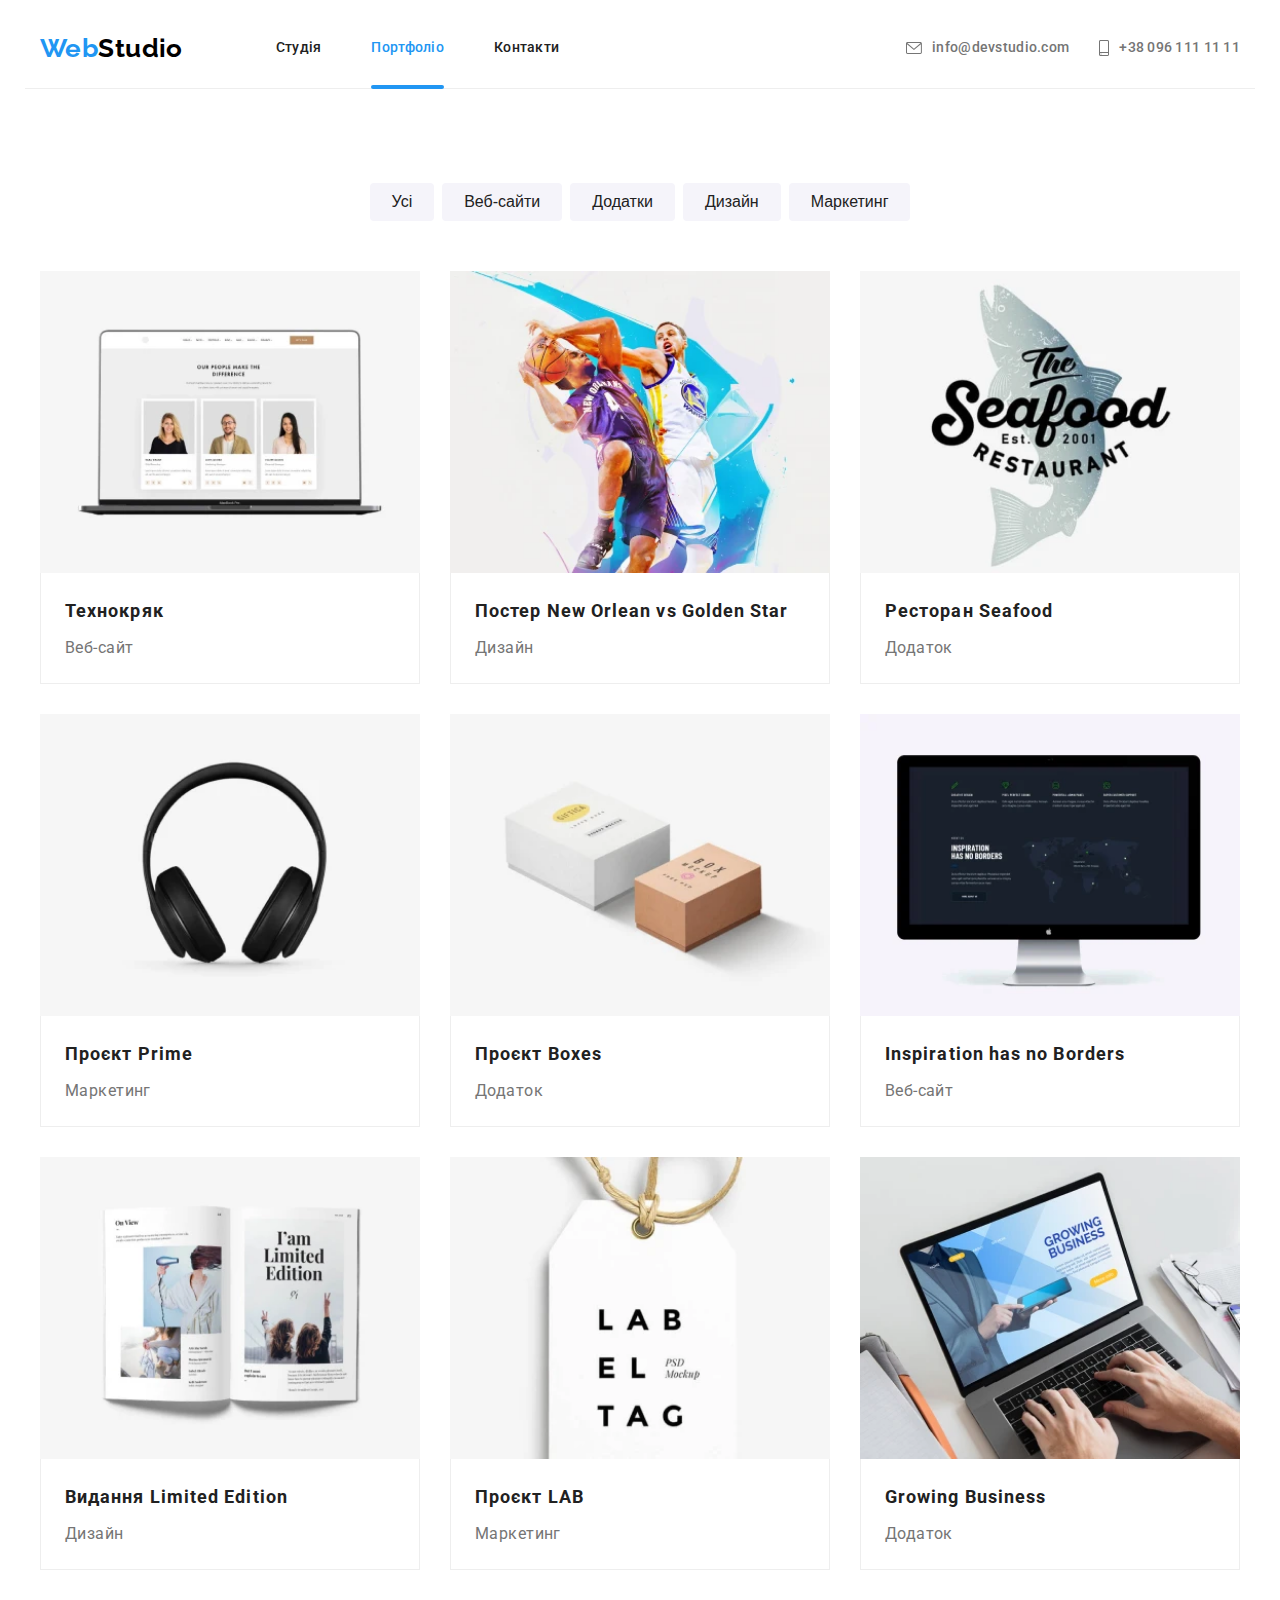
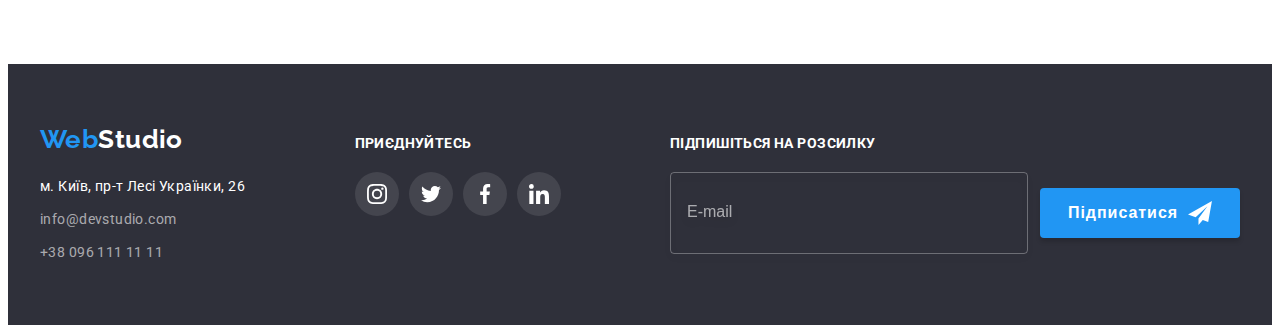
==== commit 1ecf08ca: "little fix" ====
--- a/portfolio.html
+++ b/portfolio.html
@@ -1,955 +1,663 @@
 <!DOCTYPE html>
 <html lang="uk">
-  <head>
-    <meta charset="UTF-8" />
-    <meta http-equiv="X-UA-Compatible" content="IE=edge" />
-    <meta name="viewport" content="width=device-width, initial-scale=1.0" />
-
-    <title>Портфоліо</title>
-
-    <link rel="preconnect" href="https://fonts.googleapis.com" />
-    <link rel="preconnect" href="https://fonts.gstatic.com" crossorigin />
-    <link
-      href="https://fonts.googleapis.com/css2?family=Raleway:wght@700&family=Roboto:wght@400;500;700;900&display=swap"
-      rel="stylesheet"
-    />
-
-    <link
-      rel="stylesheet"
-      href="https://cdnjs.cloudflare.com/ajax/libs/modern-normalize/1.1.0/modern-normalize.min.css"
-      integrity="sha512-wpPYUAdjBVSE4KJnH1VR1HeZfpl1ub8YT/NKx4PuQ5NmX2tKuGu6U/JRp5y+Y8XG2tV+wKQpNHVUX03MfMFn9Q=="
-      crossorigin="anonymous"
-      referrerpolicy="no-referrer"
-    />
-
-    <link rel="stylesheet" href="./css/main.min.css" />
-  </head>
-
-  <body>
-    <header class="header">
+
+<head>
+  <meta charset="UTF-8" />
+  <meta http-equiv="X-UA-Compatible" content="IE=edge" />
+  <meta name="viewport" content="width=device-width, initial-scale=1.0" />
+
+  <title>Портфоліо</title>
+
+  <link rel="preconnect" href="https://fonts.googleapis.com" />
+  <link rel="preconnect" href="https://fonts.gstatic.com" crossorigin />
+  <link href="https://fonts.googleapis.com/css2?family=Raleway:wght@700&family=Roboto:wght@400;500;700;900&display=swap"
+    rel="stylesheet" />
+
+  <link rel="stylesheet" href="https://cdnjs.cloudflare.com/ajax/libs/modern-normalize/1.1.0/modern-normalize.min.css"
+    integrity="sha512-wpPYUAdjBVSE4KJnH1VR1HeZfpl1ub8YT/NKx4PuQ5NmX2tKuGu6U/JRp5y+Y8XG2tV+wKQpNHVUX03MfMFn9Q=="
+    crossorigin="anonymous" referrerpolicy="no-referrer" />
+
+  <link rel="stylesheet" href="./css/main.min.css" />
+</head>
+
+<body>
+  <header class="header">
+    <div class="container">
+      <a class="logo" lang="en" href="./index.html">
+        Web<span class="logo__studio-header">Studio</span>
+      </a>
+      <nav class="nav">
+        <ul class="nav__list">
+          <li><a class="nav__link" href="./index.html">Студія</a></li>
+          <li><a class="nav__link nav__link--current" href="./portfolio.html">Портфоліо</a></li>
+          <li><a class="nav__link" href="">Контакти</a></li>
+        </ul>
+      </nav>
+      <ul class="contacts">
+        <li class="contacts__item">
+          <a class="contacts__link" href="mailto:info@devstudio.com">
+            <svg class="contacts__icon" width="16" height="12">
+              <use href="./images/icons.svg#envelope"></use>
+            </svg>
+            info@devstudio.com</a>
+        </li>
+        <li class="contacts__item">
+          <a class="contacts__link" href="tel:+380961111111">
+            <svg class="contacts__icon" width="10" height="16">
+              <use href="./images/icons.svg#smartphone"></use>
+            </svg>
+            +38 096 111 11 11</a>
+        </li>
+      </ul>
+      <button class="menu-toggle js-open-menu" aria-expanded="false" aria-controls="mobile-menu">
+        <svg width="40" height="40">
+          <use href="./images/icons.svg#menu"></use>
+        </svg>
+      </button>
+    </div>
+  </header>
+
+  <main>
+    <section class="section">
       <div class="container">
+        <h1 class="visually-hidden">Список робіт</h1>
+        <ul class="filters__list">
+          <li class="filters__item">
+            <button type="button" class="filters__btn">Усі</button>
+          </li>
+          <li class="filters__item">
+            <button type="button" class="filters__btn">Веб-сайти</button>
+          </li>
+          <li class="filters__item">
+            <button type="button" class="filters__btn">Додатки</button>
+          </li>
+          <li class="filters__item">
+            <button type="button" class="filters__btn">Дизайн</button>
+          </li>
+          <li class="filters__item">
+            <button type="button" class="filters__btn">Маркетинг</button>
+          </li>
+        </ul>
+
+        <ul class="projects__list">
+          <li class="projects__item">
+            <a class="projects__link" href="">
+              <div class="projects__thumb">
+                <picture>
+                  <!-- Desktop screen -->
+                  <source media="(min-width: 1200px)" srcset="
+                        ./images/projects/webp-desktop/img1_d@1x.webp 1x,
+                        ./images/projects/webp-desktop/img1_d@2x.webp 2x
+                      " type="image/webp" />
+
+                  <source media="(min-width: 1200px)" srcset="
+                        ./images/projects/desktop/img1_d@1x.jpg 1x,
+                        ./images/projects/desktop/img1_d@2x.jpg 2x
+                      " type="image/jpg" />
+
+                  <!-- Tablet screen -->
+                  <source media="(min-width: 768px)" srcset="
+                        ./images/projects/webp-tablet/img1_t@1x.webp 1x,
+                        ./images/projects/webp-tablet/img1_t@2x.webp 2x
+                      " type="image/webp" />
+
+                  <source media="(min-width: 768px)" srcset="
+                        ./images/projects/tablet/img1_t@1x.jpg 1x,
+                        ./images/projects/tablet/img1_t@2x.jpg 2x
+                      " type="image/jpg" />
+
+                  <!-- Mobile screen -->
+                  <source media="(max-width: 767px)" srcset="
+                        ./images/projects/webp-mobile/img1_m@1x.webp 1x,
+                        ./images/projects/webp-mobile/img1_m@2x.webp 2x
+                      " type="image/webp" />
+
+                  <source media="(max-width: 767px)" srcset="
+                        ./images/projects/mobile/img1_m@1x.jpg 1x,
+                        ./images/projects/mobile/img1_m@2x.jpg 2x
+                      " type="image/jpg" />
+
+                  <img src="./images/projects/mobile/img1_m@1x.jpg" alt="Троє людей на екрані ноутбука" width="450"
+                    height="294" loading="lazy" />
+                </picture>
+
+                <div class="projects__overlay">
+                  <p class="projects__overlay-text">
+                    Ресурс пропонує комплексні пропозиції з різним рівнем функціоналу та сервісів.
+                    Все це дозволить відвідувачу отримати вичерпні відомості про компанію чи
+                    приватну особу.
+                  </p>
+                </div>
+              </div>
+              <div class="projects__description">
+                <h2 class="projects__name">Технокряк</h2>
+                <p class="projects__category">Веб-сайт</p>
+              </div>
+            </a>
+          </li>
+          <li class="projects__item">
+            <a class="projects__link" href="">
+              <div class="projects__thumb">
+                <picture>
+                  <!-- Desktop screen -->
+                  <source media="(min-width: 1200px)" srcset="
+                        ./images/projects/webp-desktop/img2_d@1x.webp 1x,
+                        ./images/projects/webp-desktop/img2_d@2x.webp 2x
+                      " type="image/webp" />
+
+                  <source media="(min-width: 1200px)" srcset="
+                        ./images/projects/desktop/img2_d@1x.jpg 1x,
+                        ./images/projects/desktop/img2_d@2x.jpg 2x
+                      " type="image/jpg" />
+
+                  <!-- Tablet screen -->
+                  <source media="(min-width: 768px)" srcset="
+                        ./images/projects/webp-tablet/img2_t@1x.webp 1x,
+                        ./images/projects/webp-tablet/img2_t@2x.webp 2x
+                      " type="image/webp" />
+
+                  <source media="(min-width: 768px)" srcset="
+                        ./images/projects/tablet/img2_t@1x.jpg 1x,
+                        ./images/projects/tablet/img2_t@2x.jpg 2x
+                      " type="image/jpg" />
+
+                  <!-- Mobile screen -->
+                  <source media="(max-width: 767px)" srcset="
+                        ./images/projects/webp-mobile/img2_m@1x.webp 1x,
+                        ./images/projects/webp-mobile/img2_m@2x.webp 2x
+                      " type="image/webp" />
+
+                  <source media="(max-width: 767px)" srcset="
+                        ./images/projects/mobile/img2_m@1x.jpg 1x,
+                        ./images/projects/mobile/img2_m@2x.jpg 2x
+                      " type="image/jpg" />
+
+                  <img src="./images/projects/mobile/img2_m@1x.jpg" alt="Два баскетболіста" width="450" height="294"
+                    loading="lazy" />
+                </picture>
+
+                <div class="projects__overlay">
+                  <p class="projects__overlay-text">
+                    Ресурс пропонує комплексні пропозиції з різним рівнем функціоналу та сервісів.
+                    Все це дозволить відвідувачу отримати вичерпні відомості про компанію чи
+                    приватну особу.
+                  </p>
+                </div>
+              </div>
+              <div class="projects__description">
+                <h2 class="projects__name">
+                  Постер <span lang="en">New Orlean vs Golden Star</span>
+                </h2>
+                <p class="projects__category">Дизайн</p>
+              </div>
+            </a>
+          </li>
+          <li class="projects__item">
+            <a class="projects__link" href="">
+              <div class="projects__thumb">
+                <picture>
+                  <!-- Desktop screen -->
+                  <source media="(min-width: 1200px)" srcset="
+                        ./images/projects/webp-desktop/img3_d@1x.webp 1x,
+                        ./images/projects/webp-desktop/img3_d@2x.webp 2x
+                      " type="image/webp" />
+
+                  <source media="(min-width: 1200px)" srcset="
+                        ./images/projects/desktop/img3_d@1x.jpg 1x,
+                        ./images/projects/desktop/img3_d@2x.jpg 2x
+                      " type="image/jpg" />
+
+                  <!-- Tablet screen -->
+                  <source media="(min-width: 768px)" srcset="
+                        ./images/projects/webp-tablet/img3_t@1x.webp 1x,
+                        ./images/projects/webp-tablet/img3_t@2x.webp 2x
+                      " type="image/webp" />
+
+                  <source media="(min-width: 768px)" srcset="
+                        ./images/projects/tablet/img3_t@1x.jpg 1x,
+                        ./images/projects/tablet/img3_t@2x.jpg 2x
+                      " type="image/jpg" />
+
+                  <!-- Mobile screen -->
+                  <source media="(max-width: 767px)" srcset="
+                        ./images/projects/webp-mobile/img3_m@1x.webp 1x,
+                        ./images/projects/webp-mobile/img3_m@2x.webp 2x
+                      " type="image/webp" />
+
+                  <source media="(max-width: 767px)" srcset="
+                        ./images/projects/mobile/img3_m@1x.jpg 1x,
+                        ./images/projects/mobile/img3_m@2x.jpg 2x
+                      " type="image/jpg" />
+
+                  <img src="./images/projects/mobile/img3_m@1x.jpg" alt="Логотип ресторану морської кухні" width="450"
+                    height="294" loading="lazy" />
+                </picture>
+
+                <div class="projects__overlay">
+                  <p class="projects__overlay-text">
+                    Ресурс пропонує комплексні пропозиції з різним рівнем функціоналу та сервісів.
+                    Все це дозволить відвідувачу отримати вичерпні відомості про компанію чи
+                    приватну особу.
+                  </p>
+                </div>
+              </div>
+              <div class="projects__description">
+                <h2 class="projects__name">Ресторан <span lang="en">Seafood</span></h2>
+                <p class="projects__category">Додаток</p>
+              </div>
+            </a>
+          </li>
+          <li class="projects__item">
+            <a class="projects__link" href="">
+              <div class="projects__thumb">
+                <picture>
+                  <!-- Desktop screen -->
+                  <source media="(min-width: 1200px)" srcset="
+                        ./images/projects/webp-desktop/img4_d@1x.webp 1x,
+                        ./images/projects/webp-desktop/img4_d@2x.webp 2x
+                      " type="image/webp" />
+
+                  <source media="(min-width: 1200px)" srcset="
+                        ./images/projects/desktop/img4_d@1x.jpg 1x,
+                        ./images/projects/desktop/img4_d@2x.jpg 2x
+                      " type="image/jpg" />
+
+                  <!-- Tablet screen -->
+                  <source media="(min-width: 768px)" srcset="
+                        ./images/projects/webp-tablet/img4_t@1x.webp 1x,
+                        ./images/projects/webp-tablet/img4_t@2x.webp 2x
+                      " type="image/webp" />
+
+                  <source media="(min-width: 768px)" srcset="
+                        ./images/projects/tablet/img4_t@1x.jpg 1x,
+                        ./images/projects/tablet/img4_t@2x.jpg 2x
+                      " type="image/jpg" />
+
+                  <!-- Mobile screen -->
+                  <source media="(max-width: 767px)" srcset="
+                        ./images/projects/webp-mobile/img4_m@1x.webp 1x,
+                        ./images/projects/webp-mobile/img4_m@2x.webp 2x
+                      " type="image/webp" />
+
+                  <source media="(max-width: 767px)" srcset="
+                        ./images/projects/mobile/img4_m@1x.jpg 1x,
+                        ./images/projects/mobile/img4_m@2x.jpg 2x
+                      " type="image/jpg" />
+
+                  <img src="./images/projects/mobile/img4_m@1x.jpg" alt="Навушники" width="450" height="294"
+                    loading="lazy" />
+                </picture>
+
+                <div class="projects__overlay">
+                  <p class="projects__overlay-text">
+                    Ресурс пропонує комплексні пропозиції з різним рівнем функціоналу та сервісів.
+                    Все це дозволить відвідувачу отримати вичерпні відомості про компанію чи
+                    приватну особу.
+                  </p>
+                </div>
+              </div>
+              <div class="projects__description">
+                <h2 class="projects__name">Проєкт <span lang="en">Prime</span></h2>
+                <p class="projects__category">Маркетинг</p>
+              </div>
+            </a>
+          </li>
+          <li class="projects__item">
+            <a class="projects__link" href="">
+              <div class="projects__thumb">
+                <picture>
+                  <!-- Desktop screen -->
+                  <source media="(min-width: 1200px)" srcset="
+                        ./images/projects/webp-desktop/img5_d@1x.webp 1x,
+                        ./images/projects/webp-desktop/img5_d@2x.webp 2x
+                      " type="image/webp" />
+
+                  <source media="(min-width: 1200px)" srcset="
+                        ./images/projects/desktop/img5_d@1x.jpg 1x,
+                        ./images/projects/desktop/img5_d@2x.jpg 2x
+                      " type="image/jpg" />
+
+                  <!-- Tablet screen -->
+                  <source media="(min-width: 768px)" srcset="
+                        ./images/projects/webp-tablet/img5_t@1x.webp 1x,
+                        ./images/projects/webp-tablet/img5_t@2x.webp 2x
+                      " type="image/webp" />
+
+                  <source media="(min-width: 768px)" srcset="
+                        ./images/projects/tablet/img5_t@1x.jpg 1x,
+                        ./images/projects/tablet/img5_t@2x.jpg 2x
+                      " type="image/jpg" />
+
+                  <!-- Mobile screen -->
+                  <source media="(max-width: 767px)" srcset="
+                        ./images/projects/webp-mobile/img5_m@1x.webp 1x,
+                        ./images/projects/webp-mobile/img5_m@2x.webp 2x
+                      " type="image/webp" />
+
+                  <source media="(max-width: 767px)" srcset="
+                        ./images/projects/mobile/img5_m@1x.jpg 1x,
+                        ./images/projects/mobile/img5_m@2x.jpg 2x
+                      " type="image/jpg" />
+
+                  <img src="./images/projects/mobile/img5_m@1x.jpg" alt="Дві коробки" width="450" height="294"
+                    loading="lazy" />
+                </picture>
+
+                <div class="projects__overlay">
+                  <p class="projects__overlay-text">
+                    Ресурс пропонує комплексні пропозиції з різним рівнем функціоналу та сервісів.
+                    Все це дозволить відвідувачу отримати вичерпні відомості про компанію чи
+                    приватну особу.
+                  </p>
+                </div>
+              </div>
+              <div class="projects__description">
+                <h2 class="projects__name">Проєкт <span lang="en">Boxes</span></h2>
+                <p class="projects__category">Додаток</p>
+              </div>
+            </a>
+          </li>
+          <li class="projects__item">
+            <a class="projects__link" href="">
+              <div class="projects__thumb">
+                <picture>
+                  <!-- Desktop screen -->
+                  <source media="(min-width: 1200px)" srcset="
+                        ./images/projects/webp-desktop/img6_d@1x.webp 1x,
+                        ./images/projects/webp-desktop/img6_d@2x.webp 2x
+                      " type="image/webp" />
+
+                  <source media="(min-width: 1200px)" srcset="
+                        ./images/projects/desktop/img6_d@1x.jpg 1x,
+                        ./images/projects/desktop/img6_d@2x.jpg 2x
+                      " type="image/jpg" />
+
+                  <!-- Tablet screen -->
+                  <source media="(min-width: 768px)" srcset="
+                        ./images/projects/webp-tablet/img6_t@1x.webp 1x,
+                        ./images/projects/webp-tablet/img6_t@2x.webp 2x
+                      " type="image/webp" />
+
+                  <source media="(min-width: 768px)" srcset="
+                        ./images/projects/tablet/img6_t@1x.jpg 1x,
+                        ./images/projects/tablet/img6_t@2x.jpg 2x
+                      " type="image/jpg" />
+
+                  <!-- Mobile screen -->
+                  <source media="(max-width: 767px)" srcset="
+                        ./images/projects/webp-mobile/img6_m@1x.webp 1x,
+                        ./images/projects/webp-mobile/img6_m@2x.webp 2x
+                      " type="image/webp" />
+
+                  <source media="(max-width: 767px)" srcset="
+                        ./images/projects/mobile/img6_m@1x.jpg 1x,
+                        ./images/projects/mobile/img6_m@2x.jpg 2x
+                      " type="image/jpg" />
+
+                  <img src="./images/projects/mobile/img6_m@1x.jpg" alt="Сайт проекту на моніторі" width="450"
+                    height="294" loading="lazy" />
+                </picture>
+
+                <div class="projects__overlay">
+                  <p class="projects__overlay-text">
+                    Ресурс пропонує комплексні пропозиції з різним рівнем функціоналу та сервісів.
+                    Все це дозволить відвідувачу отримати вичерпні відомості про компанію чи
+                    приватну особу.
+                  </p>
+                </div>
+              </div>
+              <div class="projects__description">
+                <h2 class="projects__name" lang="en">Inspiration has no Borders</h2>
+                <p class="projects__category">Веб-сайт</p>
+              </div>
+            </a>
+          </li>
+          <li class="projects__item">
+            <a class="projects__link" href="">
+              <div class="projects__thumb">
+                <picture>
+                  <!-- Desktop screen -->
+                  <source media="(min-width: 1200px)" srcset="
+                        ./images/projects/webp-desktop/img7_d@1x.webp 1x,
+                        ./images/projects/webp-desktop/img7_d@2x.webp 2x
+                      " type="image/webp" />
+
+                  <source media="(min-width: 1200px)" srcset="
+                        ./images/projects/desktop/img7_d@1x.jpg 1x,
+                        ./images/projects/desktop/img7_d@2x.jpg 2x
+                      " type="image/jpg" />
+
+                  <!-- Tablet screen -->
+                  <source media="(min-width: 768px)" srcset="
+                        ./images/projects/webp-tablet/img7_t@1x.webp 1x,
+                        ./images/projects/webp-tablet/img7_t@2x.webp 2x
+                      " type="image/webp" />
+
+                  <source media="(min-width: 768px)" srcset="
+                        ./images/projects/tablet/img7_t@1x.jpg 1x,
+                        ./images/projects/tablet/img7_t@2x.jpg 2x
+                      " type="image/jpg" />
+
+                  <!-- Mobile screen -->
+                  <source media="(max-width: 767px)" srcset="
+                        ./images/projects/webp-mobile/img7_m@1x.webp 1x,
+                        ./images/projects/webp-mobile/img7_m@2x.webp 2x
+                      " type="image/webp" />
+
+                  <source media="(max-width: 767px)" srcset="
+                        ./images/projects/mobile/img7_m@1x.jpg 1x,
+                        ./images/projects/mobile/img7_m@2x.jpg 2x
+                      " type="image/jpg" />
+
+                  <img src="./images/projects/mobile/img7_m@1x.jpg" alt="Розкладка журналу" width="450" height="294"
+                    loading="lazy" />
+                </picture>
+
+                <div class="projects__overlay">
+                  <p class="projects__overlay-text">
+                    Ресурс пропонує комплексні пропозиції з різним рівнем функціоналу та сервісів.
+                    Все це дозволить відвідувачу отримати вичерпні відомості про компанію чи
+                    приватну особу.
+                  </p>
+                </div>
+              </div>
+              <div class="projects__description">
+                <h2 class="projects__name">Видання <span lang="en">Limited Edition</span></h2>
+                <p class="projects__category">Дизайн</p>
+              </div>
+            </a>
+          </li>
+          <li class="projects__item">
+            <a class="projects__link" href="">
+              <div class="projects__thumb">
+                <picture>
+                  <!-- Desktop screen -->
+                  <source media="(min-width: 1200px)" srcset="
+                        ./images/projects/webp-desktop/img8_d@1x.webp 1x,
+                        ./images/projects/webp-desktop/img8_d@2x.webp 2x
+                      " type="image/webp" />
+
+                  <source media="(min-width: 1200px)" srcset="
+                        ./images/projects/desktop/img8_d@1x.jpg 1x,
+                        ./images/projects/desktop/img8_d@2x.jpg 2x
+                      " type="image/jpg" />
+
+                  <!-- Tablet screen -->
+                  <source media="(min-width: 768px)" srcset="
+                        ./images/projects/webp-tablet/img8_t@1x.webp 1x,
+                        ./images/projects/webp-tablet/img8_t@2x.webp 2x
+                      " type="image/webp" />
+
+                  <source media="(min-width: 768px)" srcset="
+                        ./images/projects/tablet/img8_t@1x.jpg 1x,
+                        ./images/projects/tablet/img8_t@2x.jpg 2x
+                      " type="image/jpg" />
+
+                  <!-- Mobile screen -->
+                  <source media="(max-width: 767px)" srcset="
+                        ./images/projects/webp-mobile/img8_m@1x.webp 1x,
+                        ./images/projects/webp-mobile/img8_m@2x.webp 2x
+                      " type="image/webp" />
+
+                  <source media="(max-width: 767px)" srcset="
+                        ./images/projects/mobile/img8_m@1x.jpg 1x,
+                        ./images/projects/mobile/img8_m@2x.jpg 2x
+                      " type="image/jpg" />
+
+                  <img src="./images/projects/mobile/img8_m@1x.jpg" alt="Бірка з логотипом" width="450" height="294"
+                    loading="lazy" />
+                </picture>
+
+                <div class="projects__overlay">
+                  <p class="projects__overlay-text">
+                    Ресурс пропонує комплексні пропозиції з різним рівнем функціоналу та сервісів.
+                    Все це дозволить відвідувачу отримати вичерпні відомості про компанію чи
+                    приватну особу.
+                  </p>
+                </div>
+              </div>
+              <div class="projects__description">
+                <h2 class="projects__name">Проєкт <span lang="en">LAB</span></h2>
+                <p class="projects__category">Маркетинг</p>
+              </div>
+            </a>
+          </li>
+          <li class="projects__item">
+            <a class="projects__link" href="">
+              <div class="projects__thumb">
+                <picture>
+                  <!-- Desktop screen -->
+                  <source media="(min-width: 1200px)" srcset="
+                        ./images/projects/webp-desktop/img9_d@1x.webp 1x,
+                        ./images/projects/webp-desktop/img9_d@2x.webp 2x
+                      " type="image/webp" />
+
+                  <source media="(min-width: 1200px)" srcset="
+                        ./images/projects/desktop/img9_d@1x.jpg 1x,
+                        ./images/projects/desktop/img9_d@2x.jpg 2x
+                      " type="image/jpg" />
+
+                  <!-- Tablet screen -->
+                  <source media="(min-width: 768px)" srcset="
+                        ./images/projects/webp-tablet/img9_t@1x.webp 1x,
+                        ./images/projects/webp-tablet/img9_t@2x.webp 2x
+                      " type="image/webp" />
+
+                  <source media="(min-width: 768px)" srcset="
+                        ./images/projects/tablet/img9_t@1x.jpg 1x,
+                        ./images/projects/tablet/img9_t@2x.jpg 2x
+                      " type="image/jpg" />
+
+                  <!-- Mobile screen -->
+                  <source media="(max-width: 767px)" srcset="
+                        ./images/projects/webp-mobile/img9_m@1x.webp 1x,
+                        ./images/projects/webp-mobile/img9_m@2x.webp 2x
+                      " type="image/webp" />
+
+                  <source media="(max-width: 767px)" srcset="
+                        ./images/projects/mobile/img9_m@1x.jpg 1x,
+                        ./images/projects/mobile/img9_m@2x.jpg 2x
+                      " type="image/jpg" />
+
+                  <img src="./images/projects/mobile/img9_m@1x.jpg" alt="Ноутбук" width="450" height="294"
+                    loading="lazy" />
+                </picture>
+
+                <div class="projects__overlay">
+                  <p class="projects__overlay-text">
+                    Ресурс пропонує комплексні пропозиції з різним рівнем функціоналу та сервісів.
+                    Все це дозволить відвідувачу отримати вичерпні відомості про компанію чи
+                    приватну особу.
+                  </p>
+                </div>
+              </div>
+              <div class="projects__description">
+                <h2 class="projects__name" lang="en">Growing Business</h2>
+                <p class="projects__category">Додаток</p>
+              </div>
+            </a>
+          </li>
+        </ul>
+      </div>
+    </section>
+  </main>
+
+  <footer class="footer">
+    <div class="container">
+      <div class="footer__contacts">
         <a class="logo" lang="en" href="./index.html">
-          Web<span class="logo__studio-header">Studio</span>
-        </a>
-        <nav class="nav">
-          <ul class="nav__list">
-            <li><a class="nav__link" href="./index.html">Студія</a></li>
-            <li><a class="nav__link nav__link--current" href="./portfolio.html">Портфоліо</a></li>
-            <li><a class="nav__link" href="">Контакти</a></li>
-          </ul>
-        </nav>
-        <ul class="contacts">
-          <li class="contacts__item">
-            <a class="contacts__link" href="mailto:info@devstudio.com">
-              <svg class="contacts__icon" width="16" height="12">
-                <use href="./images/icons.svg#envelope"></use>
-              </svg>
-              info@devstudio.com</a
-            >
-          </li>
-          <li class="contacts__item">
-            <a class="contacts__link" href="tel:+380961111111">
-              <svg class="contacts__icon" width="10" height="16">
-                <use href="./images/icons.svg#smartphone"></use>
-              </svg>
-              +38 096 111 11 11</a
-            >
-          </li>
-        </ul>
-        <button class="menu-toggle js-open-menu" aria-expanded="false" aria-controls="mobile-menu">
-          <svg width="40" height="40">
-            <use href="./images/icons.svg#menu"></use>
-          </svg>
-        </button>
-      </div>
-    </header>
-
-    <main>
-      <section class="section">
-        <div class="container">
-          <h1 class="visually-hidden">Список робіт</h1>
-          <ul class="filters__list">
-            <li class="filters__item">
-              <button type="button" class="filters__btn">Усі</button>
+          Web<span class="logo__studio-footer">Studio</span></a>
+
+        <address class="address">
+          <ul class="address__list">
+            <li class="address__item">
+              <a class="address__link" href="https://goo.gl/maps/7sUeBpfC4185EdPBA" target="_blank"
+                rel="noopener noreferrer nofollow">
+                м. Київ, пр-т Лесі Українки, 26
+              </a>
             </li>
-            <li class="filters__item">
-              <button type="button" class="filters__btn">Веб-сайти</button>
+            <li class="address__item">
+              <a class="address__link" href="mailto:info@devstudio.com">info@devstudio.com</a>
             </li>
-            <li class="filters__item">
-              <button type="button" class="filters__btn">Додатки</button>
-            </li>
-            <li class="filters__item">
-              <button type="button" class="filters__btn">Дизайн</button>
-            </li>
-            <li class="filters__item">
-              <button type="button" class="filters__btn">Маркетинг</button>
+            <li class="address__item">
+              <a class="address__link" href="tel:+380961111111">+38 096 111 11 11</a>
             </li>
           </ul>
-
-          <ul class="projects__list">
-            <li class="projects__item">
-              <a class="projects__link" href="">
-                <div class="projects__thumb">
-                  <picture>
-                    <!-- Desktop screen -->
-                    <source
-                      media="(min-width: 1200px)"
-                      srcset="
-                        ./images/projects/webp-desktop/img1_d@1x.webp 1x,
-                        ./images/projects/webp-desktop/img1_d@2x.webp 2x
-                      "
-                      type="image/webp"
-                    />
-
-                    <source
-                      media="(min-width: 1200px)"
-                      srcset="
-                        ./images/projects/desktop/img1_d@1x.jpg 1x,
-                        ./images/projects/desktop/img1_d@2x.jpg 2x
-                      "
-                      type="image/jpg"
-                    />
-
-                    <!-- Tablet screen -->
-                    <source
-                      media="(min-width: 768px)"
-                      srcset="
-                        ./images/projects/webp-tablet/img1_t@1x.webp 1x,
-                        ./images/projects/webp-tablet/img1_t@2x.webp 2x
-                      "
-                      type="image/webp"
-                    />
-
-                    <source
-                      media="(min-width: 768px)"
-                      srcset="
-                        ./images/projects/tablet/img1_t@1x.jpg 1x,
-                        ./images/projects/tablet/img1_t@2x.jpg 2x
-                      "
-                      type="image/jpg"
-                    />
-
-                    <!-- Mobile screen -->
-                    <source
-                      media="(max-width: 767px)"
-                      srcset="
-                        ./images/projects/webp-mobile/img1_m@1x.webp 1x,
-                        ./images/projects/webp-mobile/img1_m@2x.webp 2x
-                      "
-                      type="image/webp"
-                    />
-
-                    <source
-                      media="(max-width: 767px)"
-                      srcset="
-                        ./images/projects/mobile/img1_m@1x.jpg 1x,
-                        ./images/projects/mobile/img1_m@2x.jpg 2x
-                      "
-                      type="image/jpg"
-                    />
-
-                    <img
-                      src="./images/projects/mobile/img1_m@1x.jpg"
-                      alt="Троє людей на екрані ноутбука"
-                      width="450"
-                      height="294"
-                      loading="lazy"
-                    />
-                  </picture>
-
-                  <div class="projects__overlay">
-                    <p class="projects__overlay-text">
-                      Ресурс пропонує комплексні пропозиції з різним рівнем функціоналу та сервісів.
-                      Все це дозволить відвідувачу отримати вичерпні відомості про компанію чи
-                      приватну особу.
-                    </p>
-                  </div>
-                </div>
-                <div class="projects__description">
-                  <h2 class="projects__name">Технокряк</h2>
-                  <p class="projects__category">Веб-сайт</p>
-                </div>
-              </a>
-            </li>
-            <li class="projects__item">
-              <a class="projects__link" href="">
-                <div class="projects__thumb">
-                  <picture>
-                    <!-- Desktop screen -->
-                    <source
-                      media="(min-width: 1200px)"
-                      srcset="
-                        ./images/projects/webp-desktop/img2_d@1x.webp 1x,
-                        ./images/projects/webp-desktop/img2_d@2x.webp 2x
-                      "
-                      type="image/webp"
-                    />
-
-                    <source
-                      media="(min-width: 1200px)"
-                      srcset="
-                        ./images/projects/desktop/img2_d@1x.jpg 1x,
-                        ./images/projects/desktop/img2_d@2x.jpg 2x
-                      "
-                      type="image/jpg"
-                    />
-
-                    <!-- Tablet screen -->
-                    <source
-                      media="(min-width: 768px)"
-                      srcset="
-                        ./images/projects/webp-tablet/img2_t@1x.webp 1x,
-                        ./images/projects/webp-tablet/img2_t@2x.webp 2x
-                      "
-                      type="image/webp"
-                    />
-
-                    <source
-                      media="(min-width: 768px)"
-                      srcset="
-                        ./images/projects/tablet/img2_t@1x.jpg 1x,
-                        ./images/projects/tablet/img2_t@2x.jpg 2x
-                      "
-                      type="image/jpg"
-                    />
-
-                    <!-- Mobile screen -->
-                    <source
-                      media="(max-width: 767px)"
-                      srcset="
-                        ./images/projects/webp-mobile/img2_m@1x.webp 1x,
-                        ./images/projects/webp-mobile/img2_m@2x.webp 2x
-                      "
-                      type="image/webp"
-                    />
-
-                    <source
-                      media="(max-width: 767px)"
-                      srcset="
-                        ./images/projects/mobile/img2_m@1x.jpg 1x,
-                        ./images/projects/mobile/img2_m@2x.jpg 2x
-                      "
-                      type="image/jpg"
-                    />
-
-                    <img
-                      src="./images/projects/mobile/img2_m@1x.jpg"
-                      alt="Два баскетболіста"
-                      width="450"
-                      height="294"
-                      loading="lazy"
-                    />
-                  </picture>
-
-                  <div class="projects__overlay">
-                    <p class="projects__overlay-text">
-                      Ресурс пропонує комплексні пропозиції з різним рівнем функціоналу та сервісів.
-                      Все це дозволить відвідувачу отримати вичерпні відомості про компанію чи
-                      приватну особу.
-                    </p>
-                  </div>
-                </div>
-                <div class="projects__description">
-                  <h2 class="projects__name">
-                    Постер <span lang="en">New Orlean vs Golden Star</span>
-                  </h2>
-                  <p class="projects__category">Дизайн</p>
-                </div>
-              </a>
-            </li>
-            <li class="projects__item">
-              <a class="projects__link" href="">
-                <div class="projects__thumb">
-                  <picture>
-                    <!-- Desktop screen -->
-                    <source
-                      media="(min-width: 1200px)"
-                      srcset="
-                        ./images/projects/webp-desktop/img3_d@1x.webp 1x,
-                        ./images/projects/webp-desktop/img3_d@2x.webp 2x
-                      "
-                      type="image/webp"
-                    />
-
-                    <source
-                      media="(min-width: 1200px)"
-                      srcset="
-                        ./images/projects/desktop/img3_d@1x.jpg 1x,
-                        ./images/projects/desktop/img3_d@2x.jpg 2x
-                      "
-                      type="image/jpg"
-                    />
-
-                    <!-- Tablet screen -->
-                    <source
-                      media="(min-width: 768px)"
-                      srcset="
-                        ./images/projects/webp-tablet/img3_t@1x.webp 1x,
-                        ./images/projects/webp-tablet/img3_t@2x.webp 2x
-                      "
-                      type="image/webp"
-                    />
-
-                    <source
-                      media="(min-width: 768px)"
-                      srcset="
-                        ./images/projects/tablet/img3_t@1x.jpg 1x,
-                        ./images/projects/tablet/img3_t@2x.jpg 2x
-                      "
-                      type="image/jpg"
-                    />
-
-                    <!-- Mobile screen -->
-                    <source
-                      media="(max-width: 767px)"
-                      srcset="
-                        ./images/projects/webp-mobile/img3_m@1x.webp 1x,
-                        ./images/projects/webp-mobile/img3_m@2x.webp 2x
-                      "
-                      type="image/webp"
-                    />
-
-                    <source
-                      media="(max-width: 767px)"
-                      srcset="
-                        ./images/projects/mobile/img3_m@1x.jpg 1x,
-                        ./images/projects/mobile/img3_m@2x.jpg 2x
-                      "
-                      type="image/jpg"
-                    />
-
-                    <img
-                      src="./images/projects/mobile/img3_m@1x.jpg"
-                      alt="Логотип ресторану морської кухні"
-                      width="450"
-                      height="294"
-                      loading="lazy"
-                    />
-                  </picture>
-
-                  <div class="projects__overlay">
-                    <p class="projects__overlay-text">
-                      Ресурс пропонує комплексні пропозиції з різним рівнем функціоналу та сервісів.
-                      Все це дозволить відвідувачу отримати вичерпні відомості про компанію чи
-                      приватну особу.
-                    </p>
-                  </div>
-                </div>
-                <div class="projects__description">
-                  <h2 class="projects__name">Ресторан <span lang="en">Seafood</span></h2>
-                  <p class="projects__category">Додаток</p>
-                </div>
-              </a>
-            </li>
-            <li class="projects__item">
-              <a class="projects__link" href="">
-                <div class="projects__thumb">
-                  <picture>
-                    <!-- Desktop screen -->
-                    <source
-                      media="(min-width: 1200px)"
-                      srcset="
-                        ./images/projects/webp-desktop/img4_d@1x.webp 1x,
-                        ./images/projects/webp-desktop/img4_d@2x.webp 2x
-                      "
-                      type="image/webp"
-                    />
-
-                    <source
-                      media="(min-width: 1200px)"
-                      srcset="
-                        ./images/projects/desktop/img4_d@1x.jpg 1x,
-                        ./images/projects/desktop/img4_d@2x.jpg 2x
-                      "
-                      type="image/jpg"
-                    />
-
-                    <!-- Tablet screen -->
-                    <source
-                      media="(min-width: 768px)"
-                      srcset="
-                        ./images/projects/webp-tablet/img4_t@1x.webp 1x,
-                        ./images/projects/webp-tablet/img4_t@2x.webp 2x
-                      "
-                      type="image/webp"
-                    />
-
-                    <source
-                      media="(min-width: 768px)"
-                      srcset="
-                        ./images/projects/tablet/img4_t@1x.jpg 1x,
-                        ./images/projects/tablet/img4_t@2x.jpg 2x
-                      "
-                      type="image/jpg"
-                    />
-
-                    <!-- Mobile screen -->
-                    <source
-                      media="(max-width: 767px)"
-                      srcset="
-                        ./images/projects/webp-mobile/img4_m@1x.webp 1x,
-                        ./images/projects/webp-mobile/img4_m@2x.webp 2x
-                      "
-                      type="image/webp"
-                    />
-
-                    <source
-                      media="(max-width: 767px)"
-                      srcset="
-                        ./images/projects/mobile/img4_m@1x.jpg 1x,
-                        ./images/projects/mobile/img4_m@2x.jpg 2x
-                      "
-                      type="image/jpg"
-                    />
-
-                    <img
-                      src="./images/projects/mobile/img4_m@1x.jpg"
-                      alt="Навушники"
-                      width="450"
-                      height="294"
-                      loading="lazy"
-                    />
-                  </picture>
-
-                  <div class="projects__overlay">
-                    <p class="projects__overlay-text">
-                      Ресурс пропонує комплексні пропозиції з різним рівнем функціоналу та сервісів.
-                      Все це дозволить відвідувачу отримати вичерпні відомості про компанію чи
-                      приватну особу.
-                    </p>
-                  </div>
-                </div>
-                <div class="projects__description">
-                  <h2 class="projects__name">Проєкт <span lang="en">Prime</span></h2>
-                  <p class="projects__category">Маркетинг</p>
-                </div>
-              </a>
-            </li>
-            <li class="projects__item">
-              <a class="projects__link" href="">
-                <div class="projects__thumb">
-                  <picture>
-                    <!-- Desktop screen -->
-                    <source
-                      media="(min-width: 1200px)"
-                      srcset="
-                        ./images/projects/webp-desktop/img5_d@1x.webp 1x,
-                        ./images/projects/webp-desktop/img5_d@2x.webp 2x
-                      "
-                      type="image/webp"
-                    />
-
-                    <source
-                      media="(min-width: 1200px)"
-                      srcset="
-                        ./images/projects/desktop/img5_d@1x.jpg 1x,
-                        ./images/projects/desktop/img5_d@2x.jpg 2x
-                      "
-                      type="image/jpg"
-                    />
-
-                    <!-- Tablet screen -->
-                    <source
-                      media="(min-width: 768px)"
-                      srcset="
-                        ./images/projects/webp-tablet/img5_t@1x.webp 1x,
-                        ./images/projects/webp-tablet/img5_t@2x.webp 2x
-                      "
-                      type="image/webp"
-                    />
-
-                    <source
-                      media="(min-width: 768px)"
-                      srcset="
-                        ./images/projects/tablet/img5_t@1x.jpg 1x,
-                        ./images/projects/tablet/img5_t@2x.jpg 2x
-                      "
-                      type="image/jpg"
-                    />
-
-                    <!-- Mobile screen -->
-                    <source
-                      media="(max-width: 767px)"
-                      srcset="
-                        ./images/projects/webp-mobile/img5_m@1x.webp 1x,
-                        ./images/projects/webp-mobile/img5_m@2x.webp 2x
-                      "
-                      type="image/webp"
-                    />
-
-                    <source
-                      media="(max-width: 767px)"
-                      srcset="
-                        ./images/projects/mobile/img5_m@1x.jpg 1x,
-                        ./images/projects/mobile/img5_m@2x.jpg 2x
-                      "
-                      type="image/jpg"
-                    />
-
-                    <img
-                      src="./images/projects/mobile/img5_m@1x.jpg"
-                      alt="Дві коробки"
-                      width="450"
-                      height="294"
-                      loading="lazy"
-                    />
-                  </picture>
-
-                  <div class="projects__overlay">
-                    <p class="projects__overlay-text">
-                      Ресурс пропонує комплексні пропозиції з різним рівнем функціоналу та сервісів.
-                      Все це дозволить відвідувачу отримати вичерпні відомості про компанію чи
-                      приватну особу.
-                    </p>
-                  </div>
-                </div>
-                <div class="projects__description">
-                  <h2 class="projects__name">Проєкт <span lang="en">Boxes</span></h2>
-                  <p class="projects__category">Додаток</p>
-                </div>
-              </a>
-            </li>
-            <li class="projects__item">
-              <a class="projects__link" href="">
-                <div class="projects__thumb">
-                  <picture>
-                    <!-- Desktop screen -->
-                    <source
-                      media="(min-width: 1200px)"
-                      srcset="
-                        ./images/projects/webp-desktop/img6_d@1x.webp 1x,
-                        ./images/projects/webp-desktop/img6_d@2x.webp 2x
-                      "
-                      type="image/webp"
-                    />
-
-                    <source
-                      media="(min-width: 1200px)"
-                      srcset="
-                        ./images/projects/desktop/img6_d@1x.jpg 1x,
-                        ./images/projects/desktop/img6_d@2x.jpg 2x
-                      "
-                      type="image/jpg"
-                    />
-
-                    <!-- Tablet screen -->
-                    <source
-                      media="(min-width: 768px)"
-                      srcset="
-                        ./images/projects/webp-tablet/img6_t@1x.webp 1x,
-                        ./images/projects/webp-tablet/img6_t@2x.webp 2x
-                      "
-                      type="image/webp"
-                    />
-
-                    <source
-                      media="(min-width: 768px)"
-                      srcset="
-                        ./images/projects/tablet/img6_t@1x.jpg 1x,
-                        ./images/projects/tablet/img6_t@2x.jpg 2x
-                      "
-                      type="image/jpg"
-                    />
-
-                    <!-- Mobile screen -->
-                    <source
-                      media="(max-width: 767px)"
-                      srcset="
-                        ./images/projects/webp-mobile/img6_m@1x.webp 1x,
-                        ./images/projects/webp-mobile/img6_m@2x.webp 2x
-                      "
-                      type="image/webp"
-                    />
-
-                    <source
-                      media="(max-width: 767px)"
-                      srcset="
-                        ./images/projects/mobile/img6_m@1x.jpg 1x,
-                        ./images/projects/mobile/img6_m@2x.jpg 2x
-                      "
-                      type="image/jpg"
-                    />
-
-                    <img
-                      src="./images/projects/mobile/img6_m@1x.jpg"
-                      alt="Сайт проекту на моніторі"
-                      width="450"
-                      height="294"
-                      loading="lazy"
-                    />
-                  </picture>
-
-                  <div class="projects__overlay">
-                    <p class="projects__overlay-text">
-                      Ресурс пропонує комплексні пропозиції з різним рівнем функціоналу та сервісів.
-                      Все це дозволить відвідувачу отримати вичерпні відомості про компанію чи
-                      приватну особу.
-                    </p>
-                  </div>
-                </div>
-                <div class="projects__description">
-                  <h2 class="projects__name" lang="en">Inspiration has no Borders</h2>
-                  <p class="projects__category">Веб-сайт</p>
-                </div>
-              </a>
-            </li>
-            <li class="projects__item">
-              <a class="projects__link" href="">
-                <div class="projects__thumb">
-                  <picture>
-                    <!-- Desktop screen -->
-                    <source
-                      media="(min-width: 1200px)"
-                      srcset="
-                        ./images/projects/webp-desktop/img7_d@1x.webp 1x,
-                        ./images/projects/webp-desktop/img7_d@2x.webp 2x
-                      "
-                      type="image/webp"
-                    />
-
-                    <source
-                      media="(min-width: 1200px)"
-                      srcset="
-                        ./images/projects/desktop/img7_d@1x.jpg 1x,
-                        ./images/projects/desktop/img7_d@2x.jpg 2x
-                      "
-                      type="image/jpg"
-                    />
-
-                    <!-- Tablet screen -->
-                    <source
-                      media="(min-width: 768px)"
-                      srcset="
-                        ./images/projects/webp-tablet/img7_t@1x.webp 1x,
-                        ./images/projects/webp-tablet/img7_t@2x.webp 2x
-                      "
-                      type="image/webp"
-                    />
-
-                    <source
-                      media="(min-width: 768px)"
-                      srcset="
-                        ./images/projects/tablet/img7_t@1x.jpg 1x,
-                        ./images/projects/tablet/img7_t@2x.jpg 2x
-                      "
-                      type="image/jpg"
-                    />
-
-                    <!-- Mobile screen -->
-                    <source
-                      media="(max-width: 767px)"
-                      srcset="
-                        ./images/projects/webp-mobile/img7_m@1x.webp 1x,
-                        ./images/projects/webp-mobile/img7_m@2x.webp 2x
-                      "
-                      type="image/webp"
-                    />
-
-                    <source
-                      media="(max-width: 767px)"
-                      srcset="
-                        ./images/projects/mobile/img7_m@1x.jpg 1x,
-                        ./images/projects/mobile/img7_m@2x.jpg 2x
-                      "
-                      type="image/jpg"
-                    />
-
-                    <img
-                      src="./images/projects/mobile/img7_m@1x.jpg"
-                      alt="Розкладка журналу"
-                      width="450"
-                      height="294"
-                      loading="lazy"
-                    />
-                  </picture>
-
-                  <div class="projects__overlay">
-                    <p class="projects__overlay-text">
-                      Ресурс пропонує комплексні пропозиції з різним рівнем функціоналу та сервісів.
-                      Все це дозволить відвідувачу отримати вичерпні відомості про компанію чи
-                      приватну особу.
-                    </p>
-                  </div>
-                </div>
-                <div class="projects__description">
-                  <h2 class="projects__name">Видання <span lang="en">Limited Edition</span></h2>
-                  <p class="projects__category">Дизайн</p>
-                </div>
-              </a>
-            </li>
-            <li class="projects__item">
-              <a class="projects__link" href="">
-                <div class="projects__thumb">
-                  <picture>
-                    <!-- Desktop screen -->
-                    <source
-                      media="(min-width: 1200px)"
-                      srcset="
-                        ./images/projects/webp-desktop/img8_d@1x.webp 1x,
-                        ./images/projects/webp-desktop/img8_d@2x.webp 2x
-                      "
-                      type="image/webp"
-                    />
-
-                    <source
-                      media="(min-width: 1200px)"
-                      srcset="
-                        ./images/projects/desktop/img8_d@1x.jpg 1x,
-                        ./images/projects/desktop/img8_d@2x.jpg 2x
-                      "
-                      type="image/jpg"
-                    />
-
-                    <!-- Tablet screen -->
-                    <source
-                      media="(min-width: 768px)"
-                      srcset="
-                        ./images/projects/webp-tablet/img8_t@1x.webp 1x,
-                        ./images/projects/webp-tablet/img8_t@2x.webp 2x
-                      "
-                      type="image/webp"
-                    />
-
-                    <source
-                      media="(min-width: 768px)"
-                      srcset="
-                        ./images/projects/tablet/img8_t@1x.jpg 1x,
-                        ./images/projects/tablet/img8_t@2x.jpg 2x
-                      "
-                      type="image/jpg"
-                    />
-
-                    <!-- Mobile screen -->
-                    <source
-                      media="(max-width: 767px)"
-                      srcset="
-                        ./images/projects/webp-mobile/img8_m@1x.webp 1x,
-                        ./images/projects/webp-mobile/img8_m@2x.webp 2x
-                      "
-                      type="image/webp"
-                    />
-
-                    <source
-                      media="(max-width: 767px)"
-                      srcset="
-                        ./images/projects/mobile/img8_m@1x.jpg 1x,
-                        ./images/projects/mobile/img8_m@2x.jpg 2x
-                      "
-                      type="image/jpg"
-                    />
-
-                    <img
-                      src="./images/projects/mobile/img8_m@1x.jpg"
-                      alt="Бірка з логотипом"
-                      width="450"
-                      height="294"
-                      loading="lazy"
-                    />
-                  </picture>
-
-                  <div class="projects__overlay">
-                    <p class="projects__overlay-text">
-                      Ресурс пропонує комплексні пропозиції з різним рівнем функціоналу та сервісів.
-                      Все це дозволить відвідувачу отримати вичерпні відомості про компанію чи
-                      приватну особу.
-                    </p>
-                  </div>
-                </div>
-                <div class="projects__description">
-                  <h2 class="projects__name">Проєкт <span lang="en">LAB</span></h2>
-                  <p class="projects__category">Маркетинг</p>
-                </div>
-              </a>
-            </li>
-            <li class="projects__item">
-              <a class="projects__link" href="">
-                <div class="projects__thumb">
-                  <picture>
-                    <!-- Desktop screen -->
-                    <source
-                      media="(min-width: 1200px)"
-                      srcset="
-                        ./images/projects/webp-desktop/img9_d@1x.webp 1x,
-                        ./images/projects/webp-desktop/img9_d@2x.webp 2x
-                      "
-                      type="image/webp"
-                    />
-
-                    <source
-                      media="(min-width: 1200px)"
-                      srcset="
-                        ./images/projects/desktop/img9_d@1x.jpg 1x,
-                        ./images/projects/desktop/img9_d@2x.jpg 2x
-                      "
-                      type="image/jpg"
-                    />
-
-                    <!-- Tablet screen -->
-                    <source
-                      media="(min-width: 768px)"
-                      srcset="
-                        ./images/projects/webp-tablet/img9_t@1x.webp 1x,
-                        ./images/projects/webp-tablet/img9_t@2x.webp 2x
-                      "
-                      type="image/webp"
-                    />
-
-                    <source
-                      media="(min-width: 768px)"
-                      srcset="
-                        ./images/projects/tablet/img9_t@1x.jpg 1x,
-                        ./images/projects/tablet/img9_t@2x.jpg 2x
-                      "
-                      type="image/jpg"
-                    />
-
-                    <!-- Mobile screen -->
-                    <source
-                      media="(max-width: 767px)"
-                      srcset="
-                        ./images/projects/webp-mobile/img9_m@1x.webp 1x,
-                        ./images/projects/webp-mobile/img9_m@2x.webp 2x
-                      "
-                      type="image/webp"
-                    />
-
-                    <source
-                      media="(max-width: 767px)"
-                      srcset="
-                        ./images/projects/mobile/img9_m@1x.jpg 1x,
-                        ./images/projects/mobile/img9_m@2x.jpg 2x
-                      "
-                      type="image/jpg"
-                    />
-
-                    <img
-                      src="./images/projects/mobile/img9_m@1x.jpg"
-                      alt="Ноутбук"
-                      width="450"
-                      height="294"
-                      loading="lazy"
-                    />
-                  </picture>
-
-                  <div class="projects__overlay">
-                    <p class="projects__overlay-text">
-                      Ресурс пропонує комплексні пропозиції з різним рівнем функціоналу та сервісів.
-                      Все це дозволить відвідувачу отримати вичерпні відомості про компанію чи
-                      приватну особу.
-                    </p>
-                  </div>
-                </div>
-                <div class="projects__description">
-                  <h2 class="projects__name" lang="en">Growing Business</h2>
-                  <p class="projects__category">Додаток</p>
-                </div>
-              </a>
-            </li>
-          </ul>
-        </div>
-      </section>
-    </main>
-
-    <footer class="footer">
-      <div class="container">
-        <div class="footer__contacts">
-          <a class="logo" lang="en" href="./index.html">
-            Web<span class="logo__studio-footer">Studio</span></a
-          >
-
-          <address class="address">
-            <ul class="address__list">
-              <li class="address__item">
-                <a
-                  class="address__link"
-                  href="https://goo.gl/maps/7sUeBpfC4185EdPBA"
-                  target="_blank"
-                  rel="noopener noreferrer nofollow"
-                >
-                  м. Київ, пр-т Лесі Українки, 26
-                </a>
-              </li>
-              <li class="address__item">
-                <a class="address__link" href="mailto:info@devstudio.com">info@devstudio.com</a>
-              </li>
-              <li class="address__item">
-                <a class="address__link" href="tel:+380961111111">+38 096 111 11 11</a>
-              </li>
-            </ul>
-          </address>
-        </div>
-
-        <div class="footer__social">
-          <p class="footer__title">Приєднуйтесь</p>
-          <ul class="socials">
-            <li class="socials__item">
-              <a
-                class="socials__link"
-                href="https://instagram.com"
-                target="_blank"
-                rel="noopener noreferrer"
-                aria-label="Instagram icon"
-              >
-                <svg class="socials__icon" width="20" height="20">
-                  <use href="./images/icons.svg#instagram"></use>
-                </svg>
-              </a>
-            </li>
-            <li class="socials__item">
-              <a
-                class="socials__link"
-                href="https://twitter.com"
-                aria-label="Twitter icon"
-                target="_blank"
-                rel="noopener noreferrer"
-              >
-                <svg class="socials__icon" width="20" height="20">
-                  <use href="./images/icons.svg#twitter"></use>
-                </svg>
-              </a>
-            </li>
-            <li class="socials__item">
-              <a
-                class="socials__link"
-                href="https://facebook.com"
-                aria-label="Facebook icon"
-                target="_blank"
-                rel="noopener noreferrer"
-              >
-                <svg class="socials__icon" width="20" height="20">
-                  <use href="./images/icons.svg#facebook"></use>
-                </svg>
-              </a>
-            </li>
-            <li class="socials__item">
-              <a
-                class="socials__link"
-                href="https://linkedin.com"
-                aria-label="LinkedIn icon"
-                target="_blank"
-                rel="noopener noreferrer"
-              >
-                <svg class="socials__icon" width="20" height="20">
-                  <use href="./images/icons.svg#linkedin"></use>
-                </svg>
-              </a>
-            </li>
-          </ul>
-        </div>
-
-        <div class="footer__subscription">
-          <p class="footer__title">Підпишіться на розсилку</p>
-          <form class="footer__form">
-            <input class="footer__input" type="email" name="email" placeholder="E-mail" />
-            <button class="btn" type="submit">
-              Підписатися
-              <svg class="footer__send-icon" width="24" height="24">
-                <use href="./images/icons.svg#send"></use>
+        </address>
+      </div>
+
+      <div class="footer__social">
+        <p class="footer__title">Приєднуйтесь</p>
+        <ul class="socials">
+          <li class="socials__item">
+            <a class="socials__link" href="https://instagram.com" target="_blank" rel="noopener noreferrer"
+              aria-label="Instagram icon">
+              <svg class="socials__icon" width="20" height="20">
+                <use href="./images/icons.svg#instagram"></use>
               </svg>
-            </button>
-          </form>
-        </div>
+            </a>
+          </li>
+          <li class="socials__item">
+            <a class="socials__link" href="https://twitter.com" aria-label="Twitter icon" target="_blank"
+              rel="noopener noreferrer">
+              <svg class="socials__icon" width="20" height="20">
+                <use href="./images/icons.svg#twitter"></use>
+              </svg>
+            </a>
+          </li>
+          <li class="socials__item">
+            <a class="socials__link" href="https://facebook.com" aria-label="Facebook icon" target="_blank"
+              rel="noopener noreferrer">
+              <svg class="socials__icon" width="20" height="20">
+                <use href="./images/icons.svg#facebook"></use>
+              </svg>
+            </a>
+          </li>
+          <li class="socials__item">
+            <a class="socials__link" href="https://linkedin.com" aria-label="LinkedIn icon" target="_blank"
+              rel="noopener noreferrer">
+              <svg class="socials__icon" width="20" height="20">
+                <use href="./images/icons.svg#linkedin"></use>
+              </svg>
+            </a>
+          </li>
+        </ul>
       </div>
-    </footer>
-  </body>
-</html>
+
+      <div class="footer__subscription">
+        <p class="footer__title">Підпишіться на розсилку</p>
+        <form class="footer__form">
+          <input class="footer__input" type="email" name="email" placeholder="E-mail" />
+          <button class="btn" type="submit">
+            Підписатися
+            <svg class="footer__send-icon" width="24" height="24">
+              <use href="./images/icons.svg#send"></use>
+            </svg>
+          </button>
+        </form>
+      </div>
+    </div>
+  </footer>
+</body>
+
+</html>--- a/css/main.min.css
+++ b/css/main.min.css
@@ -1 +1 @@
-:root{--main-font: "Roboto", sans-serif;--secondary-font: "Raleway", sans-serif;--primary-text-color: #757575;--tittle-text-color: #212121;--accent-color: #2196f3;--primary-bg-color: #ffffff;--secondary-bg-color: #f5f4fa;--footer-color: #2f303a;--icon-color: #afb1b8;--trns: 250ms cubic-bezier(0.4, 0, 0.2, 1)}.visually-hidden{position:absolute;white-space:nowrap;width:1px;height:1px;overflow:hidden;border:0;padding:0;clip:rect(0 0 0 0);-webkit-clip-path:inset(50%);clip-path:inset(50%);margin:-1px}.mobile-socials,.mobile-contacts,.mobile-menu,.footer .address__list,.projects__list,.filters__list,.clients__list,.socials,.team__list,.works__list,.features__list,.contacts,.nav__list{list-style:none;padding:0;margin:0}.mobile-socials__link,.mobile-contacts__link,.mobile-menu__link,.footer .address__link,.projects__link,.clients__link,.socials__link,.contacts__link,.nav__link{text-decoration:none;color:currentColor}.footer,.clients,.team,.features{padding-top:60px;padding-bottom:60px}@media screen and (min-width: 1200px){.footer,.clients,.team,.features{padding-top:94px;padding-bottom:94px}}.filters__btn,.btn{text-align:center;border:none;border-radius:4px;cursor:pointer}body{background-color:var(--primary-bg-color);color:var(--primary-text-color);font-family:var(--main-font);font-size:14px;letter-spacing:.03em}h1,h2,h3,p{margin:0}img{display:block;max-width:100%;height:auto}.section{padding-top:60px;padding-bottom:60px}@media screen and (min-width: 1200px){.section{padding-top:94px;padding-bottom:94px}}.section__title{margin-bottom:30px;font-size:28px;line-height:1.18;color:var(--tittle-text-color);text-align:center}@media screen and (min-width: 1200px){.section__title{margin-bottom:50px;font-size:36px;line-height:1.17}}.container{padding-left:15px;padding-right:15px;margin-left:auto;margin-right:auto}@media screen and (min-width: 480px){.container{width:480px}}@media screen and (min-width: 768px){.container{width:768px}}@media screen and (min-width: 1200px){.container{width:1200px}}.header .container{display:-webkit-box;display:-ms-flexbox;display:flex;-webkit-box-align:center;-ms-flex-align:center;align-items:center;border-bottom:1px solid #eee}@media screen and (max-width: 767px){.header .container{padding:16px 15px}}@media screen and (min-width: 768px){.header .logo{margin-right:87px}}@media screen and (min-width: 1200px){.header .logo{margin-right:93px}}.logo{color:var(--accent-color);font-family:var(--secondary-font);font-weight:700;font-size:24px;line-height:1.17;text-decoration:none}.logo__studio-header{color:#000}.logo__studio-footer{color:var(--primary-bg-color)}@media screen and (min-width: 1200px){.logo{font-size:26px;line-height:1.19}}.nav{margin-right:auto}@media screen and (max-width: 767px){.nav{display:none}}.nav__list{display:-webkit-box;display:-ms-flexbox;display:flex;gap:50px}.nav__link{position:relative;display:block;padding-top:32px;padding-bottom:32px;color:var(--tittle-text-color);font-weight:500;line-height:1.14;letter-spacing:.02em;-webkit-transition:color var(--trns);transition:color var(--trns)}.nav__link:hover,.nav__link:focus{color:var(--accent-color)}.nav__link--current{color:var(--accent-color)}.nav__link--current::after{content:"";position:absolute;bottom:-1px;left:0;width:100%;height:4px;background-color:var(--accent-color);border-radius:2px}.contacts{display:-webkit-box;display:-ms-flexbox;display:flex}@media screen and (max-width: 767px){.contacts{display:none}}@media screen and (min-width: 768px){.contacts{-webkit-box-orient:vertical;-webkit-box-direction:normal;-ms-flex-direction:column;flex-direction:column;gap:10px}}@media screen and (min-width: 1200px){.contacts{-webkit-box-orient:horizontal;-webkit-box-direction:normal;-ms-flex-direction:row;flex-direction:row;gap:30px}}.contacts__link{display:-webkit-box;display:-ms-flexbox;display:flex;-webkit-box-align:center;-ms-flex-align:center;align-items:center;color:var(--primary-text-color);font-weight:500;line-height:1.14;letter-spacing:.02em;-webkit-transition:color var(--trns);transition:color var(--trns)}.contacts__link:hover,.contacts__link:focus{color:var(--accent-color)}.contacts__icon{fill:currentColor;margin-right:10px}.hero{padding-top:118px;padding-bottom:118px;margin:0 auto;text-align:center;background-color:rgba(47,48,58,.4);background-repeat:no-repeat;background-position:center;background-size:cover;background-image:-webkit-gradient(linear, left top, right top, from(rgba(47, 48, 58, 0.4)), to(rgba(47, 48, 58, 0.4))),url(../images/hero/imgh_m@1x.jpg);background-image:linear-gradient(to right, rgba(47, 48, 58, 0.4), rgba(47, 48, 58, 0.4)),url(../images/hero/imgh_m@1x.jpg)}@media screen and (min-width: 1200px){.hero{padding-top:200px;padding-bottom:200px;max-width:1600px}}@media(min-device-pixel-ratio: 2),(-webkit-min-device-pixel-ratio: 2),(min-resolution: 192dpi),(min-resolution: 2dppx){.hero{background-image:-webkit-gradient(linear, left top, right top, from(rgba(47, 48, 58, 0.4)), to(rgba(47, 48, 58, 0.4))),url(../images/hero/imgh_m@2x.jpg);background-image:linear-gradient(to right, rgba(47, 48, 58, 0.4), rgba(47, 48, 58, 0.4)),url(../images/hero/imgh_m@2x.jpg)}}@media screen and (min-width: 481px){.hero{background-image:-webkit-gradient(linear, left top, right top, from(rgba(47, 48, 58, 0.4)), to(rgba(47, 48, 58, 0.4))),url(../images/hero/imgh_t@1x.jpg);background-image:linear-gradient(to right, rgba(47, 48, 58, 0.4), rgba(47, 48, 58, 0.4)),url(../images/hero/imgh_t@1x.jpg)}}@media screen and (min-width: 481px)and (min-device-pixel-ratio: 2),screen and (min-width: 481px)and (-webkit-min-device-pixel-ratio: 2),screen and (min-width: 481px)and (min-resolution: 192dpi),screen and (min-width: 481px)and (min-resolution: 2dppx){.hero{background-image:-webkit-gradient(linear, left top, right top, from(rgba(47, 48, 58, 0.4)), to(rgba(47, 48, 58, 0.4))),url(../images/hero/imgh_t@2x.jpg);background-image:linear-gradient(to right, rgba(47, 48, 58, 0.4), rgba(47, 48, 58, 0.4)),url(../images/hero/imgh_t@2x.jpg)}}@media screen and (min-width: 769px){.hero{background-image:-webkit-gradient(linear, left top, right top, from(rgba(47, 48, 58, 0.4)), to(rgba(47, 48, 58, 0.4))),url(../images/hero/imgh_d@1x.jpg);background-image:linear-gradient(to right, rgba(47, 48, 58, 0.4), rgba(47, 48, 58, 0.4)),url(../images/hero/imgh_d@1x.jpg)}}@media screen and (min-width: 769px)and (min-device-pixel-ratio: 2),screen and (min-width: 769px)and (-webkit-min-device-pixel-ratio: 2),screen and (min-width: 769px)and (min-resolution: 192dpi),screen and (min-width: 769px)and (min-resolution: 2dppx){.hero{background-image:-webkit-gradient(linear, left top, right top, from(rgba(47, 48, 58, 0.4)), to(rgba(47, 48, 58, 0.4))),url(../images/hero/imgh_d@2x.jpg);background-image:linear-gradient(to right, rgba(47, 48, 58, 0.4), rgba(47, 48, 58, 0.4)),url(../images/hero/imgh_d@2x.jpg)}}.hero__title{margin:0 auto;margin-bottom:30px;max-width:360px;font-weight:900;font-size:26px;line-height:1.62;letter-spacing:.06em;text-transform:uppercase;color:var(--primary-bg-color)}@media screen and (min-width: 1200px){.hero__title{max-width:696px;font-size:44px;line-height:1.36}}@media screen and (min-width: 1200px){.hero .btn{padding:10px 32px}}.btn{min-width:200px;padding:10px;font-weight:700;font-size:16px;line-height:1.88;letter-spacing:.06em;color:var(--primary-bg-color);background-color:var(--accent-color);-webkit-box-shadow:0px 4px 4px rgba(0,0,0,.15);box-shadow:0px 4px 4px rgba(0,0,0,.15);-webkit-transition:background-color var(--trns);transition:background-color var(--trns)}.btn:hover,.btn:focus{background-color:#188ce8}.features__icon{display:-webkit-box;display:-ms-flexbox;display:flex;-webkit-box-align:center;-ms-flex-align:center;align-items:center;-webkit-box-pack:center;-ms-flex-pack:center;justify-content:center;margin-bottom:30px;height:120px;background-color:var(--secondary-bg-color);border-radius:4px}.features__list{display:-webkit-box;display:-ms-flexbox;display:flex;-ms-flex-wrap:wrap;flex-wrap:wrap;gap:30px}.features__item{-ms-flex-preferred-size:100%;flex-basis:100%;line-height:1.71}@media screen and (min-width: 768px){.features__item{-ms-flex-preferred-size:calc((100% - 30px)/2);flex-basis:calc((100% - 30px)/2)}}@media screen and (min-width: 1200px){.features__item{-ms-flex-preferred-size:calc((100% - 90px)/4);flex-basis:calc((100% - 90px)/4)}}.features__title{margin-bottom:10px;color:var(--tittle-text-color);line-height:1.14;text-transform:uppercase}@media screen and (max-width: 767px){.features__title{text-align:center}}.works{padding-top:0;padding-bottom:94px}@media screen and (max-width: 1199px){.works{display:none}}.works__list{display:-webkit-box;display:-ms-flexbox;display:flex;gap:30px}.works__item{position:relative}.works__overlay{position:absolute;bottom:0;left:0;display:-webkit-box;display:-ms-flexbox;display:flex;-webkit-box-align:center;-ms-flex-align:center;align-items:center;-webkit-box-pack:center;-ms-flex-pack:center;justify-content:center;width:100%;height:70px;background:rgba(47,48,58,.8)}.works__overlay-text{font-weight:700;line-height:1.14;text-align:center;text-transform:uppercase;color:var(--primary-bg-color)}.team{background-color:var(--secondary-bg-color)}.team__list{display:-webkit-box;display:-ms-flexbox;display:flex;-ms-flex-wrap:wrap;flex-wrap:wrap;gap:30px}.team__item{-ms-flex-preferred-size:100%;flex-basis:100%;background-color:var(--primary-bg-color);border-radius:0px 0px 4px 4px;-webkit-box-shadow:0px 1px 3px rgba(0,0,0,.12),0px 1px 1px rgba(0,0,0,.14),0px 2px 1px rgba(0,0,0,.2);box-shadow:0px 1px 3px rgba(0,0,0,.12),0px 1px 1px rgba(0,0,0,.14),0px 2px 1px rgba(0,0,0,.2)}@media screen and (min-width: 768px){.team__item{-ms-flex-preferred-size:calc((100% - 30px)/2);flex-basis:calc((100% - 30px)/2)}}@media screen and (min-width: 1200px){.team__item{-ms-flex-preferred-size:calc((100% - 90px)/4);flex-basis:calc((100% - 90px)/4)}}.team-member{padding:30px 0}.team-member__name{margin-bottom:10px;color:var(--tittle-text-color);font-weight:500;font-size:16px;line-height:1.19;text-align:center}.team-member__position{margin-bottom:16px;font-size:16px;line-height:1.19;text-align:center}.socials{display:-webkit-box;display:-ms-flexbox;display:flex;-webkit-box-align:center;-ms-flex-align:center;align-items:center;-webkit-box-pack:center;-ms-flex-pack:center;justify-content:center;gap:10px}.socials__item{width:44px;height:44px}.socials__link{display:-webkit-box;display:-ms-flexbox;display:flex;-webkit-box-align:center;-ms-flex-align:center;align-items:center;-webkit-box-pack:center;-ms-flex-pack:center;justify-content:center;width:100%;height:100%;border-radius:50%;color:var(--icon-color);-webkit-transition:color var(--trns),background-color var(--trns);transition:color var(--trns),background-color var(--trns)}.socials__link:hover,.socials__link:focus{color:var(--primary-bg-color);background-color:var(--accent-color)}.socials__icon{fill:currentColor}.clients__list{display:-webkit-box;display:-ms-flexbox;display:flex;-webkit-box-align:center;-ms-flex-align:center;align-items:center;-webkit-box-pack:center;-ms-flex-pack:center;justify-content:center;-ms-flex-wrap:wrap;flex-wrap:wrap;gap:30px}.clients__item{-ms-flex-preferred-size:calc((100% - 30px)/2);flex-basis:calc((100% - 30px)/2);height:92px}@media screen and (min-width: 768px){.clients__item{-ms-flex-preferred-size:calc((100% - 60px)/3);flex-basis:calc((100% - 60px)/3)}}@media screen and (min-width: 1200px){.clients__item{-ms-flex-preferred-size:calc((100% - 150px)/6);flex-basis:calc((100% - 150px)/6)}}.clients__link{display:-webkit-box;display:-ms-flexbox;display:flex;-webkit-box-align:center;-ms-flex-align:center;align-items:center;-webkit-box-pack:center;-ms-flex-pack:center;justify-content:center;width:100%;height:100%;color:var(--icon-color);border:1px solid var(--icon-color);border-radius:4px;-webkit-transition:color var(--trns),border var(--trns);transition:color var(--trns),border var(--trns)}.clients__link:hover,.clients__link:focus{color:var(--accent-color);border:1px solid var(--accent-color)}.clients__logo{fill:currentColor}.filters__list{margin-bottom:40px;display:-webkit-box;display:-ms-flexbox;display:flex;-ms-flex-wrap:wrap;flex-wrap:wrap;gap:8px}@media screen and (min-width: 768px){.filters__list{-webkit-box-pack:center;-ms-flex-pack:center;justify-content:center;margin-bottom:30px}}@media screen and (min-width: 1200px){.filters__list{margin-bottom:50px}}.filters__btn{padding:6px 22px;color:var(--tittle-text-color);background-color:var(--secondary-bg-color);font-weight:500;font-size:16px;line-height:1.62;-webkit-transition:color var(--trns),background-color var(--trns),-webkit-box-shadow var(--trns);transition:color var(--trns),background-color var(--trns),-webkit-box-shadow var(--trns);transition:color var(--trns),background-color var(--trns),box-shadow var(--trns);transition:color var(--trns),background-color var(--trns),box-shadow var(--trns),-webkit-box-shadow var(--trns)}.filters__btn:hover,.filters__btn:focus{color:var(--primary-bg-color);background-color:var(--accent-color);-webkit-box-shadow:0px 3px 1px rgba(0,0,0,.1),0px 1px 2px rgba(0,0,0,.08),0px 2px 2px rgba(0,0,0,.12);box-shadow:0px 3px 1px rgba(0,0,0,.1),0px 1px 2px rgba(0,0,0,.08),0px 2px 2px rgba(0,0,0,.12)}.projects__list{display:-webkit-box;display:-ms-flexbox;display:flex;-ms-flex-wrap:wrap;flex-wrap:wrap;gap:30px}.projects__item{-ms-flex-preferred-size:100%;flex-basis:100%;-webkit-transition:-webkit-box-shadow var(--trns);transition:-webkit-box-shadow var(--trns);transition:box-shadow var(--trns);transition:box-shadow var(--trns), -webkit-box-shadow var(--trns)}.projects__item:hover,.projects__item:focus{-webkit-box-shadow:0px 1px 1px rgba(0,0,0,.12),0px 4px 4px rgba(0,0,0,.06),1px 4px 6px rgba(0,0,0,.16);box-shadow:0px 1px 1px rgba(0,0,0,.12),0px 4px 4px rgba(0,0,0,.06),1px 4px 6px rgba(0,0,0,.16)}@media screen and (min-width: 768px){.projects__item{-ms-flex-preferred-size:calc((100% - 30px)/2);flex-basis:calc((100% - 30px)/2)}}@media screen and (min-width: 1200px){.projects__item{-ms-flex-preferred-size:calc((100% - 60px)/3);flex-basis:calc((100% - 60px)/3)}}.projects__thumb{position:relative;overflow:hidden}.projects__overlay{position:absolute;top:0;left:0;-webkit-transform:translateY(100%);transform:translateY(100%);width:100%;height:100%;padding:63px 24px;background-color:rgba(33,150,243,.9);-webkit-transition:-webkit-transform var(--trns);transition:-webkit-transform var(--trns);transition:transform var(--trns);transition:transform var(--trns), -webkit-transform var(--trns)}.projects__overlay-text{font-size:18px;line-height:1.56;color:var(--primary-bg-color)}.projects__item:hover .projects__overlay{-webkit-transform:translateY(0);transform:translateY(0)}.projects__description{padding:20px 24px;border:1px solid #eee;border-top:none}.projects__name{margin-bottom:4px;color:var(--tittle-text-color);font-weight:700;font-size:18px;line-height:2;letter-spacing:.06em}.projects__category{color:var(--primary-text-color);font-size:16px;line-height:1.88}.footer{background-color:var(--footer-color)}@media screen and (max-width: 1199px){.footer .container{text-align:center}}@media screen and (min-width: 768px){.footer .container{display:-webkit-box;display:-ms-flexbox;display:flex;-ms-flex-wrap:wrap;flex-wrap:wrap;-ms-flex-pack:distribute;justify-content:space-around;-webkit-box-align:baseline;-ms-flex-align:baseline;align-items:baseline}}@media screen and (min-width: 1200px){.footer .container{display:-webkit-box;display:-ms-flexbox;display:flex;-webkit-box-pack:justify;-ms-flex-pack:justify;justify-content:space-between}}.footer .logo{display:inline-block;margin-bottom:20px}@media screen and (max-width: 1199px){.footer__contacts{margin-bottom:60px}}.footer .address__list{font-style:normal}.footer .address__item{color:rgba(255,255,255,.6);line-height:1.71}.footer .address__item:first-child{color:var(--primary-bg-color)}.footer .address__item:not(:last-child){margin-bottom:9px}.footer .address__link{-webkit-transition:color var(--trns);transition:color var(--trns)}.footer .address__link:hover,.footer .address__link:focus{color:var(--accent-color)}.footer__title{margin-bottom:20px;font-weight:700;line-height:1.14;text-transform:uppercase;color:var(--primary-bg-color)}@media screen and (max-width: 1199px){.footer .socials{margin-bottom:60px}}.footer .socials__link{background-color:rgba(255,255,255,.1);color:var(--primary-bg-color);-webkit-transition:background-color var(--trns);transition:background-color var(--trns)}.footer .socials__link:hover,.footer .socials__link:focus{background-color:var(--accent-color)}@media screen and (min-width: 768px){.footer__form{width:450px}}@media screen and (min-width: 1200px){.footer__form{display:-webkit-box;display:-ms-flexbox;display:flex;-webkit-box-align:center;-ms-flex-align:center;align-items:center;gap:12px;width:570px}}.footer__form .btn{display:-webkit-box;display:-ms-flexbox;display:flex;-webkit-box-align:center;-ms-flex-align:center;align-items:center;-webkit-box-pack:center;-ms-flex-pack:center;justify-content:center;padding:10px 28px}@media screen and (max-width: 1199px){.footer__form .btn{margin:0 auto}}.footer__input{padding:15px 16px;width:100%;height:50px;color:rgba(255,255,255,.6);border:1px solid rgba(255,255,255,.3);-webkit-filter:drop-shadow(0px 4px 4px rgba(0, 0, 0, 0.15));filter:drop-shadow(0px 4px 4px rgba(0, 0, 0, 0.15));border-radius:4px;background:rgba(0,0,0,0)}.footer__input::-webkit-input-placeholder{font-size:16px;line-height:1.25;color:rgba(255,255,255,.6)}.footer__input::-moz-placeholder{font-size:16px;line-height:1.25;color:rgba(255,255,255,.6)}.footer__input:-ms-input-placeholder{font-size:16px;line-height:1.25;color:rgba(255,255,255,.6)}.footer__input::-ms-input-placeholder{font-size:16px;line-height:1.25;color:rgba(255,255,255,.6)}.footer__input::placeholder{font-size:16px;line-height:1.25;color:rgba(255,255,255,.6)}@media screen and (max-width: 1199px){.footer__input{margin-bottom:20px}}.footer__send-icon{margin-left:10px}.backdrop{position:fixed;top:0;left:0;width:100%;height:100%;background-color:rgba(0,0,0,.2);-webkit-transition:opacity var(--trns),visibility var(--trns);transition:opacity var(--trns),visibility var(--trns)}.backdrop.is-hidden{opacity:0;visibility:hidden;pointer-events:none}.backdrop.is-hidden .modal{-webkit-transform:translateX(-50%) translateY(-20%);transform:translateX(-50%) translateY(-20%)}.modal{position:absolute;top:50%;left:50%;-webkit-transform:translate(-50%, -50%);transform:translate(-50%, -50%);width:100%;padding:40px;background-color:var(--primary-bg-color);border-radius:4px;-webkit-box-shadow:0px 1px 3px rgba(0,0,0,.12),0px 1px 1px rgba(0,0,0,.14),0px 2px 1px rgba(0,0,0,.2);box-shadow:0px 1px 3px rgba(0,0,0,.12),0px 1px 1px rgba(0,0,0,.14),0px 2px 1px rgba(0,0,0,.2);-webkit-transition:opacity var(--trns),-webkit-transform var(--trns);transition:opacity var(--trns),-webkit-transform var(--trns);transition:transform var(--trns),opacity var(--trns);transition:transform var(--trns),opacity var(--trns),-webkit-transform var(--trns)}@media screen and (min-width: 450px){.modal{width:450px}}@media screen and (min-width: 1200px){.modal{min-width:528px}}.modal__close{position:absolute;top:8px;right:8px;display:-webkit-box;display:-ms-flexbox;display:flex;-webkit-box-align:center;-ms-flex-align:center;align-items:center;-webkit-box-pack:center;-ms-flex-pack:center;justify-content:center;padding:0;width:30px;height:30px;background-color:rgba(0,0,0,0);border-radius:50%;border:1px solid rgba(0,0,0,.1);cursor:pointer}.modal__close-icon{-webkit-transition:fill var(--trns);transition:fill var(--trns)}.modal__close-icon:hover,.modal__close-icon:focus{fill:var(--accent-color)}.modal__title{display:block;text-align:center;margin-bottom:12px;font-weight:700;font-size:20px;line-height:1.5;color:var(--tittle-text-color)}@media screen and (min-width: 1200px){.modal__title{line-height:1.15}}.modal__field{margin-bottom:20px}.modal__label{display:block;font-size:12px;line-height:1.17;letter-spacing:.01em;margin-bottom:4px}.modal__input{position:relative;margin-bottom:10px}.modal__input-item{width:100%;height:40px;padding-left:42px;border:1px solid rgba(33,33,33,.2);border-radius:4px;outline:1px solid rgba(0,0,0,0);-webkit-transition:border-color var(--trns);transition:border-color var(--trns)}.modal__input-icon{position:absolute;top:11px;left:12px;-webkit-transition:fill var(--trns);transition:fill var(--trns)}.modal__input-comment{width:100%;height:120px;padding:12px 16px;border:1px solid rgba(33,33,33,.2);border-radius:4px;outline:1px solid rgba(0,0,0,0);resize:none;-webkit-transition:border-color var(--trns);transition:border-color var(--trns)}.modal__input-comment::-webkit-input-placeholder{line-height:1.17;letter-spacing:.01em;color:rgba(117,117,117,.5)}.modal__input-comment::-moz-placeholder{line-height:1.17;letter-spacing:.01em;color:rgba(117,117,117,.5)}.modal__input-comment:-ms-input-placeholder{line-height:1.17;letter-spacing:.01em;color:rgba(117,117,117,.5)}.modal__input-comment::-ms-input-placeholder{line-height:1.17;letter-spacing:.01em;color:rgba(117,117,117,.5)}.modal__input-comment::placeholder{line-height:1.17;letter-spacing:.01em;color:rgba(117,117,117,.5)}.modal__input-item:focus,.modal__input-comment:focus,.modal__input-item:focus+.modal__input-icon{border-color:var(--accent-color);fill:var(--accent-color)}.checkbox{display:-webkit-box;display:-ms-flexbox;display:flex;-webkit-box-pack:center;-ms-flex-pack:center;justify-content:center;margin-bottom:30px}.checkbox__label{display:-webkit-box;display:-ms-flexbox;display:flex;-webkit-box-align:center;-ms-flex-align:center;align-items:center;gap:7px;font-size:12px;line-height:1.71;-webkit-user-select:none;-moz-user-select:none;-ms-user-select:none;user-select:none}@media screen and (min-width: 1200px){.checkbox__label{font-size:14px}}.checkbox__icon{display:inline-block;width:16px;height:15px;border-radius:2px;border:2px solid var(--tittle-text-color);-webkit-transition:var(--trns);transition:var(--trns)}.checkbox__link{color:var(--accent-color);text-underline-offset:3px}.modal__checkbox:checked+.checkbox__label .checkbox__icon{border:rgba(0,0,0,0);background-color:var(--accent-color)}.modal__checkbox:focus+.checkbox__label .checkbox__icon{-webkit-transform:scale(1.1);transform:scale(1.1)}.modal__form .btn{display:block;margin:0 auto;padding:10px 52px}.menu-container{position:fixed;top:0;left:0;display:-webkit-box;display:-ms-flexbox;display:flex;-webkit-box-orient:vertical;-webkit-box-direction:normal;-ms-flex-direction:column;flex-direction:column;width:100vw;height:100vh;padding:48px 40px;background-color:var(--primary-bg-color);z-index:999;-webkit-transform:translateX(100%);transform:translateX(100%);-webkit-transition:-webkit-transform 250ms ease-in-out;transition:-webkit-transform 250ms ease-in-out;transition:transform 250ms ease-in-out;transition:transform 250ms ease-in-out, -webkit-transform 250ms ease-in-out}.menu-container.is-open{-webkit-transform:translateX(0);transform:translateX(0)}.menu-container .menu-toggle{position:absolute;top:10px;right:15px;color:var(--tittle-text-color)}.menu-toggle{min-height:40px;min-width:40px;display:-webkit-box;display:-ms-flexbox;display:flex;-webkit-box-align:center;-ms-flex-align:center;align-items:center;-webkit-box-pack:center;-ms-flex-pack:center;justify-content:center;margin-left:auto;padding:0;background-color:rgba(0,0,0,0);cursor:pointer;border:none;border-radius:50%;outline:none}.menu-toggle:hover,.menu-toggle:focus{fill:var(--accent-color)}@media(min-width: 768px){.menu-toggle{display:none}}.mobile-menu{margin-bottom:auto}.mobile-menu__item:not(:last-child){margin-bottom:32px}.mobile-menu__link{font-weight:500;font-size:40px;line-height:1.17;letter-spacing:.02em;color:var(--tittle-text-color)}.mobile-menu__link--current{color:var(--accent-color)}.mobile-contacts{margin-bottom:64px}.mobile-contacts__item:not(:last-child){margin-bottom:32px}.mobile-contacts__link{font-weight:500;letter-spacing:.02em}.mobile-contacts__link.tel{font-size:34px;line-height:1.18;color:var(--accent-color)}.mobile-contacts__link.email{font-size:24px;line-height:1.17;color:var(--primary-text-color)}.mobile-socials{display:-webkit-box;display:-ms-flexbox;display:flex;gap:10px}.mobile-socials__item:not(:last-child){padding-right:10px}.mobile-socials__item:not(:last-child){border-right:1px solid rgba(33,33,33,.2)}.mobile-socials__link{font-weight:500;font-size:18px;line-height:1.22;letter-spacing:.02em;color:var(--accent-color)}/*# sourceMappingURL=main.min.css.map */+:root{--main-font: "Roboto", sans-serif;--secondary-font: "Raleway", sans-serif;--primary-text-color: #757575;--tittle-text-color: #212121;--accent-color: #2196f3;--primary-bg-color: #ffffff;--secondary-bg-color: #f5f4fa;--footer-color: #2f303a;--icon-color: #afb1b8;--trns: 250ms cubic-bezier(0.4, 0, 0.2, 1)}.visually-hidden{position:absolute;white-space:nowrap;width:1px;height:1px;overflow:hidden;border:0;padding:0;clip:rect(0 0 0 0);-webkit-clip-path:inset(50%);clip-path:inset(50%);margin:-1px}.mobile-socials,.mobile-contacts,.mobile-menu,.footer .address__list,.projects__list,.filters__list,.clients__list,.socials,.team__list,.works__list,.features__list,.contacts,.nav__list{list-style:none;padding:0;margin:0}.mobile-socials__link,.mobile-contacts__link,.mobile-menu__link,.footer .address__link,.projects__link,.clients__link,.socials__link,.contacts__link,.nav__link{text-decoration:none;color:currentColor}.clients,.team,.features{padding-top:60px;padding-bottom:60px}@media screen and (min-width: 1200px){.clients,.team,.features{padding-top:94px;padding-bottom:94px}}.filters__btn,.btn{text-align:center;border:none;border-radius:4px;cursor:pointer}body{background-color:var(--primary-bg-color);color:var(--primary-text-color);font-family:var(--main-font);font-size:14px;letter-spacing:.03em}h1,h2,h3,p{margin:0}img{display:block;max-width:100%;height:auto}.section{padding-top:60px;padding-bottom:60px}@media screen and (min-width: 1200px){.section{padding-top:94px;padding-bottom:94px}}.section__title{margin-bottom:30px;font-size:28px;line-height:1.18;color:var(--tittle-text-color);text-align:center}@media screen and (min-width: 1200px){.section__title{margin-bottom:50px;font-size:36px;line-height:1.17}}.container{padding-left:15px;padding-right:15px;margin-left:auto;margin-right:auto}@media screen and (min-width: 480px){.container{width:480px}}@media screen and (min-width: 768px){.container{width:768px}}@media screen and (min-width: 1200px){.container{width:1200px}}.header .container{display:-webkit-box;display:-ms-flexbox;display:flex;-webkit-box-align:center;-ms-flex-align:center;align-items:center;border-bottom:1px solid #eee}@media screen and (max-width: 767px){.header .container{padding:16px 15px}}@media screen and (min-width: 768px){.header .logo{margin-right:87px}}@media screen and (min-width: 1200px){.header .logo{margin-right:93px}}.logo{color:var(--accent-color);font-family:var(--secondary-font);font-weight:700;font-size:24px;line-height:1.17;text-decoration:none}.logo__studio-header{color:#000}.logo__studio-footer{color:var(--primary-bg-color)}@media screen and (min-width: 1200px){.logo{font-size:26px;line-height:1.19}}.nav{margin-right:auto}@media screen and (max-width: 767px){.nav{display:none}}.nav__list{display:-webkit-box;display:-ms-flexbox;display:flex;gap:50px}.nav__link{position:relative;display:block;padding-top:32px;padding-bottom:32px;color:var(--tittle-text-color);font-weight:500;line-height:1.14;letter-spacing:.02em;-webkit-transition:color var(--trns);transition:color var(--trns)}.nav__link:hover,.nav__link:focus{color:var(--accent-color)}.nav__link--current{color:var(--accent-color)}.nav__link--current::after{content:"";position:absolute;bottom:-1px;left:0;width:100%;height:4px;background-color:var(--accent-color);border-radius:2px}.contacts{display:-webkit-box;display:-ms-flexbox;display:flex}@media screen and (max-width: 767px){.contacts{display:none}}@media screen and (min-width: 768px){.contacts{-webkit-box-orient:vertical;-webkit-box-direction:normal;-ms-flex-direction:column;flex-direction:column;gap:10px}}@media screen and (min-width: 1200px){.contacts{-webkit-box-orient:horizontal;-webkit-box-direction:normal;-ms-flex-direction:row;flex-direction:row;gap:30px}}.contacts__link{display:-webkit-box;display:-ms-flexbox;display:flex;-webkit-box-align:center;-ms-flex-align:center;align-items:center;color:var(--primary-text-color);font-weight:500;line-height:1.14;letter-spacing:.02em;-webkit-transition:color var(--trns);transition:color var(--trns)}.contacts__link:hover,.contacts__link:focus{color:var(--accent-color)}.contacts__icon{fill:currentColor;margin-right:10px}.hero{padding-top:118px;padding-bottom:118px;margin:0 auto;text-align:center;background-color:rgba(47,48,58,.4);background-repeat:no-repeat;background-position:center;background-size:cover;background-image:-webkit-gradient(linear, left top, right top, from(rgba(47, 48, 58, 0.4)), to(rgba(47, 48, 58, 0.4))),url(../images/hero/img_m@1x.jpg);background-image:linear-gradient(to right, rgba(47, 48, 58, 0.4), rgba(47, 48, 58, 0.4)),url(../images/hero/img_m@1x.jpg)}@media screen and (min-width: 1200px){.hero{padding-top:200px;padding-bottom:200px;max-width:1600px}}@media(min-device-pixel-ratio: 2),(-webkit-min-device-pixel-ratio: 2),(min-resolution: 192dpi),(min-resolution: 2dppx){.hero{background-image:-webkit-gradient(linear, left top, right top, from(rgba(47, 48, 58, 0.4)), to(rgba(47, 48, 58, 0.4))),url(../images/hero/img_m@2x.jpg);background-image:linear-gradient(to right, rgba(47, 48, 58, 0.4), rgba(47, 48, 58, 0.4)),url(../images/hero/img_m@2x.jpg)}}@media screen and (min-width: 481px){.hero{background-image:-webkit-gradient(linear, left top, right top, from(rgba(47, 48, 58, 0.4)), to(rgba(47, 48, 58, 0.4))),url(../images/hero/img_t@1x.jpg);background-image:linear-gradient(to right, rgba(47, 48, 58, 0.4), rgba(47, 48, 58, 0.4)),url(../images/hero/img_t@1x.jpg)}}@media screen and (min-width: 481px)and (min-device-pixel-ratio: 2),screen and (min-width: 481px)and (-webkit-min-device-pixel-ratio: 2),screen and (min-width: 481px)and (min-resolution: 192dpi),screen and (min-width: 481px)and (min-resolution: 2dppx){.hero{background-image:-webkit-gradient(linear, left top, right top, from(rgba(47, 48, 58, 0.4)), to(rgba(47, 48, 58, 0.4))),url(../images/hero/img_t@2x.jpg);background-image:linear-gradient(to right, rgba(47, 48, 58, 0.4), rgba(47, 48, 58, 0.4)),url(../images/hero/img_t@2x.jpg)}}@media screen and (min-width: 769px){.hero{background-image:-webkit-gradient(linear, left top, right top, from(rgba(47, 48, 58, 0.4)), to(rgba(47, 48, 58, 0.4))),url(../images/hero/img_d@1x.jpg);background-image:linear-gradient(to right, rgba(47, 48, 58, 0.4), rgba(47, 48, 58, 0.4)),url(../images/hero/img_d@1x.jpg)}}@media screen and (min-width: 769px)and (min-device-pixel-ratio: 2),screen and (min-width: 769px)and (-webkit-min-device-pixel-ratio: 2),screen and (min-width: 769px)and (min-resolution: 192dpi),screen and (min-width: 769px)and (min-resolution: 2dppx){.hero{background-image:-webkit-gradient(linear, left top, right top, from(rgba(47, 48, 58, 0.4)), to(rgba(47, 48, 58, 0.4))),url(../images/hero/img_d@2x.jpg);background-image:linear-gradient(to right, rgba(47, 48, 58, 0.4), rgba(47, 48, 58, 0.4)),url(../images/hero/img_d@2x.jpg)}}.hero__title{margin:0 auto;margin-bottom:30px;max-width:360px;font-weight:900;font-size:26px;line-height:1.62;letter-spacing:.06em;text-transform:uppercase;color:var(--primary-bg-color)}@media screen and (min-width: 1200px){.hero__title{max-width:696px;font-size:44px;line-height:1.36}}@media screen and (min-width: 1200px){.hero .btn{padding:10px 32px}}.btn{min-width:200px;padding:10px;font-weight:700;font-size:16px;line-height:1.88;letter-spacing:.06em;color:var(--primary-bg-color);background-color:var(--accent-color);-webkit-box-shadow:0px 4px 4px rgba(0,0,0,.15);box-shadow:0px 4px 4px rgba(0,0,0,.15);-webkit-transition:background-color var(--trns);transition:background-color var(--trns)}.btn:hover,.btn:focus{background-color:#188ce8}.features__icon{display:-webkit-box;display:-ms-flexbox;display:flex;-webkit-box-align:center;-ms-flex-align:center;align-items:center;-webkit-box-pack:center;-ms-flex-pack:center;justify-content:center;margin-bottom:30px;height:120px;background-color:var(--secondary-bg-color);border-radius:4px}.features__list{display:-webkit-box;display:-ms-flexbox;display:flex;-ms-flex-wrap:wrap;flex-wrap:wrap;gap:30px}.features__item{-ms-flex-preferred-size:100%;flex-basis:100%;line-height:1.71}@media screen and (min-width: 768px){.features__item{-ms-flex-preferred-size:calc((100% - 30px)/2);flex-basis:calc((100% - 30px)/2)}}@media screen and (min-width: 1200px){.features__item{-ms-flex-preferred-size:calc((100% - 90px)/4);flex-basis:calc((100% - 90px)/4)}}.features__title{margin-bottom:10px;color:var(--tittle-text-color);line-height:1.14;text-transform:uppercase}@media screen and (max-width: 767px){.features__title{text-align:center}}.works{padding-top:0;padding-bottom:94px}@media screen and (max-width: 1199px){.works{display:none}}.works__list{display:-webkit-box;display:-ms-flexbox;display:flex;gap:30px}.works__item{position:relative}.works__overlay{position:absolute;bottom:0;left:0;display:-webkit-box;display:-ms-flexbox;display:flex;-webkit-box-align:center;-ms-flex-align:center;align-items:center;-webkit-box-pack:center;-ms-flex-pack:center;justify-content:center;width:100%;height:70px;background:rgba(47,48,58,.8)}.works__overlay-text{font-weight:700;line-height:1.14;text-align:center;text-transform:uppercase;color:var(--primary-bg-color)}.team{background-color:var(--secondary-bg-color)}.team__list{display:-webkit-box;display:-ms-flexbox;display:flex;-ms-flex-wrap:wrap;flex-wrap:wrap;gap:30px}.team__item{-ms-flex-preferred-size:100%;flex-basis:100%;background-color:var(--primary-bg-color);border-radius:0px 0px 4px 4px;-webkit-box-shadow:0px 1px 3px rgba(0,0,0,.12),0px 1px 1px rgba(0,0,0,.14),0px 2px 1px rgba(0,0,0,.2);box-shadow:0px 1px 3px rgba(0,0,0,.12),0px 1px 1px rgba(0,0,0,.14),0px 2px 1px rgba(0,0,0,.2)}@media screen and (min-width: 768px){.team__item{-ms-flex-preferred-size:calc((100% - 30px)/2);flex-basis:calc((100% - 30px)/2)}}@media screen and (min-width: 1200px){.team__item{-ms-flex-preferred-size:calc((100% - 90px)/4);flex-basis:calc((100% - 90px)/4)}}.team-member{padding:30px 0}.team-member__name{margin-bottom:10px;color:var(--tittle-text-color);font-weight:500;font-size:16px;line-height:1.19;text-align:center}.team-member__position{margin-bottom:16px;font-size:16px;line-height:1.19;text-align:center}.socials{display:-webkit-box;display:-ms-flexbox;display:flex;-webkit-box-align:center;-ms-flex-align:center;align-items:center;-webkit-box-pack:center;-ms-flex-pack:center;justify-content:center;gap:10px}.socials__item{width:44px;height:44px}.socials__link{display:-webkit-box;display:-ms-flexbox;display:flex;-webkit-box-align:center;-ms-flex-align:center;align-items:center;-webkit-box-pack:center;-ms-flex-pack:center;justify-content:center;width:100%;height:100%;border-radius:50%;color:var(--icon-color);-webkit-transition:color var(--trns),background-color var(--trns);transition:color var(--trns),background-color var(--trns)}.socials__link:hover,.socials__link:focus{color:var(--primary-bg-color);background-color:var(--accent-color)}.socials__icon{fill:currentColor}.clients__list{display:-webkit-box;display:-ms-flexbox;display:flex;-webkit-box-align:center;-ms-flex-align:center;align-items:center;-webkit-box-pack:center;-ms-flex-pack:center;justify-content:center;-ms-flex-wrap:wrap;flex-wrap:wrap;gap:30px}.clients__item{-ms-flex-preferred-size:calc((100% - 30px)/2);flex-basis:calc((100% - 30px)/2);height:92px}@media screen and (min-width: 768px){.clients__item{-ms-flex-preferred-size:calc((100% - 60px)/3);flex-basis:calc((100% - 60px)/3)}}@media screen and (min-width: 1200px){.clients__item{-ms-flex-preferred-size:calc((100% - 150px)/6);flex-basis:calc((100% - 150px)/6)}}.clients__link{display:-webkit-box;display:-ms-flexbox;display:flex;-webkit-box-align:center;-ms-flex-align:center;align-items:center;-webkit-box-pack:center;-ms-flex-pack:center;justify-content:center;width:100%;height:100%;color:var(--icon-color);border:1px solid var(--icon-color);border-radius:4px;-webkit-transition:color var(--trns),border var(--trns);transition:color var(--trns),border var(--trns)}.clients__link:hover,.clients__link:focus{color:var(--accent-color);border:1px solid var(--accent-color)}.clients__logo{fill:currentColor}.filters__list{margin-bottom:40px;display:-webkit-box;display:-ms-flexbox;display:flex;-ms-flex-wrap:wrap;flex-wrap:wrap;gap:8px}@media screen and (min-width: 768px){.filters__list{-webkit-box-pack:center;-ms-flex-pack:center;justify-content:center;margin-bottom:30px}}@media screen and (min-width: 1200px){.filters__list{margin-bottom:50px}}.filters__btn{padding:6px 22px;color:var(--tittle-text-color);background-color:var(--secondary-bg-color);font-weight:500;font-size:16px;line-height:1.62;-webkit-transition:color var(--trns),background-color var(--trns),-webkit-box-shadow var(--trns);transition:color var(--trns),background-color var(--trns),-webkit-box-shadow var(--trns);transition:color var(--trns),background-color var(--trns),box-shadow var(--trns);transition:color var(--trns),background-color var(--trns),box-shadow var(--trns),-webkit-box-shadow var(--trns)}.filters__btn:hover,.filters__btn:focus{color:var(--primary-bg-color);background-color:var(--accent-color);-webkit-box-shadow:0px 3px 1px rgba(0,0,0,.1),0px 1px 2px rgba(0,0,0,.08),0px 2px 2px rgba(0,0,0,.12);box-shadow:0px 3px 1px rgba(0,0,0,.1),0px 1px 2px rgba(0,0,0,.08),0px 2px 2px rgba(0,0,0,.12)}.projects__list{display:-webkit-box;display:-ms-flexbox;display:flex;-ms-flex-wrap:wrap;flex-wrap:wrap;gap:30px}.projects__item{-ms-flex-preferred-size:100%;flex-basis:100%;-webkit-transition:-webkit-box-shadow var(--trns);transition:-webkit-box-shadow var(--trns);transition:box-shadow var(--trns);transition:box-shadow var(--trns), -webkit-box-shadow var(--trns)}.projects__item:hover,.projects__item:focus{-webkit-box-shadow:0px 1px 1px rgba(0,0,0,.12),0px 4px 4px rgba(0,0,0,.06),1px 4px 6px rgba(0,0,0,.16);box-shadow:0px 1px 1px rgba(0,0,0,.12),0px 4px 4px rgba(0,0,0,.06),1px 4px 6px rgba(0,0,0,.16)}@media screen and (min-width: 768px){.projects__item{-ms-flex-preferred-size:calc((100% - 30px)/2);flex-basis:calc((100% - 30px)/2)}}@media screen and (min-width: 1200px){.projects__item{-ms-flex-preferred-size:calc((100% - 60px)/3);flex-basis:calc((100% - 60px)/3)}}.projects__link:hover .projects__overlay,.projects__link:focus .projects__overlay{-webkit-transform:translateY(0);transform:translateY(0)}@media screen and (min-width: 768px){.projects__link{display:-webkit-box;display:-ms-flexbox;display:flex;-webkit-box-orient:vertical;-webkit-box-direction:normal;-ms-flex-direction:column;flex-direction:column;height:100%}}.projects__thumb{position:relative;overflow:hidden}.projects__overlay{position:absolute;top:0;left:0;display:-webkit-box;display:-ms-flexbox;display:flex;width:100%;height:100%;padding:0 24px;background-color:rgba(33,150,243,.9);-webkit-transform:translateY(101%);transform:translateY(101%);-webkit-transition:-webkit-transform var(--trns);transition:-webkit-transform var(--trns);transition:transform var(--trns);transition:transform var(--trns), -webkit-transform var(--trns)}@media screen and (min-width: 480px){.projects__overlay{-webkit-box-align:center;-ms-flex-align:center;align-items:center}}.projects__overlay-text{font-size:18px;line-height:1.56;color:var(--primary-bg-color);overflow-y:scroll}.projects__description{padding:20px 24px;border:1px solid #eee;border-top:none}@media screen and (min-width: 768px){.projects__description{-webkit-box-flex:1;-ms-flex-positive:1;flex-grow:1}}.projects__name{margin-bottom:4px;color:var(--tittle-text-color);font-weight:700;font-size:18px;line-height:2;letter-spacing:.06em}.projects__category{color:var(--primary-text-color);font-size:16px;line-height:1.88}.footer{padding-top:60px;padding-bottom:60px;background-color:var(--footer-color)}@media screen and (max-width: 1199px){.footer .container{text-align:center}}@media screen and (min-width: 768px){.footer .container{display:-webkit-box;display:-ms-flexbox;display:flex;-ms-flex-wrap:wrap;flex-wrap:wrap;-ms-flex-pack:distribute;justify-content:space-around;-webkit-box-align:baseline;-ms-flex-align:baseline;align-items:baseline}}@media screen and (min-width: 1200px){.footer .container{display:-webkit-box;display:-ms-flexbox;display:flex;-webkit-box-pack:justify;-ms-flex-pack:justify;justify-content:space-between}}.footer .logo{display:inline-block;margin-bottom:20px}@media screen and (max-width: 1199px){.footer__contacts{margin-bottom:60px}}.footer .address__list{font-style:normal}.footer .address__item{color:rgba(255,255,255,.6);line-height:1.71}.footer .address__item:first-child{color:var(--primary-bg-color)}.footer .address__item:not(:last-child){margin-bottom:9px}.footer .address__link{-webkit-transition:color var(--trns);transition:color var(--trns)}.footer .address__link:hover,.footer .address__link:focus{color:var(--accent-color)}.footer__title{margin-bottom:20px;font-weight:700;line-height:1.14;text-transform:uppercase;color:var(--primary-bg-color)}@media screen and (max-width: 1199px){.footer .socials{margin-bottom:60px}}.footer .socials__link{background-color:rgba(255,255,255,.1);color:var(--primary-bg-color);-webkit-transition:background-color var(--trns);transition:background-color var(--trns)}.footer .socials__link:hover,.footer .socials__link:focus{background-color:var(--accent-color)}@media screen and (min-width: 768px){.footer__form{width:450px}}@media screen and (min-width: 1200px){.footer__form{display:-webkit-box;display:-ms-flexbox;display:flex;-webkit-box-align:center;-ms-flex-align:center;align-items:center;gap:12px;width:570px}}.footer__form .btn{display:-webkit-box;display:-ms-flexbox;display:flex;-webkit-box-align:center;-ms-flex-align:center;align-items:center;-webkit-box-pack:center;-ms-flex-pack:center;justify-content:center;padding:10px 28px}@media screen and (max-width: 1199px){.footer__form .btn{margin:0 auto}}.footer__input{padding:15px 16px;width:100%;height:50px;color:rgba(255,255,255,.6);border:1px solid rgba(255,255,255,.3);-webkit-filter:drop-shadow(0px 4px 4px rgba(0, 0, 0, 0.15));filter:drop-shadow(0px 4px 4px rgba(0, 0, 0, 0.15));border-radius:4px;background:rgba(0,0,0,0)}.footer__input::-webkit-input-placeholder{font-size:16px;line-height:1.25;color:rgba(255,255,255,.6)}.footer__input::-moz-placeholder{font-size:16px;line-height:1.25;color:rgba(255,255,255,.6)}.footer__input:-ms-input-placeholder{font-size:16px;line-height:1.25;color:rgba(255,255,255,.6)}.footer__input::-ms-input-placeholder{font-size:16px;line-height:1.25;color:rgba(255,255,255,.6)}.footer__input::placeholder{font-size:16px;line-height:1.25;color:rgba(255,255,255,.6)}@media screen and (max-width: 1199px){.footer__input{margin-bottom:20px}}.footer__send-icon{margin-left:10px}.backdrop{position:fixed;top:0;left:0;width:100%;height:100%;background-color:rgba(0,0,0,.2);-webkit-transition:opacity var(--trns),visibility var(--trns);transition:opacity var(--trns),visibility var(--trns)}.backdrop.is-hidden{opacity:0;visibility:hidden;pointer-events:none}.backdrop.is-hidden .modal{-webkit-transform:translateX(-50%) translateY(-20%);transform:translateX(-50%) translateY(-20%)}.modal{position:absolute;top:50%;left:50%;-webkit-transform:translate(-50%, -50%);transform:translate(-50%, -50%);width:96%;padding:40px;background-color:var(--primary-bg-color);border-radius:4px;-webkit-box-shadow:0px 1px 3px rgba(0,0,0,.12),0px 1px 1px rgba(0,0,0,.14),0px 2px 1px rgba(0,0,0,.2);box-shadow:0px 1px 3px rgba(0,0,0,.12),0px 1px 1px rgba(0,0,0,.14),0px 2px 1px rgba(0,0,0,.2);-webkit-transition:opacity var(--trns),-webkit-transform var(--trns);transition:opacity var(--trns),-webkit-transform var(--trns);transition:transform var(--trns),opacity var(--trns);transition:transform var(--trns),opacity var(--trns),-webkit-transform var(--trns)}@media screen and (min-width: 450px){.modal{width:450px}}@media screen and (min-width: 1200px){.modal{min-width:528px}}.modal__close{position:absolute;top:8px;right:8px;display:-webkit-box;display:-ms-flexbox;display:flex;-webkit-box-align:center;-ms-flex-align:center;align-items:center;-webkit-box-pack:center;-ms-flex-pack:center;justify-content:center;padding:0;width:30px;height:30px;background-color:rgba(0,0,0,0);border-radius:50%;border:1px solid rgba(0,0,0,.1);cursor:pointer}.modal__close-icon{-webkit-transition:fill var(--trns);transition:fill var(--trns)}.modal__close-icon:hover,.modal__close-icon:focus{fill:var(--accent-color)}.modal__title{display:block;text-align:center;margin-bottom:12px;font-weight:700;font-size:20px;line-height:1.5;color:var(--tittle-text-color)}@media screen and (min-width: 1200px){.modal__title{line-height:1.15}}.modal__field{margin-bottom:20px}.modal__label{display:block;font-size:12px;line-height:1.17;letter-spacing:.01em;margin-bottom:4px}.modal__input{position:relative;margin-bottom:10px}.modal__input-item{width:100%;height:40px;padding-left:42px;border:1px solid rgba(33,33,33,.2);border-radius:4px;outline:1px solid rgba(0,0,0,0);-webkit-transition:border-color var(--trns);transition:border-color var(--trns)}.modal__input-icon{position:absolute;top:11px;left:12px;-webkit-transition:fill var(--trns);transition:fill var(--trns)}.modal__input-comment{width:100%;height:120px;padding:12px 16px;border:1px solid rgba(33,33,33,.2);border-radius:4px;outline:1px solid rgba(0,0,0,0);resize:none;-webkit-transition:border-color var(--trns);transition:border-color var(--trns)}.modal__input-comment::-webkit-input-placeholder{line-height:1.17;letter-spacing:.01em;color:rgba(117,117,117,.5)}.modal__input-comment::-moz-placeholder{line-height:1.17;letter-spacing:.01em;color:rgba(117,117,117,.5)}.modal__input-comment:-ms-input-placeholder{line-height:1.17;letter-spacing:.01em;color:rgba(117,117,117,.5)}.modal__input-comment::-ms-input-placeholder{line-height:1.17;letter-spacing:.01em;color:rgba(117,117,117,.5)}.modal__input-comment::placeholder{line-height:1.17;letter-spacing:.01em;color:rgba(117,117,117,.5)}.modal__input-item:focus,.modal__input-comment:focus,.modal__input-item:focus+.modal__input-icon{border-color:var(--accent-color);fill:var(--accent-color)}.checkbox{display:-webkit-box;display:-ms-flexbox;display:flex;-webkit-box-pack:center;-ms-flex-pack:center;justify-content:center;margin-bottom:30px}.checkbox__label{display:-webkit-box;display:-ms-flexbox;display:flex;-webkit-box-align:center;-ms-flex-align:center;align-items:center;gap:7px;font-size:12px;line-height:1.71;-webkit-user-select:none;-moz-user-select:none;-ms-user-select:none;user-select:none}@media screen and (min-width: 1200px){.checkbox__label{font-size:14px}}.checkbox__icon{display:inline-block;min-width:15px;height:15px;border-radius:2px;border:2px solid var(--tittle-text-color);-webkit-transition:var(--trns);transition:var(--trns)}.checkbox__link{color:var(--accent-color);text-underline-offset:3px}.modal__checkbox:checked+.checkbox__label .checkbox__icon{border:rgba(0,0,0,0);background-color:var(--accent-color)}.modal__checkbox:focus+.checkbox__label .checkbox__icon{-webkit-transform:scale(1.1);transform:scale(1.1)}.modal__form .btn{display:block;margin:0 auto;padding:10px 52px}.menu-container{position:fixed;top:0;left:0;display:-webkit-box;display:-ms-flexbox;display:flex;-webkit-box-orient:vertical;-webkit-box-direction:normal;-ms-flex-direction:column;flex-direction:column;width:100vw;height:100vh;padding:48px 40px;background-color:var(--primary-bg-color);z-index:999;-webkit-transform:translateX(100%);transform:translateX(100%);-webkit-transition:-webkit-transform 250ms ease-in-out;transition:-webkit-transform 250ms ease-in-out;transition:transform 250ms ease-in-out;transition:transform 250ms ease-in-out, -webkit-transform 250ms ease-in-out}.menu-container.is-open{-webkit-transform:translateX(0);transform:translateX(0)}.menu-container .menu-toggle{position:absolute;top:10px;right:15px;color:var(--tittle-text-color)}.menu-toggle{min-height:40px;min-width:40px;display:-webkit-box;display:-ms-flexbox;display:flex;-webkit-box-align:center;-ms-flex-align:center;align-items:center;-webkit-box-pack:center;-ms-flex-pack:center;justify-content:center;margin-left:auto;padding:0;background-color:rgba(0,0,0,0);cursor:pointer;border:none;border-radius:50%;outline:none}.menu-toggle:hover,.menu-toggle:focus{fill:var(--accent-color)}@media(min-width: 768px){.menu-toggle{display:none}}.mobile-menu{margin-bottom:auto}.mobile-menu__item:not(:last-child){margin-bottom:32px}.mobile-menu__link{font-weight:500;font-size:9vw;line-height:1.17;letter-spacing:.02em;color:var(--tittle-text-color)}.mobile-menu__link--current{color:var(--accent-color)}.mobile-contacts{margin-bottom:64px}.mobile-contacts__item:not(:last-child){margin-bottom:32px}.mobile-contacts__link{font-weight:500;letter-spacing:.02em}.mobile-contacts__link.tel{font-size:7vw;line-height:1.18;color:var(--accent-color)}@media(min-width: 480px){.mobile-contacts__link.tel{font-size:40px}}.mobile-contacts__link.email{font-size:5vw;line-height:1.17;color:var(--primary-text-color)}@media(min-width: 480px){.mobile-contacts__link.email{font-size:24px}}.mobile-socials{display:-webkit-box;display:-ms-flexbox;display:flex;gap:10px}.mobile-socials__item:not(:last-child){padding-right:10px}.mobile-socials__item:not(:last-child){border-right:1px solid rgba(33,33,33,.2)}@media(max-width: 480px){.mobile-socials{-ms-flex-wrap:wrap;flex-wrap:wrap}}.mobile-socials__link{font-weight:500;font-size:18px;line-height:1.22;letter-spacing:.02em;color:var(--accent-color)}/*# sourceMappingURL=main.min.css.map */